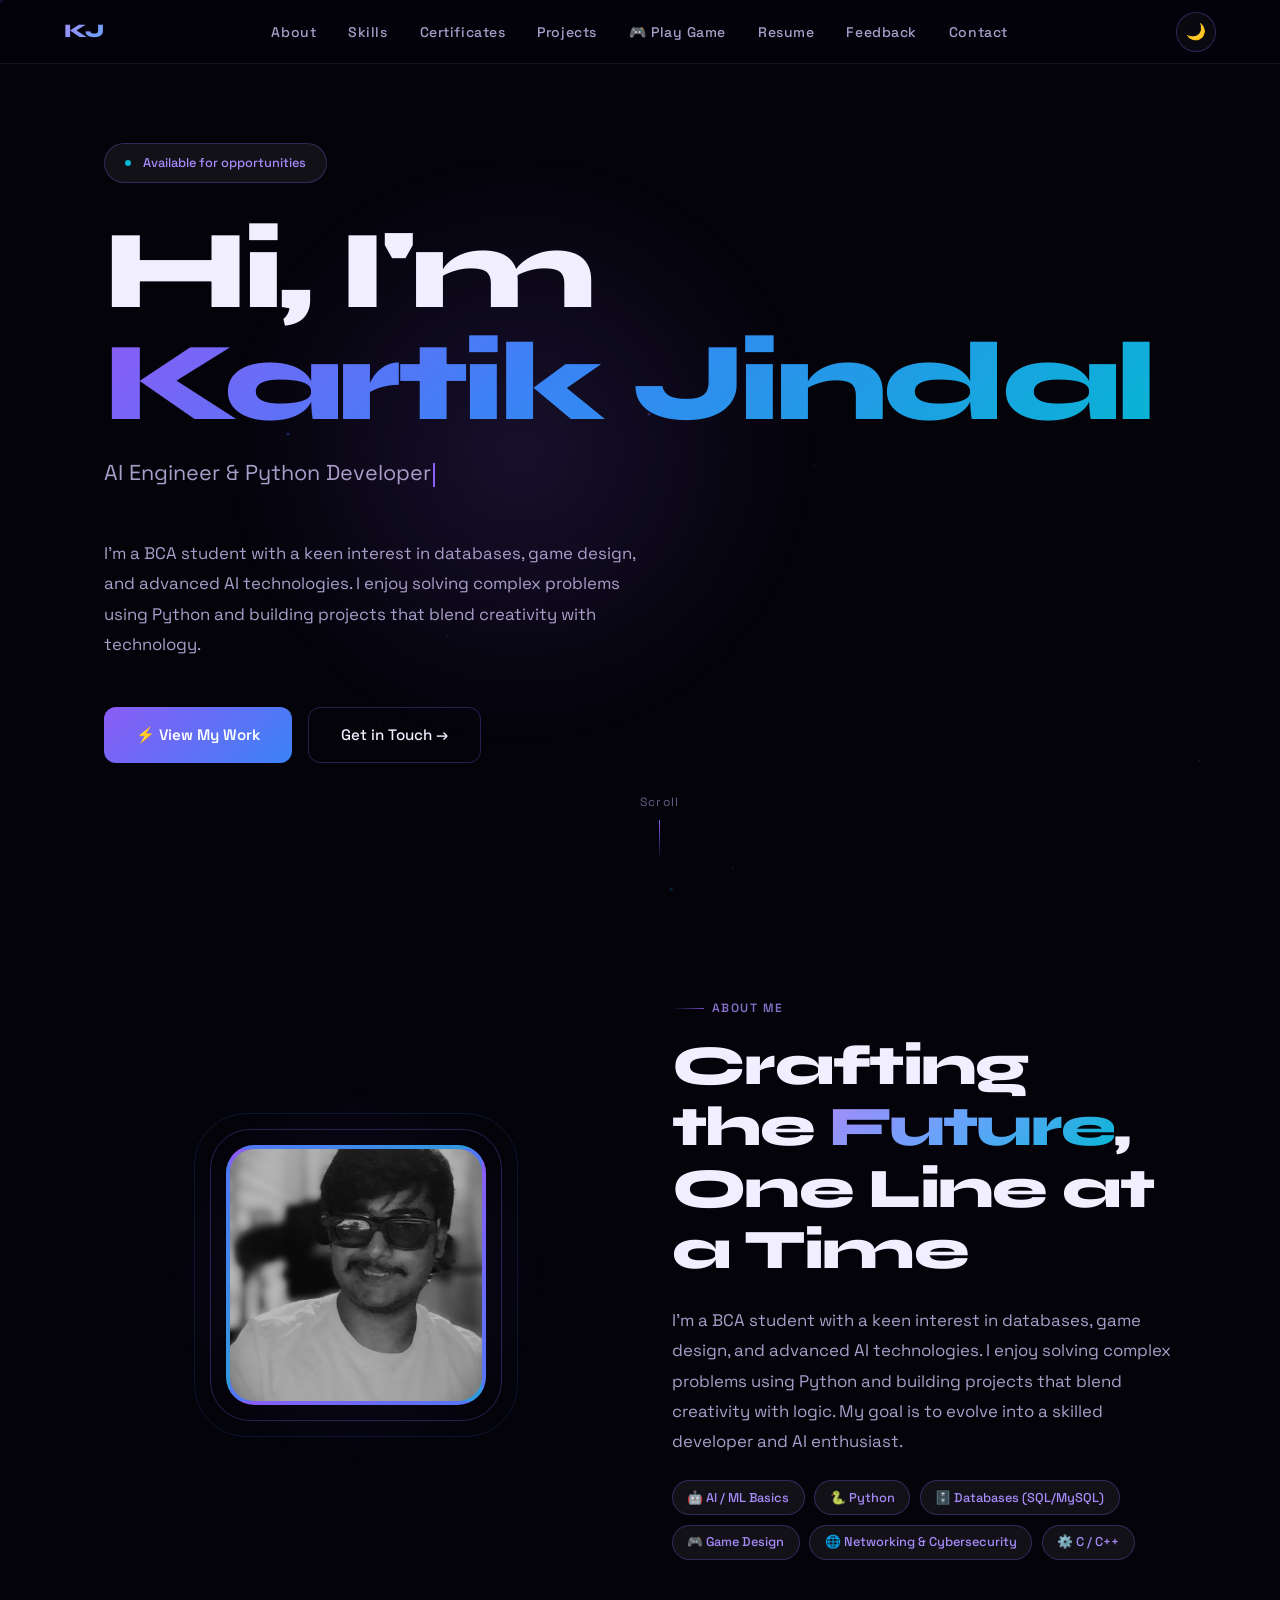
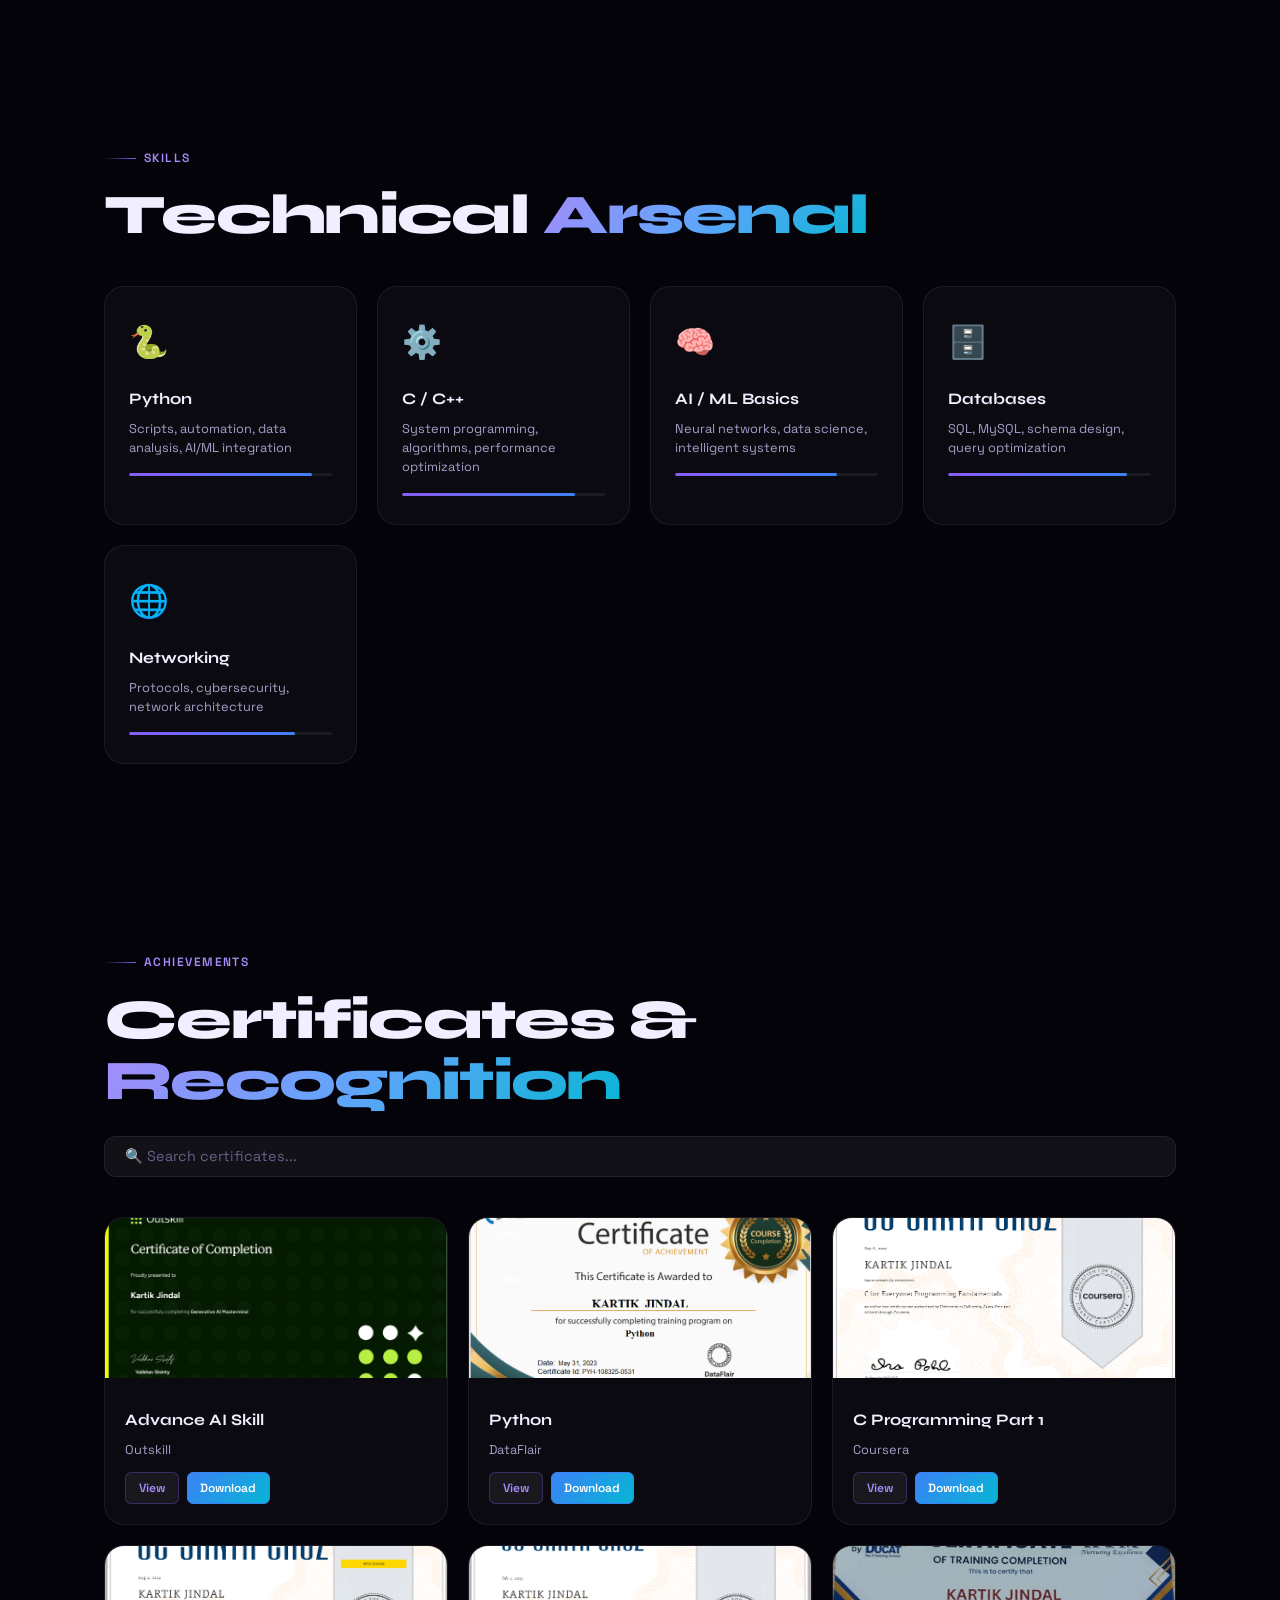
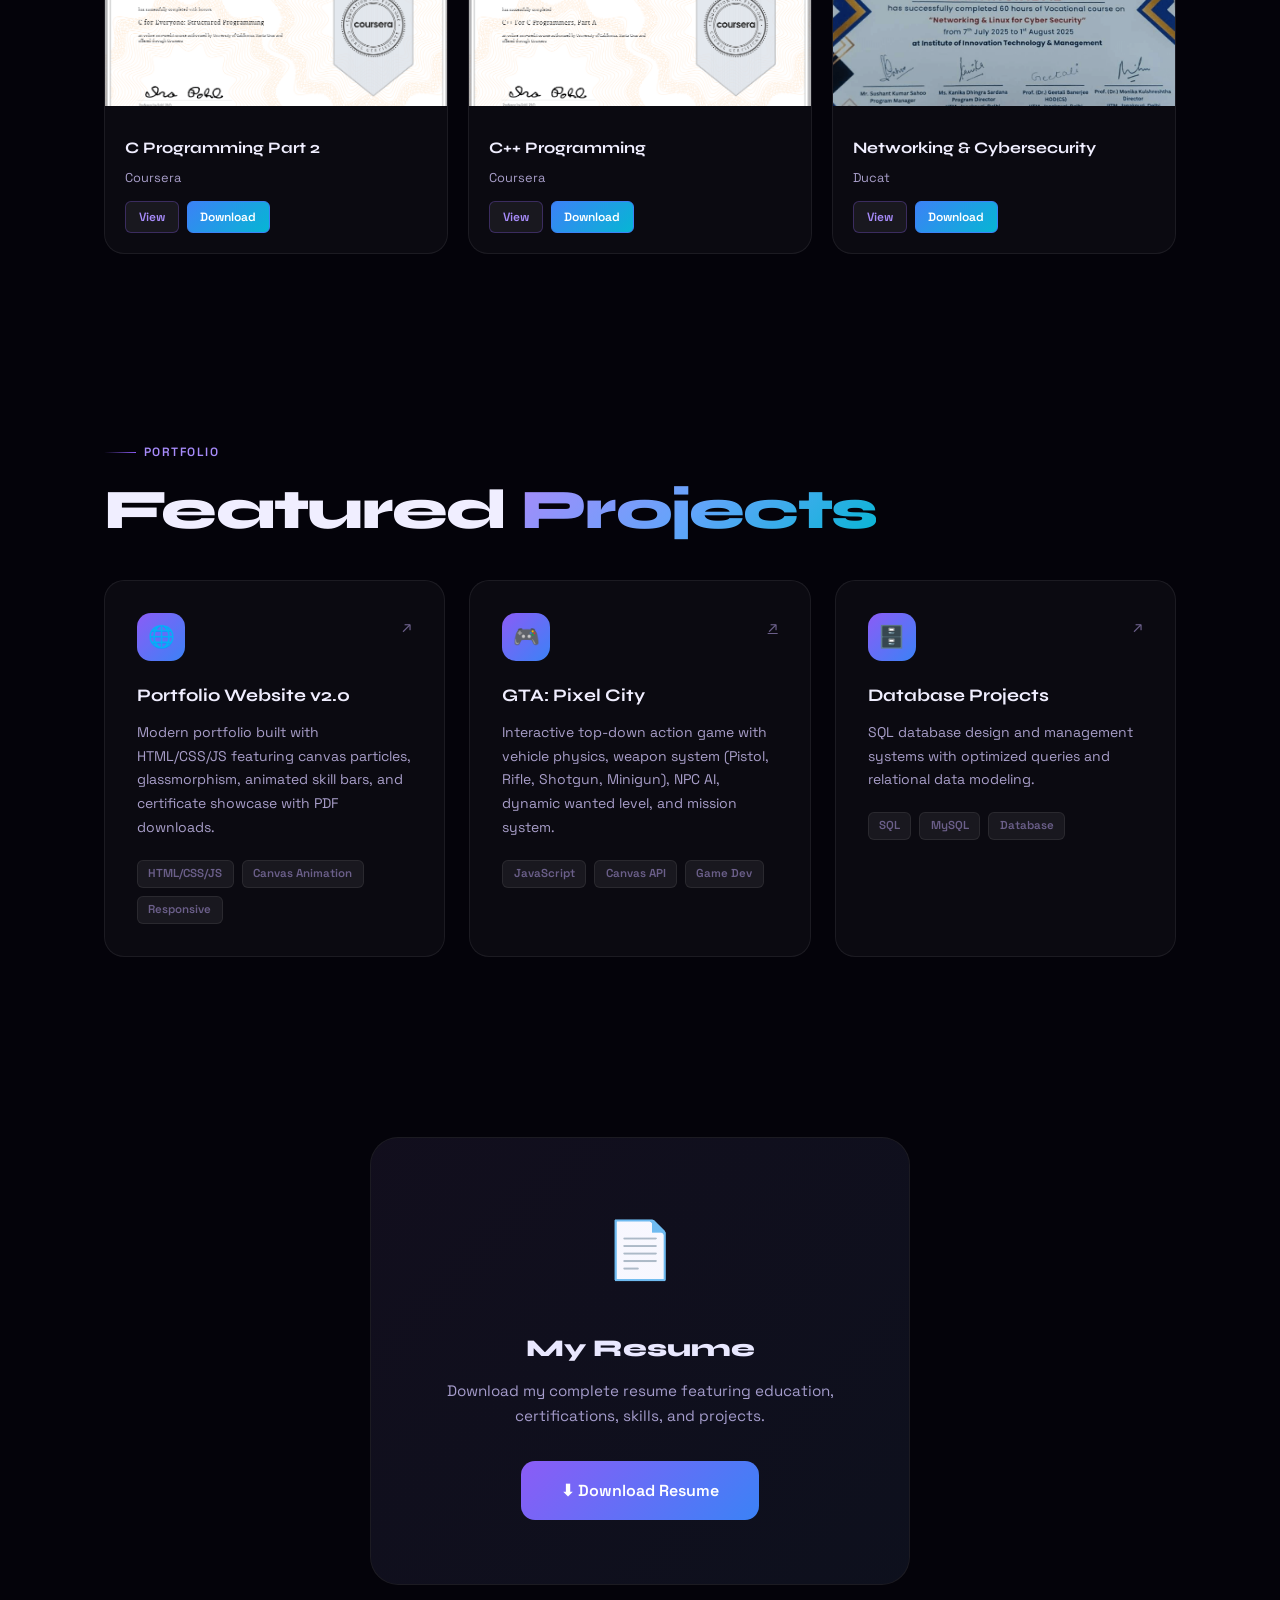
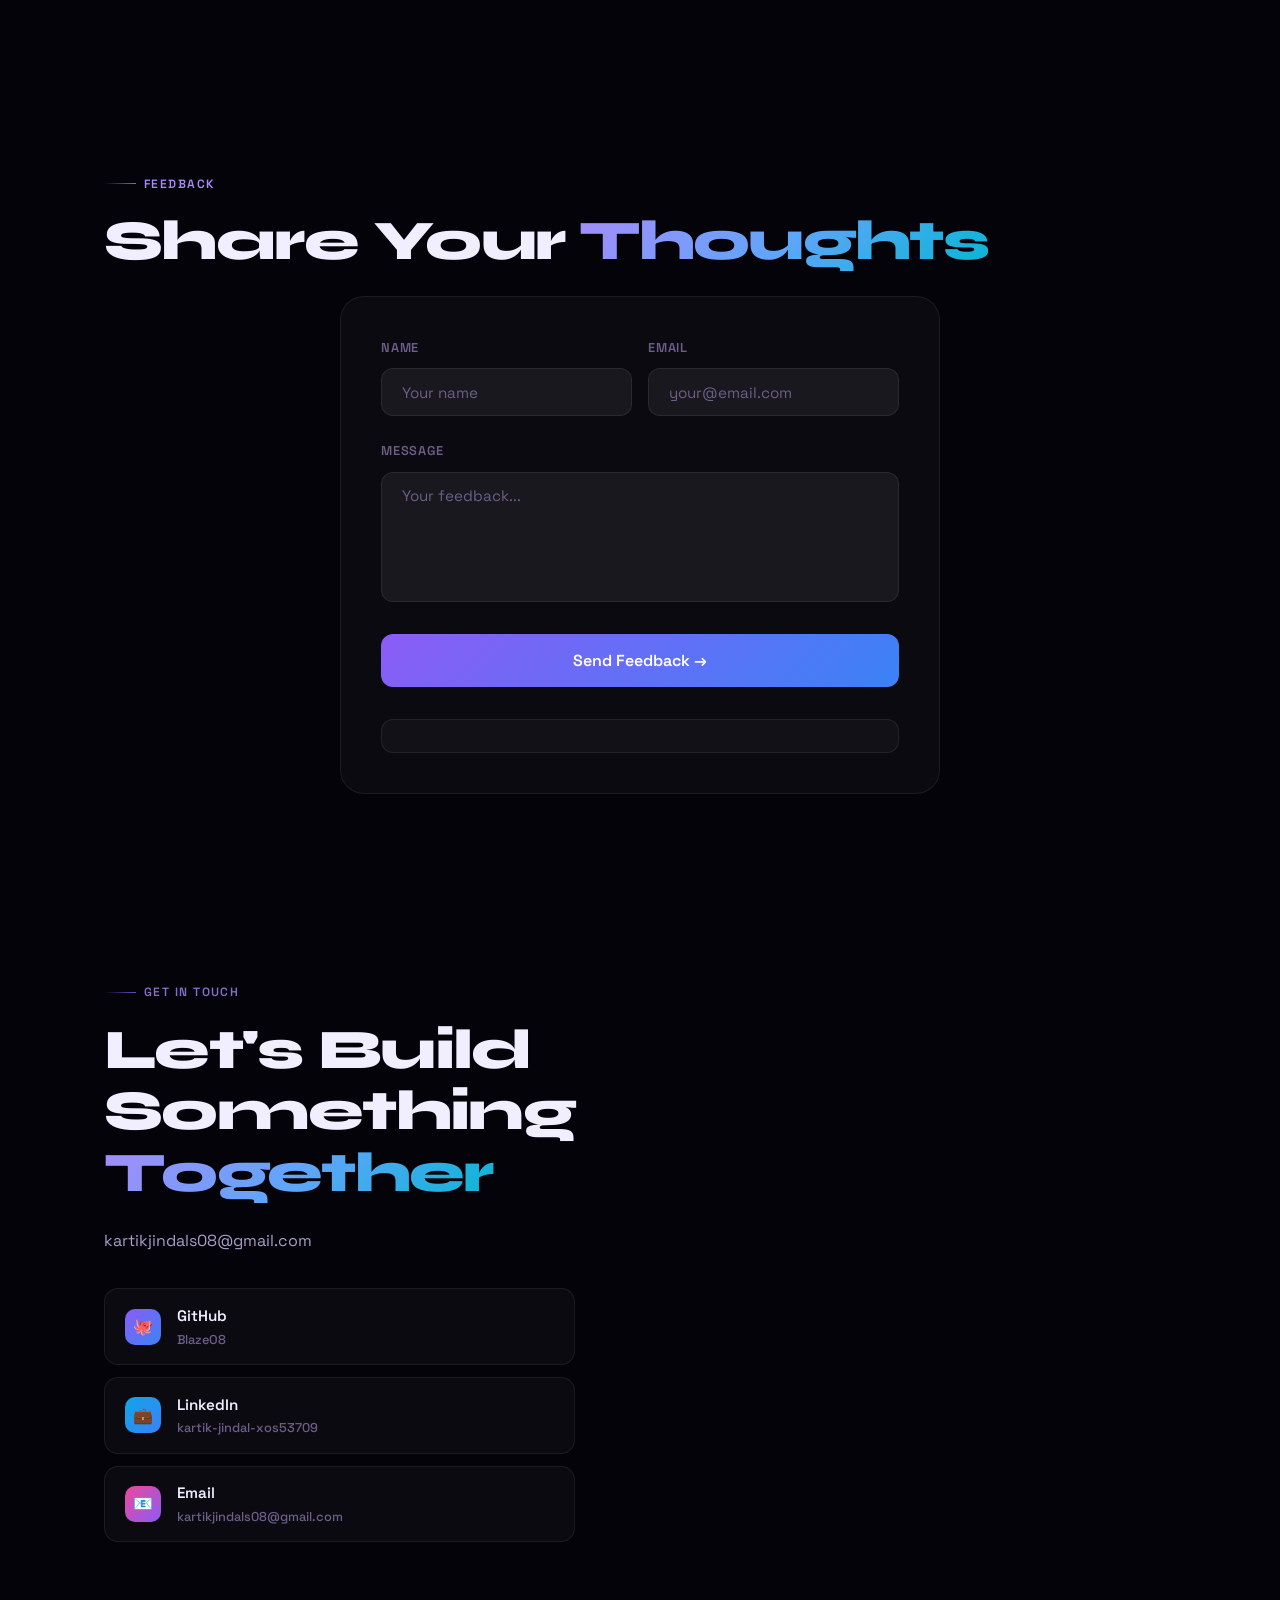
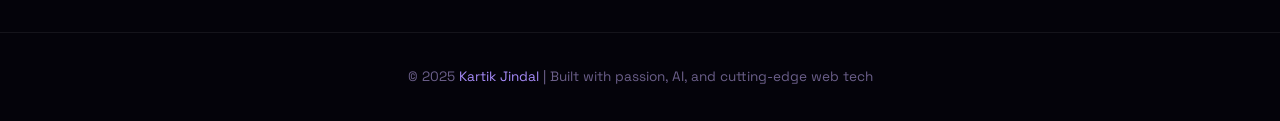
==== index.html @ 63c25f5a "Update index.html" ====
<!DOCTYPE html>
<html lang="en" data-theme="dark">
<head>
<meta charset="UTF-8">
<meta name="viewport" content="width=device-width, initial-scale=1.0">
<title>Kartik Jindal — Developer & AI Enthusiast</title>
<link href="https://fonts.googleapis.com/css2?family=Syne:wght@400;500;600;700;800&family=Space+Grotesk:wght@300;400;500;600&display=swap" rel="stylesheet">
<link rel="stylesheet" href="style.css">
<link rel="icon" href="data:image/svg+xml,<svg xmlns='http://www.w3.org/2000/svg' viewBox='0 0 100 100'><rect fill='%237c3aed' width='100' height='100'/><text x='50' y='60' font-size='60' fill='white' font-weight='bold' text-anchor='middle' dominant-baseline='middle'>K</text></svg>">
</head>
<body>

<canvas id="bg-canvas"></canvas>

<nav>
  <a href="#hero" class="nav-logo">KJ</a>
  <ul class="nav-links" id="nav-links">
    <li><a href="#about">About</a></li>
    <li><a href="#skills">Skills</a></li>
    <li><a href="#certificates">Certificates</a></li>
    <li><a href="#projects">Projects</a></li>
    <li><a href="https://blazeo8.github.io/pixel-city-game/" target="_blank">🎮 Play Game</a></li>
    <li><a href="#resume">Resume</a></li>
    <li><a href="#feedback">Feedback</a></li>
    <li><a href="#contact">Contact</a></li>
  </ul>
  <div class="nav-actions">
    <button id="theme-toggle" title="Toggle theme">🌙</button>
    <div class="hamburger" id="hamburger" aria-label="Menu">
      <span></span><span></span><span></span>
    </div>
  </div>
</nav>

<main>

<!-- HERO -->
<section id="hero">
  <div class="hero-glow"></div>
  <div class="hero-content">
    <div class="hero-eyebrow">
      <span></span>
      Available for opportunities
    </div>
    <h1 class="hero-name">
      <span class="line1">Hi, I'm</span>
      <span class="line2" id="typed-name">Kartik Jindal</span>
    </h1>
    <div class="typing-container">
      <span id="typed-text"></span><span class="cursor"></span>
    </div>
    <p class="hero-desc">I'm a BCA student with a keen interest in databases, game design, and advanced AI technologies. I enjoy solving complex problems using Python and building projects that blend creativity with technology.</p>
    <div class="hero-cta">
      <a href="#projects" class="btn-primary">
        <span>⚡ View My Work</span>
      </a>
      <a href="#contact" class="btn-outline">Get in Touch →</a>
    </div>
  </div>
  <div class="hero-scroll">
    <span>Scroll</span>
    <div class="scroll-line"></div>
  </div>
</section>

<!-- ABOUT -->
<section id="about">
  <div class="about-grid">
    <div class="about-image-wrap reveal">
      <div style="position:relative;display:inline-block">
        <div class="avatar-blob"></div>
        <div class="avatar-ring"></div>
        <div class="avatar-ring2"></div>
        <img src="me.jpeg" alt="Kartik Jindal" class="about-avatar">
      </div>
    </div>
    <div class="about-text reveal reveal-delay-1">
      <div class="section-label">About Me</div>
      <h2 class="section-title">Crafting the <span class="gradient-text">Future</span>, One Line at a Time</h2>
      <p id="aboutText">I'm a BCA student with a keen interest in databases, game design, and advanced AI technologies. I enjoy solving complex problems using Python and building projects that blend creativity with technology. My passion lies in creating elegant solutions to challenging problems.</p>
      <div class="about-tags">
        <span class="tag">🤖 AI / ML Basics</span>
        <span class="tag">🐍 Python</span>
        <span class="tag">🗄️ Databases (SQL/MySQL)</span>
        <span class="tag">🎮 Game Design</span>
        <span class="tag">🌐 Networking & Cybersecurity</span>
        <span class="tag">⚙️ C / C++</span>
      </div>
    </div>
  </div>
</section>

<!-- SKILLS -->
<section id="skills">
  <div class="section-label reveal">Skills</div>
  <h2 class="section-title reveal reveal-delay-1">Technical <span class="gradient-text">Arsenal</span></h2>
  <div class="skills-grid" id="skills-grid">
    <div class="skill-card reveal" data-level="90">
      <span class="skill-icon">🐍</span>
      <div class="skill-name">Python</div>
      <div class="skill-desc">Scripts, automation, data analysis, AI/ML integration</div>
      <div class="skill-bar-wrap"><div class="skill-bar"></div></div>
    </div>
    <div class="skill-card reveal reveal-delay-1" data-level="85">
      <span class="skill-icon">⚙️</span>
      <div class="skill-name">C / C++</div>
      <div class="skill-desc">System programming, algorithms, performance optimization</div>
      <div class="skill-bar-wrap"><div class="skill-bar"></div></div>
    </div>
    <div class="skill-card reveal reveal-delay-2" data-level="80">
      <span class="skill-icon">🧠</span>
      <div class="skill-name">AI / ML Basics</div>
      <div class="skill-desc">Neural networks, data science, intelligent systems</div>
      <div class="skill-bar-wrap"><div class="skill-bar"></div></div>
    </div>
    <div class="skill-card reveal reveal-delay-3" data-level="88">
      <span class="skill-icon">🗄️</span>
      <div class="skill-name">Databases</div>
      <div class="skill-desc">SQL, MySQL, schema design, query optimization</div>
      <div class="skill-bar-wrap"><div class="skill-bar"></div></div>
    </div>
    <div class="skill-card reveal reveal-delay-4" data-level="82">
      <span class="skill-icon">🌐</span>
      <div class="skill-name">Networking</div>
      <div class="skill-desc">Protocols, cybersecurity, network architecture</div>
      <div class="skill-bar-wrap"><div class="skill-bar"></div></div>
    </div>
  </div>
</section>

<!-- CERTIFICATES -->
<section id="certificates">
  <div class="section-label reveal">Achievements</div>
  <h2 class="section-title reveal reveal-delay-1">Certificates & <span class="gradient-text">Recognition</span></h2>
  <div class="certs-header reveal reveal-delay-2">
    <input type="search" class="cert-search" placeholder="🔍 Search certificates..." id="cert-search" aria-label="Search certificates">
  </div>
  <div class="certs-grid" id="certs-grid">
    <div class="cert-card reveal" data-title="Advance AI Skill">
      <img src="certificates/thumbnails/ai.png" alt="Advance AI" class="cert-thumb-img">
      <div class="cert-body">
        <div class="cert-title">Advance AI Skill</div>
        <div class="cert-issuer">Outskill</div>
        <div class="cert-links">
          <a href="certificates/ai.pdf" target="_blank" class="cert-btn">View</a>
          <a href="certificates/ai.pdf" download class="cert-btn download">Download</a>
        </div>
      </div>
    </div>
    <div class="cert-card reveal reveal-delay-1" data-title="Python">
      <img src="certificates/thumbnails/python.png" alt="Python" class="cert-thumb-img">
      <div class="cert-body">
        <div class="cert-title">Python</div>
        <div class="cert-issuer">DataFlair</div>
        <div class="cert-links">
          <a href="certificates/python.pdf" target="_blank" class="cert-btn">View</a>
          <a href="certificates/python.pdf" download class="cert-btn download">Download</a>
        </div>
      </div>
    </div>
    <div class="cert-card reveal reveal-delay-2" data-title="C Part 1">
      <img src="certificates/thumbnails/c1.png" alt="C Part 1" class="cert-thumb-img">
      <div class="cert-body">
        <div class="cert-title">C Programming Part 1</div>
        <div class="cert-issuer">Coursera</div>
        <div class="cert-links">
          <a href="certificates/c1.pdf" target="_blank" class="cert-btn">View</a>
          <a href="certificates/c1.pdf" download class="cert-btn download">Download</a>
        </div>
      </div>
    </div>
    <div class="cert-card reveal reveal-delay-3" data-title="C Part 2">
      <img src="certificates/thumbnails/c2.png" alt="C Part 2" class="cert-thumb-img">
      <div class="cert-body">
        <div class="cert-title">C Programming Part 2</div>
        <div class="cert-issuer">Coursera</div>
        <div class="cert-links">
          <a href="certificates/c2.pdf" target="_blank" class="cert-btn">View</a>
          <a href="certificates/c2.pdf" download class="cert-btn download">Download</a>
        </div>
      </div>
    </div>
    <div class="cert-card reveal reveal-delay-4" data-title="C++">
      <img src="certificates/thumbnails/cpp.png" alt="C++" class="cert-thumb-img">
      <div class="cert-body">
        <div class="cert-title">C++ Programming</div>
        <div class="cert-issuer">Coursera</div>
        <div class="cert-links">
          <a href="certificates/cpp.pdf" target="_blank" class="cert-btn">View</a>
          <a href="certificates/cpp.pdf" download class="cert-btn download">Download</a>
        </div>
      </div>
    </div>
    <div class="cert-card reveal reveal-delay-1" data-title="Networking & Cybersecurity">
      <img src="certificates/thumbnails/networking.png" alt="Networking" class="cert-thumb-img">
      <div class="cert-body">
        <div class="cert-title">Networking & Cybersecurity</div>
        <div class="cert-issuer">Ducat</div>
        <div class="cert-links">
          <a href="certificates/networking.pdf" target="_blank" class="cert-btn">View</a>
          <a href="certificates/networking.pdf" download class="cert-btn download">Download</a>
        </div>
      </div>
    </div>
  </div>
</section>

<!-- PROJECTS -->
<section id="projects">
  <div class="section-label reveal">Portfolio</div>
  <h2 class="section-title reveal reveal-delay-1">Featured <span class="gradient-text">Projects</span></h2>
  <div class="projects-grid">
    <div class="project-card reveal" style="--pc-grad:linear-gradient(135deg,#7c3aed,#3b82f6)">
      <div class="project-header">
        <div class="project-icon">🌐</div>
        <span class="project-link-icon">↗</span>
      </div>
      <div class="project-title">Portfolio Website v2.0</div>
      <div class="project-desc">Modern portfolio built with HTML/CSS/JS featuring canvas particles, glassmorphism, animated skill bars, and certificate showcase with PDF downloads.</div>
      <div class="project-tags">
        <span class="project-tag">HTML/CSS/JS</span>
        <span class="project-tag">Canvas Animation</span>
        <span class="project-tag">Responsive</span>
      </div>
    </div>
    <div class="project-card reveal reveal-delay-1" style="--pc-grad:linear-gradient(135deg,#0ea5e9,#06b6d4)">
      <div class="project-header">
        <div class="project-icon">🎮</div>
        <a href="https://github.com/BlazeO8/pixel-city-game" target="_blank" class="project-link-icon">↗</a>
      </div>
      <div class="project-title">GTA: Pixel City</div>
      <div class="project-desc">Interactive top-down action game with vehicle physics, weapon system (Pistol, Rifle, Shotgun, Minigun), NPC AI, dynamic wanted level, and mission system.</div>
      <div class="project-tags">
        <span class="project-tag">JavaScript</span>
        <span class="project-tag">Canvas API</span>
        <span class="project-tag">Game Dev</span>
      </div>
    </div>
    <div class="project-card reveal reveal-delay-2" style="--pc-grad:linear-gradient(135deg,#10b981,#059669)">
      <div class="project-header">
        <div class="project-icon">🗄️</div>
        <span class="project-link-icon">↗</span>
      </div>
      <div class="project-title">Database Projects</div>
      <div class="project-desc">SQL database design and management systems with optimized queries and relational data modeling.</div>
      <div class="project-tags">
        <span class="project-tag">SQL</span>
        <span class="project-tag">MySQL</span>
        <span class="project-tag">Database</span>
      </div>
    </div>
  </div>
</section>

<!-- RESUME -->
<section id="resume">
  <div class="reveal" style="display:flex;justify-content:center">
    <div class="resume-box">
      <div class="resume-icon">📄</div>
      <div>
        <h3>My Resume</h3>
        <p style="color:var(--text2);margin-top:.5rem">Download my complete resume featuring education, certifications, skills, and projects.</p>
      </div>
      <a href="resume.pdf" class="btn-download" download>⬇ Download Resume</a>
    </div>
  </div>
</section>

<!-- FEEDBACK -->
<section id="feedback">
  <div class="section-label reveal">Feedback</div>
  <h2 class="section-title reveal reveal-delay-1">Share Your <span class="gradient-text">Thoughts</span></h2>
  <div class="contact-form reveal reveal-delay-2" style="max-width:600px;margin:0 auto;">
    <form id="feedbackForm">
      <div class="form-row">
        <div class="form-group">
          <label>Name</label>
          <input type="text" id="name" class="form-control" placeholder="Your name" required>
        </div>
        <div class="form-group">
          <label>Email</label>
          <input type="email" id="email" class="form-control" placeholder="your@email.com" required>
        </div>
      </div>
      <div class="form-group">
        <label>Message</label>
        <textarea id="message" class="form-control" placeholder="Your feedback..." rows="4" required></textarea>
      </div>
      <button type="submit" class="submit-btn">Send Feedback →</button>
    </form>
    <p id="feedbackMsg" style="margin-top:1rem;text-align:center;"></p>
    <div id="feedbackList" style="margin-top:2rem;"></div>
  </div>
</section>

<!-- CONTACT -->
<section id="contact">
  <div class="contact-grid">
    <div class="reveal">
      <div class="section-label">Get In Touch</div>
      <h2 class="section-title">Let's Build Something <span class="gradient-text">Together</span></h2>
      <p style="color:var(--text2);line-height:1.8;margin-bottom:2rem">kartikjindals08@gmail.com</p>
      <div class="social-links">
        <a href="https://github.com/BlazeO8" target="_blank" class="social-link">
          <span class="social-icon">🐙</span>
          <div>
            <div style="font-size:.95rem;font-weight:600;color:var(--text)">GitHub</div>
            <div style="font-size:.8rem;color:var(--text3)">BlazeO8</div>
          </div>
        </a>
        <a href="https://www.linkedin.com/in/kartik-jindal-xos53709/" target="_blank" class="social-link">
          <span class="social-icon" style="background:linear-gradient(135deg,#0ea5e9,#3b82f6)">💼</span>
          <div>
            <div style="font-size:.95rem;font-weight:600;color:var(--text)">LinkedIn</div>
            <div style="font-size:.8rem;color:var(--text3)">kartik-jindal-xos53709</div>
          </div>
        </a>
        <a href="mailto:kartikjindals08@gmail.com" class="social-link">
          <span class="social-icon" style="background:linear-gradient(135deg,#ec4899,#8b5cf6)">📧</span>
          <div>
            <div style="font-size:.95rem;font-weight:600;color:var(--text)">Email</div>
            <div style="font-size:.8rem;color:var(--text3)">kartikjindals08@gmail.com</div>
          </div>
        </a>
      </div>
    </div>
  </div>
</section>

</main>

<footer>
  <p>© 2025 <span>Kartik Jindal</span> | Built with passion, AI, and cutting-edge web tech</p>
</footer>

<script src="script.js"></script>
</body>
</html>
---- style.css ----
/* Certificate Image Thumbs */
.cert-thumb-img {
  width: 100%; height: 160px; object-fit: cover; 
}

.cert-links {
  display: flex; gap: 0.5rem; margin-top: 0.75rem; flex-wrap: wrap;
}

.cert-btn {
  padding: 0.3rem 0.8rem; border-radius: 6px; 
  font-size: 0.75rem; font-weight: 600; 
  background: var(--surface2); border: 1px solid var(--border2);
  color: var(--purple2); text-decoration: none; transition: all 0.3s;
}

.cert-btn:hover {
  background: var(--purple); color: white; 
  box-shadow: 0 0 12px var(--glow-p);
}

.cert-btn.download {
  background: linear-gradient(135deg, var(--blue), var(--cyan));
  color: white; border-color: var(--blue);
}

.about-avatar {
  width: 260px; height: 260px; border-radius: 28px; 
  object-fit: cover; border: 4px solid rgba(139,92,246,0.3);
  position: relative; z-index: 2;
}

/* Feedback List Styling */
#feedbackList {
  max-height: 300px; overflow-y: auto; 
  padding: 1rem; background: var(--surface); 
  border-radius: 12px; border: 1px solid var(--border);
}

#feedbackList li {
  padding: 0.75rem; margin-bottom: 0.75rem; 
  background: var(--surface2); border-radius: 8px; 
  text-align: left; list-style: none;
}

#feedbackList li:last-child { margin-bottom: 0; }

*,*::before,*::after{box-sizing:border-box;margin:0;padding:0}
:root{
--bg:#04030a;
--bg2:#080614;
--surface:rgba(255,255,255,0.03);
--surface2:rgba(255,255,255,0.06);
--border:rgba(255,255,255,0.07);
--border2:rgba(139,92,246,0.3);
--text:#f0eeff;
--text2:#a89ec9;
--text3:#6b5f8a;
--purple:#8b5cf6;
--purple2:#a78bfa;
--blue:#3b82f6;
--blue2:#60a5fa;
--cyan:#06b6d4;
--pink:#ec4899;
--glow-p:rgba(139,92,246,0.4);
--glow-b:rgba(59,130,246,0.3);
--glow-c:rgba(6,182,212,0.3);
--nav-h:64px;
--font-head:'Syne',sans-serif;
--font-body:'Space Grotesk',sans-serif;
}
[data-theme="light"]{
--bg:#f8f6ff;
--bg2:#ffffff;
--surface:rgba(139,92,246,0.04);
--surface2:rgba(139,92,246,0.08);
--border:rgba(139,92,246,0.12);
--border2:rgba(139,92,246,0.35);
--text:#1a0a3a;
--text2:#5b3f8a;
--text3:#9b80cc;
--glow-p:rgba(139,92,246,0.2);
--glow-b:rgba(59,130,246,0.15);
--glow-c:rgba(6,182,212,0.15);
}
html{scroll-behavior:smooth;scroll-padding-top:var(--nav-h)}
body{background:var(--bg);color:var(--text);font-family:var(--font-body);font-size:16px;line-height:1.7;overflow-x:hidden;transition:background .4s,color .4s}
::selection{background:rgba(139,92,246,0.35);color:#fff}

/* SCROLLBAR */
::-webkit-scrollbar{width:4px}
::-webkit-scrollbar-track{background:var(--bg)}
::-webkit-scrollbar-thumb{background:var(--purple);border-radius:2px}

/* CANVAS BG */
#bg-canvas{position:fixed;inset:0;z-index:0;pointer-events:none;opacity:.6}

/* NAV */
nav{position:fixed;top:0;left:0;right:0;z-index:100;height:var(--nav-h);display:flex;align-items:center;justify-content:space-between;padding:0 clamp(1.5rem,5vw,4rem);background:rgba(4,3,10,0.6);backdrop-filter:blur(20px);border-bottom:1px solid var(--border);transition:background .4s}
[data-theme="light"] nav{background:rgba(248,246,255,0.7)}
.nav-logo{font-family:var(--font-head);font-weight:800;font-size:1.2rem;background:linear-gradient(135deg,var(--purple2),var(--blue2));-webkit-background-clip:text;-webkit-text-fill-color:transparent;letter-spacing:-.02em}
.nav-links{display:flex;gap:2rem;list-style:none}
.nav-links a{color:var(--text2);text-decoration:none;font-size:.875rem;font-weight:500;letter-spacing:.04em;transition:color .2s;position:relative}
.nav-links a::after{content:'';position:absolute;bottom:-4px;left:0;width:0;height:1px;background:var(--purple);transition:width .3s}
.nav-links a:hover{color:var(--text)}.nav-links a:hover::after{width:100%}
.nav-actions{display:flex;gap:.75rem;align-items:center}
#theme-toggle{width:40px;height:40px;border-radius:50%;border:1px solid var(--border2);background:var(--surface);cursor:pointer;display:flex;align-items:center;justify-content:center;font-size:1rem;transition:all .3s;color:var(--text2)}
#theme-toggle:hover{background:var(--surface2);box-shadow:0 0 16px var(--glow-p);color:var(--text)}
.hamburger{display:none;flex-direction:column;gap:5px;cursor:pointer;padding:8px;border:none;background:none}
.hamburger span{display:block;width:22px;height:2px;background:var(--text2);border-radius:1px;transition:all .3s}

/* MAIN */
main{position:relative;z-index:1}
section{padding:clamp(4rem,10vh,7rem) clamp(1.5rem,5vw,4rem);max-width:1200px;margin:0 auto}

/* SECTION LABEL */
.section-label{display:inline-flex;align-items:center;gap:.5rem;font-size:.75rem;font-weight:600;letter-spacing:.12em;text-transform:uppercase;color:var(--purple2);margin-bottom:1rem;opacity:.8}
.section-label::before{content:'';display:block;width:2rem;height:1px;background:linear-gradient(90deg,transparent,var(--purple))}
.section-title{font-family:var(--font-head);font-size:clamp(2rem,5vw,3.5rem);font-weight:800;line-height:1.1;letter-spacing:-.03em;margin-bottom:1.5rem}
.gradient-text{background:linear-gradient(135deg,var(--purple2) 0%,var(--blue2) 50%,var(--cyan) 100%);-webkit-background-clip:text;-webkit-text-fill-color:transparent}

/* REVEAL ANIMATION */
.reveal{opacity:0;transform:translateY(32px);transition:opacity .7s cubic-bezier(.16,1,.3,1),transform .7s cubic-bezier(.16,1,.3,1)}
.reveal.visible{opacity:1;transform:translateY(0)}
.reveal-delay-1{transition-delay:.1s}
.reveal-delay-2{transition-delay:.2s}
.reveal-delay-3{transition-delay:.3s}
.reveal-delay-4{transition-delay:.4s}

/* ===== HERO ===== */
#hero{min-height:100vh;display:flex;flex-direction:column;justify-content:center;padding-top:calc(var(--nav-h) + 2rem);position:relative;overflow:hidden}
.hero-content{position:relative;z-index:2}
.hero-eyebrow{display:inline-flex;align-items:center;gap:.75rem;padding:.5rem 1.25rem;background:var(--surface2);border:1px solid var(--border2);border-radius:100px;font-size:.8rem;font-weight:500;color:var(--purple2);margin-bottom:2rem;animation:fadeDown .8s ease both}
.hero-eyebrow span{width:6px;height:6px;background:var(--cyan);border-radius:50%;animation:pulse-dot 2s infinite}
@keyframes fadeDown{from{opacity:0;transform:translateY(-16px)}to{opacity:1;transform:translateY(0)}}
@keyframes pulse-dot{0%,100%{box-shadow:0 0 0 0 rgba(6,182,212,.6)}50%{box-shadow:0 0 0 6px rgba(6,182,212,0)}}
.hero-name{font-family:var(--font-head);font-size:clamp(3rem,9vw,7rem);font-weight:800;line-height:1;letter-spacing:-.04em;margin-bottom:1rem;animation:fadeUp .8s .15s ease both}
@keyframes fadeUp{from{opacity:0;transform:translateY(24px)}to{opacity:1;transform:translateY(0)}}
.hero-name .line1{display:block;color:var(--text)}
.hero-name .line2{display:block;background:linear-gradient(135deg,var(--purple) 0%,var(--blue) 40%,var(--cyan) 100%);-webkit-background-clip:text;-webkit-text-fill-color:transparent}
.typing-container{font-size:clamp(1rem,2.5vw,1.35rem);color:var(--text2);min-height:2em;margin-bottom:2.5rem;animation:fadeUp .8s .3s ease both}
.cursor{display:inline-block;width:2px;height:1.1em;background:var(--purple);margin-left:2px;vertical-align:middle;animation:blink 1s infinite}
@keyframes blink{0%,100%{opacity:1}50%{opacity:0}}
.hero-desc{max-width:540px;color:var(--text2);font-size:1.05rem;line-height:1.8;margin-bottom:3rem;animation:fadeUp .8s .45s ease both}
.hero-cta{display:flex;flex-wrap:wrap;gap:1rem;animation:fadeUp .8s .6s ease both}
.btn-primary{display:inline-flex;align-items:center;gap:.6rem;padding:.875rem 2rem;background:linear-gradient(135deg,var(--purple),var(--blue));border:none;border-radius:12px;color:#fff;font-family:var(--font-body);font-size:.95rem;font-weight:600;cursor:pointer;text-decoration:none;transition:all .3s;position:relative;overflow:hidden}
.btn-primary::before{content:'';position:absolute;inset:0;background:linear-gradient(135deg,var(--blue),var(--cyan));opacity:0;transition:opacity .3s}
.btn-primary:hover{transform:translateY(-2px);box-shadow:0 16px 40px rgba(139,92,246,.4)}
.btn-primary:hover::before{opacity:1}
.btn-primary span{position:relative;z-index:1}
.btn-outline{display:inline-flex;align-items:center;gap:.6rem;padding:.875rem 2rem;background:transparent;border:1px solid var(--border2);border-radius:12px;color:var(--text);font-family:var(--font-body);font-size:.95rem;font-weight:500;cursor:pointer;text-decoration:none;transition:all .3s}
.btn-outline:hover{background:var(--surface2);border-color:var(--purple);box-shadow:0 0 24px var(--glow-p);transform:translateY(-2px)}
.hero-scroll{position:absolute;bottom:2.5rem;left:50%;transform:translateX(-50%);display:flex;flex-direction:column;align-items:center;gap:.5rem;color:var(--text3);font-size:.75rem;letter-spacing:.1em;animation:fadeUp 1s 1.2s ease both}
.scroll-line{width:1px;height:40px;background:linear-gradient(to bottom,var(--purple),transparent);animation:scrollPulse 2s infinite}
@keyframes scrollPulse{0%{transform:scaleY(1);opacity:1}100%{transform:scaleY(0);opacity:0;transform-origin:top}}
.hero-glow{position:absolute;top:50%;left:40%;transform:translate(-50%,-50%);width:600px;height:600px;background:radial-gradient(ellipse,rgba(139,92,246,.15) 0%,transparent 70%);pointer-events:none;z-index:1;animation:glowPulse 4s ease-in-out infinite}
@keyframes glowPulse{0%,100%{transform:translate(-50%,-50%) scale(1)}50%{transform:translate(-50%,-50%) scale(1.1)}}

/* ===== ABOUT ===== */
#about .about-grid{display:grid;grid-template-columns:1fr 1fr;gap:4rem;align-items:center}
.about-image-wrap{position:relative;display:flex;justify-content:center}
.about-avatar{width:260px;height:260px;border-radius:28px;background:linear-gradient(135deg,var(--purple),var(--blue),var(--cyan));display:flex;align-items:center;justify-content:center;font-family:var(--font-head);font-size:6rem;font-weight:800;color:rgba(255,255,255,.9);position:relative;animation:float 4s ease-in-out infinite}
@keyframes float{0%,100%{transform:translateY(0) rotate(-1deg)}50%{transform:translateY(-14px) rotate(1deg)}}
.avatar-ring{position:absolute;inset:-16px;border-radius:40px;border:1px solid rgba(139,92,246,.3);animation:rotate-ring 8s linear infinite}
.avatar-ring2{position:absolute;inset:-32px;border-radius:52px;border:1px solid rgba(59,130,246,.15);animation:rotate-ring 14s linear infinite reverse}
@keyframes rotate-ring{to{transform:rotate(360deg)}}
.avatar-blob{position:absolute;inset:-60px;background:radial-gradient(ellipse,rgba(139,92,246,.15),transparent 70%);z-index:-1}
.about-text p{color:var(--text2);font-size:1.05rem;margin-bottom:1.25rem;line-height:1.8}
.about-tags{display:flex;flex-wrap:wrap;gap:.6rem;margin-top:1.5rem}
.tag{padding:.35rem .9rem;border-radius:100px;background:var(--surface2);border:1px solid var(--border2);font-size:.8rem;font-weight:500;color:var(--purple2);transition:all .2s}
.tag:hover{background:rgba(139,92,246,.15);box-shadow:0 0 12px var(--glow-p)}

/* ===== SKILLS ===== */
#skills{background:transparent}
.skills-grid{display:grid;grid-template-columns:repeat(auto-fill,minmax(200px,1fr));gap:1.25rem;margin-top:2.5rem}
.skill-card{padding:1.75rem 1.5rem;background:var(--surface);border:1px solid var(--border);border-radius:20px;cursor:default;transition:all .4s cubic-bezier(.16,1,.3,1);position:relative;overflow:hidden}
.skill-card::before{content:'';position:absolute;inset:0;background:linear-gradient(135deg,var(--purple),var(--blue));opacity:0;transition:opacity .4s}
.skill-card:hover{transform:translateY(-6px) scale(1.02);border-color:var(--border2);box-shadow:0 20px 50px var(--glow-p)}
.skill-card:hover::before{opacity:.07}
.skill-icon{font-size:2rem;margin-bottom:1rem;display:block;transition:transform .4s}
.skill-card:hover .skill-icon{transform:scale(1.2) rotate(-5deg)}
.skill-name{font-family:var(--font-head);font-size:1rem;font-weight:700;color:var(--text);margin-bottom:.4rem}
.skill-desc{font-size:.8rem;color:var(--text2);line-height:1.5}
.skill-bar-wrap{margin-top:1rem;height:3px;background:var(--border);border-radius:2px;overflow:hidden}
.skill-bar{height:100%;background:linear-gradient(90deg,var(--purple),var(--blue));border-radius:2px;width:0;transition:width 1.2s cubic-bezier(.16,1,.3,1)}

/* ===== CERTS ===== */
#certificates .certs-header{display:flex;align-items:center;flex-wrap:wrap;gap:1rem;margin-bottom:2.5rem}
.cert-search{flex:1;min-width:220px;padding:.65rem 1.25rem;background:var(--surface2);border:1px solid var(--border);border-radius:12px;color:var(--text);font-family:var(--font-body);font-size:.9rem;outline:none;transition:all .3s}
.cert-search::placeholder{color:var(--text3)}
.cert-search:focus{border-color:var(--border2);box-shadow:0 0 0 3px rgba(139,92,246,.1)}
.certs-grid{display:grid;grid-template-columns:repeat(auto-fill,minmax(280px,1fr));gap:1.25rem}
.cert-card{background:var(--surface);border:1px solid var(--border);border-radius:20px;overflow:hidden;cursor:pointer;transition:all .4s cubic-bezier(.16,1,.3,1);position:relative}
.cert-card:hover{transform:translateY(-6px);border-color:var(--border2);box-shadow:0 20px 50px var(--glow-b)}
.cert-thumb{height:160px;background:linear-gradient(135deg,var(--purple) 0%,var(--blue) 100%);display:flex;align-items:center;justify-content:center;font-size:3rem;position:relative;overflow:hidden}
.cert-thumb::after{content:'';position:absolute;inset:0;background:linear-gradient(to bottom,transparent 40%,rgba(0,0,0,.5))}
.cert-body{padding:1.25rem}
.cert-title{font-family:var(--font-head);font-weight:700;font-size:1rem;color:var(--text);margin-bottom:.35rem}
.cert-issuer{font-size:.8rem;color:var(--text2)}
.cert-badge{display:inline-flex;align-items:center;gap:.3rem;padding:.25rem .7rem;border-radius:100px;background:rgba(139,92,246,.12);border:1px solid rgba(139,92,246,.2);font-size:.72rem;font-weight:600;color:var(--purple2);margin-top:.75rem}
.cert-card[hidden]{display:none!important}

/* ===== PROJECTS ===== */
.projects-grid{display:grid;grid-template-columns:repeat(auto-fill,minmax(320px,1fr));gap:1.5rem;margin-top:2.5rem}
.project-card{background:var(--surface);border:1px solid var(--border);border-radius:20px;padding:2rem;transition:all .4s cubic-bezier(.16,1,.3,1);position:relative;overflow:hidden;cursor:pointer}
.project-card::before{content:'';position:absolute;inset:0;background:var(--pc-grad,linear-gradient(135deg,var(--purple),var(--blue)));opacity:0;transition:opacity .4s}
.project-card:hover{transform:translateY(-8px);box-shadow:0 24px 60px var(--glow-p);border-color:var(--border2)}
.project-card:hover::before{opacity:.06}
.project-header{display:flex;justify-content:space-between;align-items:flex-start;margin-bottom:1.25rem}
.project-icon{width:48px;height:48px;border-radius:14px;background:linear-gradient(135deg,var(--purple),var(--blue));display:flex;align-items:center;justify-content:center;font-size:1.35rem;flex-shrink:0}
.project-link-icon{color:var(--text3);transition:color .2s,transform .2s}
.project-card:hover .project-link-icon{color:var(--purple2);transform:translate(3px,-3px)}
.project-title{font-family:var(--font-head);font-weight:700;font-size:1.1rem;color:var(--text);margin-bottom:.6rem}
.project-desc{font-size:.875rem;color:var(--text2);line-height:1.7;margin-bottom:1.25rem}
.project-tags{display:flex;flex-wrap:wrap;gap:.5rem}
.project-tag{padding:.2rem .65rem;border-radius:6px;background:var(--surface2);border:1px solid var(--border);font-size:.72rem;font-weight:600;color:var(--text3);transition:all .2s}
.project-card:hover .project-tag{border-color:var(--border2);color:var(--purple2)}

/* ===== RESUME ===== */
#resume{text-align:center}
.resume-box{display:inline-flex;flex-direction:column;align-items:center;gap:2rem;padding:4rem;background:var(--surface);border:1px solid var(--border);border-radius:28px;max-width:540px;width:100%;position:relative;overflow:hidden}
.resume-box::before{content:'';position:absolute;inset:0;background:linear-gradient(135deg,rgba(139,92,246,.05),rgba(59,130,246,.05));pointer-events:none}
.resume-icon{font-size:3.5rem;animation:float 4s ease-in-out infinite}
.resume-box h3{font-family:var(--font-head);font-size:1.5rem;font-weight:800;color:var(--text)}
.resume-box p{color:var(--text2);font-size:.95rem}
.btn-download{display:inline-flex;align-items:center;gap:.75rem;padding:1rem 2.5rem;background:linear-gradient(135deg,var(--purple),var(--blue));border:none;border-radius:14px;color:#fff;font-family:var(--font-body);font-size:1rem;font-weight:600;cursor:pointer;text-decoration:none;transition:all .3s;position:relative;overflow:hidden}
.btn-download::after{content:'';position:absolute;top:50%;left:50%;width:0;height:0;background:rgba(255,255,255,.15);border-radius:50%;transform:translate(-50%,-50%);transition:width .5s,height .5s}
.btn-download:hover::after{width:300px;height:300px}
.btn-download:hover{transform:translateY(-3px);box-shadow:0 20px 50px rgba(139,92,246,.5)}

/* ===== CONTACT ===== */
#contact .contact-grid{display:grid;grid-template-columns:1fr 1.4fr;gap:4rem;align-items:start}
.contact-info h2{font-family:var(--font-head);font-size:clamp(1.5rem,4vw,2.5rem);font-weight:800;line-height:1.2;margin-bottom:1rem}
.contact-info p{color:var(--text2);line-height:1.8;margin-bottom:2rem}
.social-links{display:flex;flex-direction:column;gap:.75rem}
.social-link{display:flex;align-items:center;gap:1rem;padding:.85rem 1.25rem;background:var(--surface);border:1px solid var(--border);border-radius:14px;color:var(--text2);text-decoration:none;transition:all .3s;font-weight:500}
.social-link:hover{background:var(--surface2);border-color:var(--border2);color:var(--text);box-shadow:0 8px 24px var(--glow-p);transform:translateX(4px)}
.social-icon{width:36px;height:36px;border-radius:10px;background:linear-gradient(135deg,var(--purple),var(--blue));display:flex;align-items:center;justify-content:center;font-size:1rem;flex-shrink:0}
.contact-form{background:var(--surface);border:1px solid var(--border);border-radius:24px;padding:2.5rem}
.form-group{margin-bottom:1.5rem;position:relative}
.form-group label{display:block;font-size:.8rem;font-weight:600;letter-spacing:.06em;text-transform:uppercase;color:var(--text3);margin-bottom:.6rem;transition:color .2s}
.form-group:focus-within label{color:var(--purple2)}
.form-control{width:100%;padding:.85rem 1.25rem;background:var(--surface2);border:1px solid var(--border);border-radius:12px;color:var(--text);font-family:var(--font-body);font-size:.95rem;outline:none;transition:all .3s;resize:none}
.form-control::placeholder{color:var(--text3)}
.form-control:focus{border-color:var(--border2);box-shadow:0 0 0 3px rgba(139,92,246,.1),0 0 20px rgba(139,92,246,.05)}
textarea.form-control{height:130px}
.form-row{display:grid;grid-template-columns:1fr 1fr;gap:1rem}
.submit-btn{width:100%;padding:1rem;background:linear-gradient(135deg,var(--purple),var(--blue));border:none;border-radius:12px;color:#fff;font-family:var(--font-body);font-size:1rem;font-weight:600;cursor:pointer;transition:all .3s;position:relative;overflow:hidden}
.submit-btn:hover{transform:translateY(-2px);box-shadow:0 16px 40px rgba(139,92,246,.4)}

/* ===== FOOTER ===== */
footer{border-top:1px solid var(--border);padding:2rem clamp(1.5rem,5vw,4rem);text-align:center;color:var(--text3);font-size:.85rem;position:relative;z-index:1}
footer span{color:var(--purple2)}

/* MOBILE */
@media(max-width:768px){
nav .nav-links{display:none;position:fixed;inset:var(--nav-h) 0 0 0;background:rgba(4,3,10,.97);flex-direction:column;align-items:center;justify-content:center;gap:2rem;z-index:99}
[data-theme="light"] nav .nav-links{background:rgba(248,246,255,.97)}
nav .nav-links.open{display:flex}
.hamburger{display:flex}
#about .about-grid{grid-template-columns:1fr;gap:2.5rem}
.about-image-wrap{order:-1}
#contact .contact-grid{grid-template-columns:1fr;gap:2.5rem}
.form-row{grid-template-columns:1fr}
.hero-name{font-size:clamp(2.5rem,12vw,4rem)}
.resume-box{padding:2.5rem 1.5rem}
}
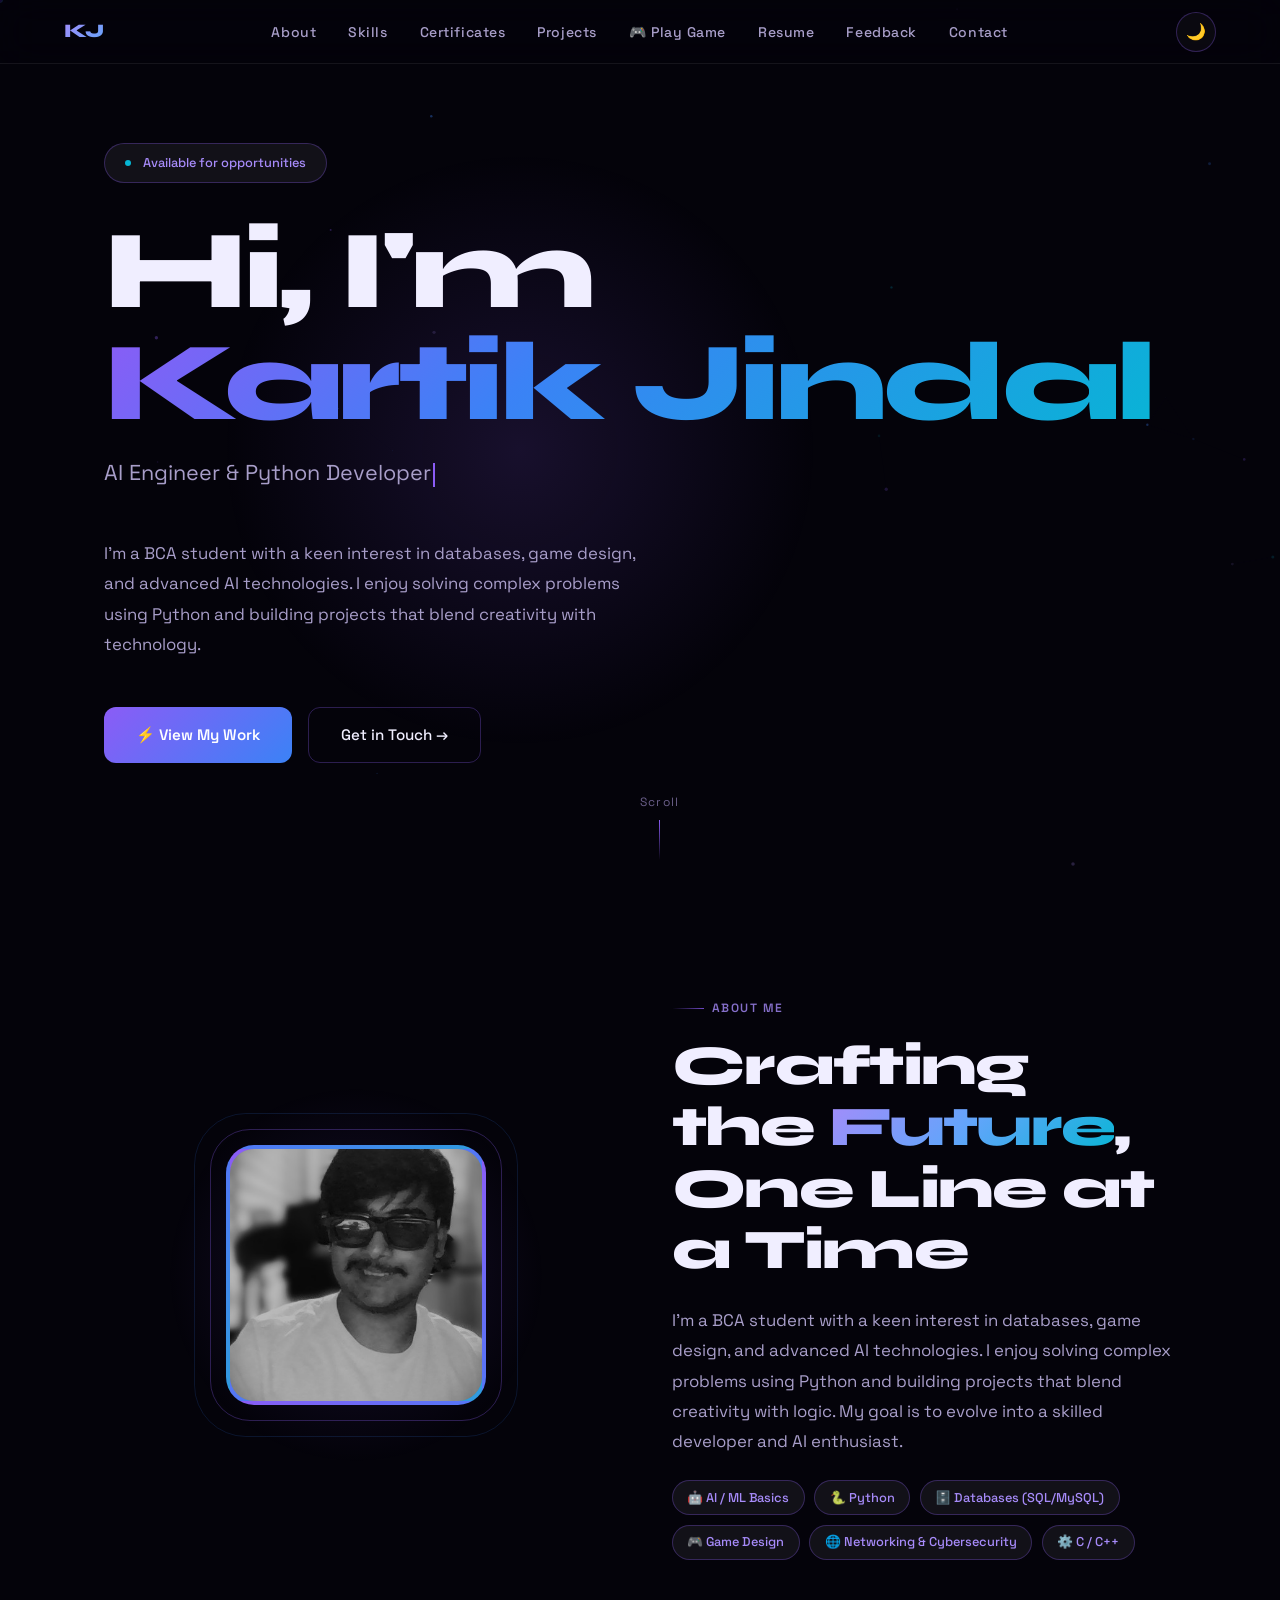
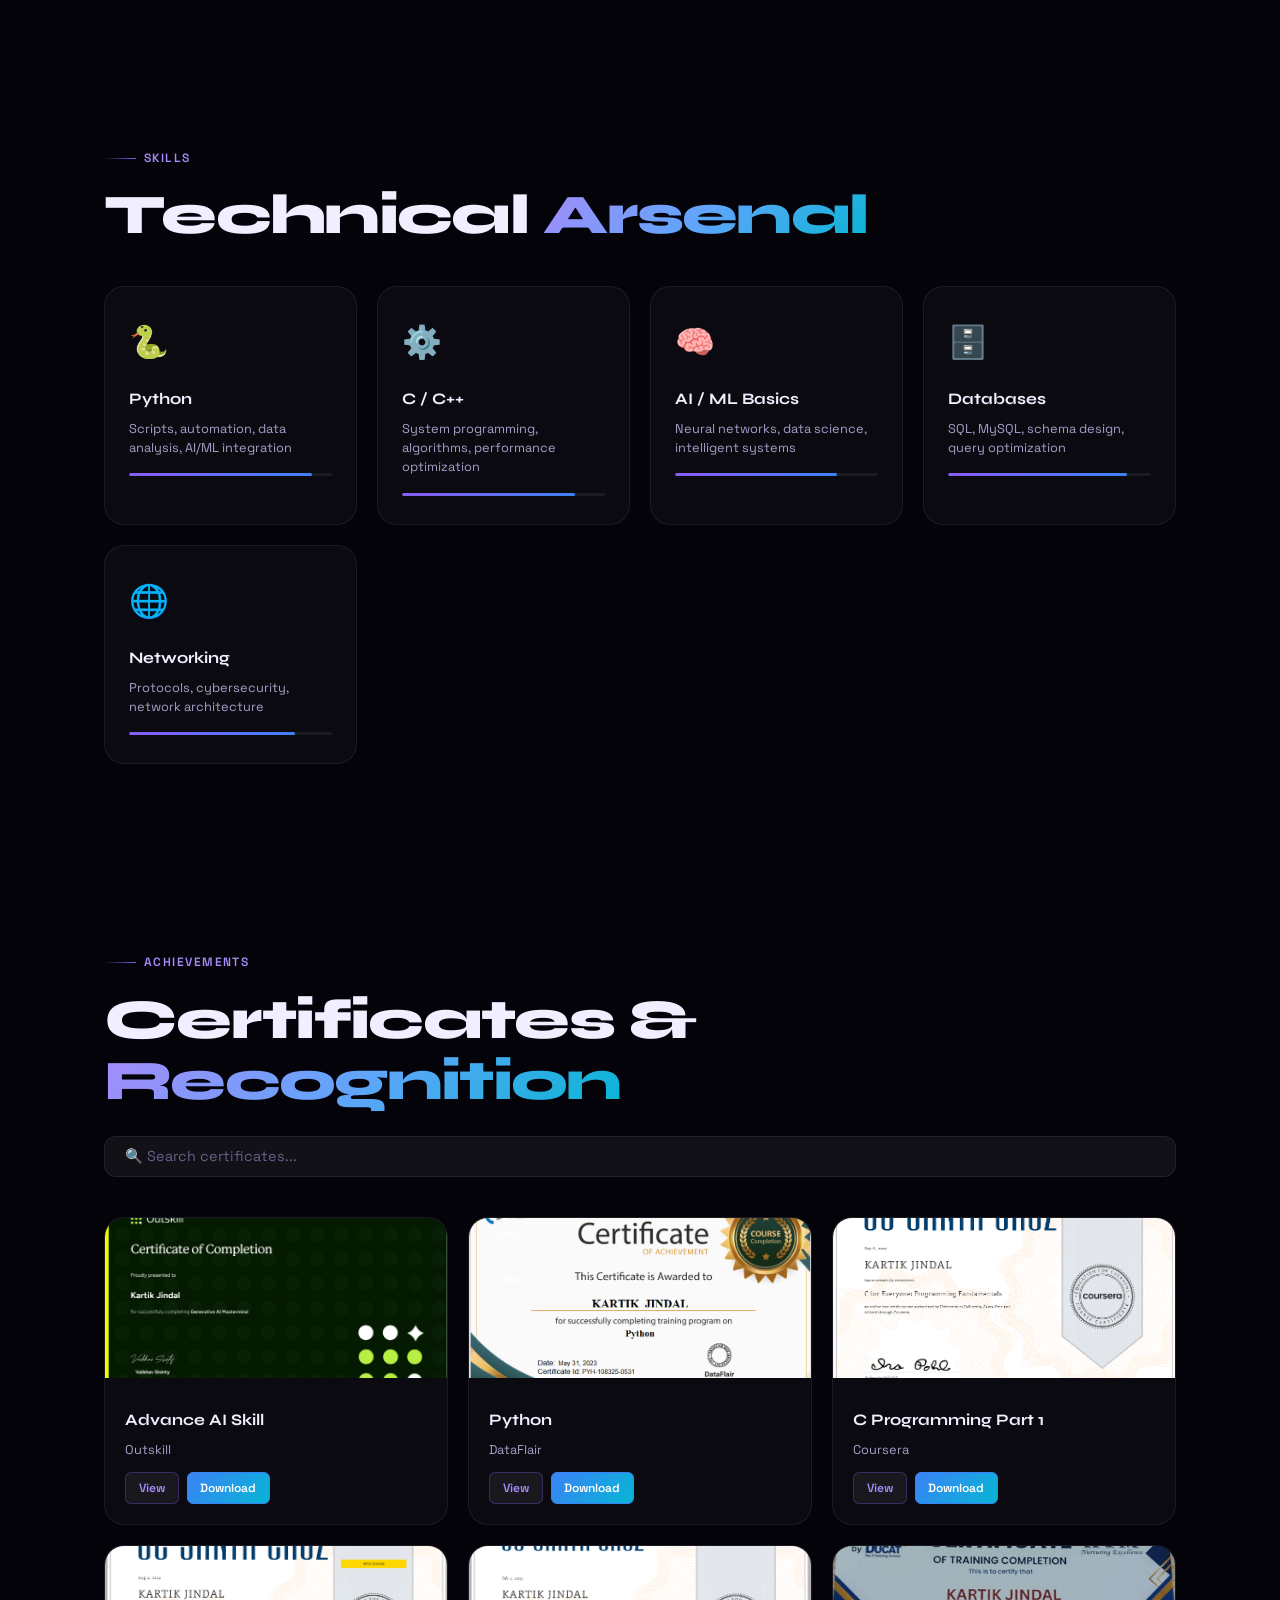
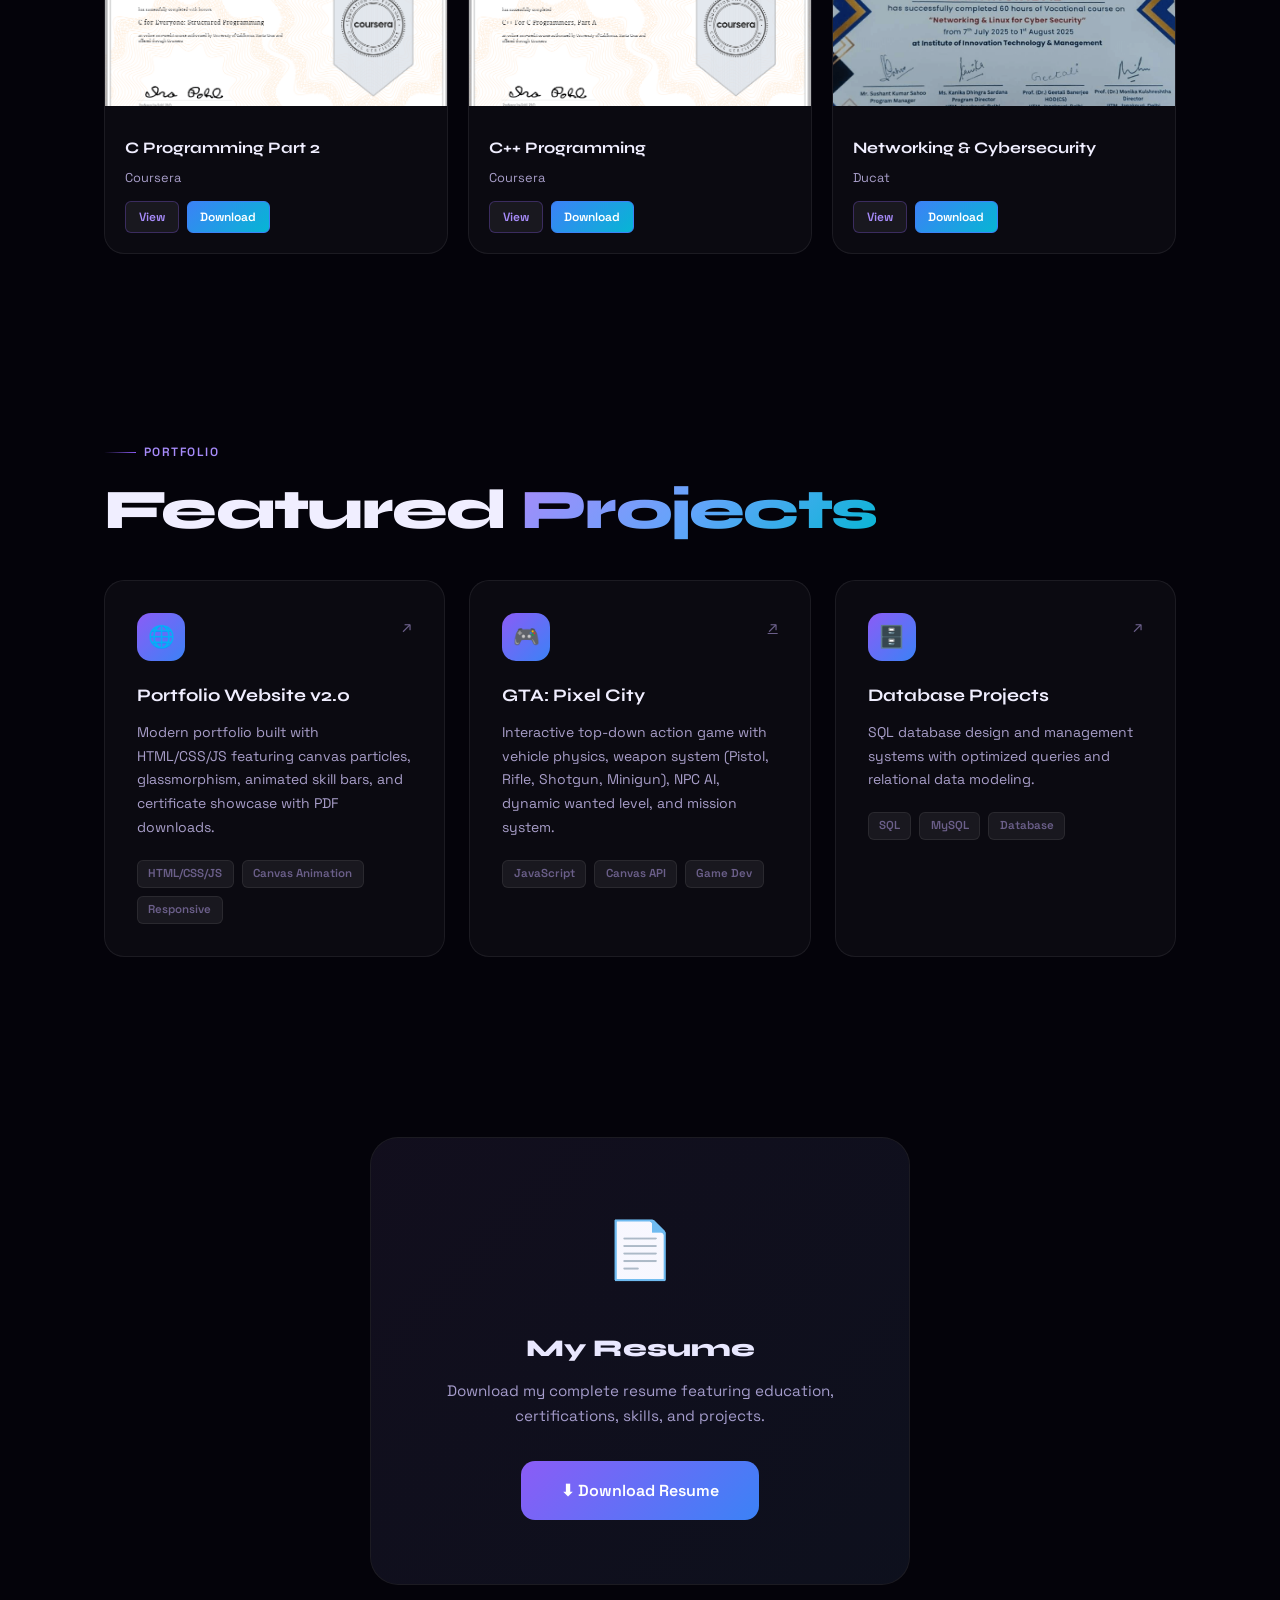
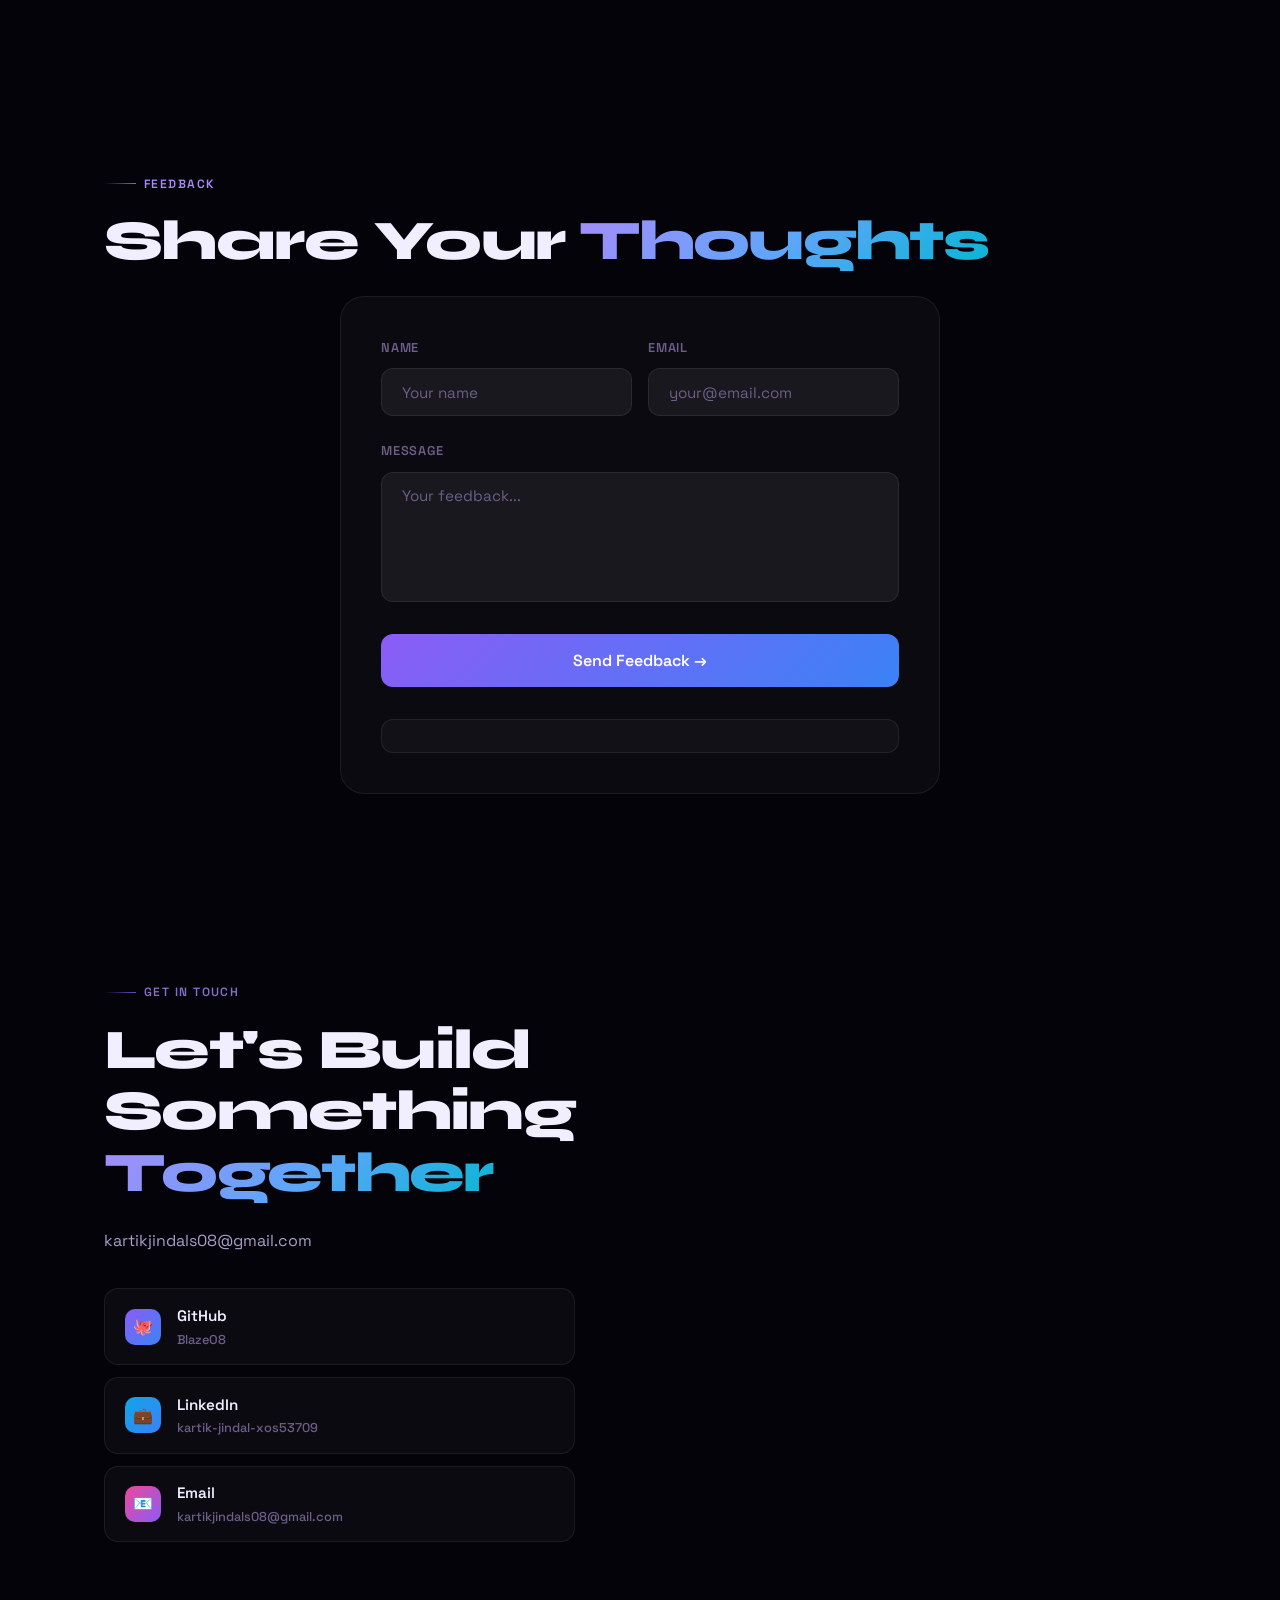
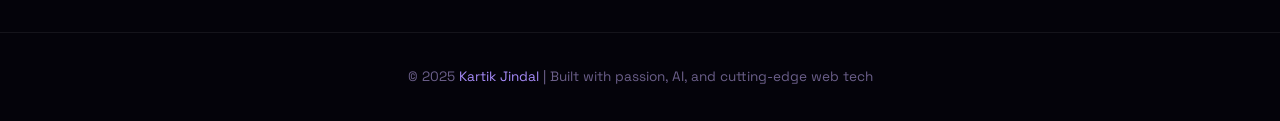
==== commit 2f0db2c9: "some minor changes" ====
--- a/index.html
+++ b/index.html
@@ -19,7 +19,7 @@
     <li><a href="#skills">Skills</a></li>
     <li><a href="#certificates">Certificates</a></li>
     <li><a href="#projects">Projects</a></li>
-    <li><a href="https://blazeo8.github.io/pixel-city-game/" target="_blank">🎮 Play Game</a></li>
+    <li><a href="https://blazeo8.github.io/pixel-city-game/index.html" target="_blank">🎮 Play Game</a></li>
     <li><a href="#resume">Resume</a></li>
     <li><a href="#feedback">Feedback</a></li>
     <li><a href="#contact">Contact</a></li>
@@ -226,7 +226,7 @@
     <div class="project-card reveal reveal-delay-1" style="--pc-grad:linear-gradient(135deg,#0ea5e9,#06b6d4)">
       <div class="project-header">
         <div class="project-icon">🎮</div>
-        <a href="https://github.com/BlazeO8/pixel-city-game" target="_blank" class="project-link-icon">↗</a>
+        <a href="https://blazeo8.github.io/pixel-city-game/" target="_blank" class="project-link-icon">↗</a>
       </div>
       <div class="project-title">GTA: Pixel City</div>
       <div class="project-desc">Interactive top-down action game with vehicle physics, weapon system (Pistol, Rifle, Shotgun, Minigun), NPC AI, dynamic wanted level, and mission system.</div>
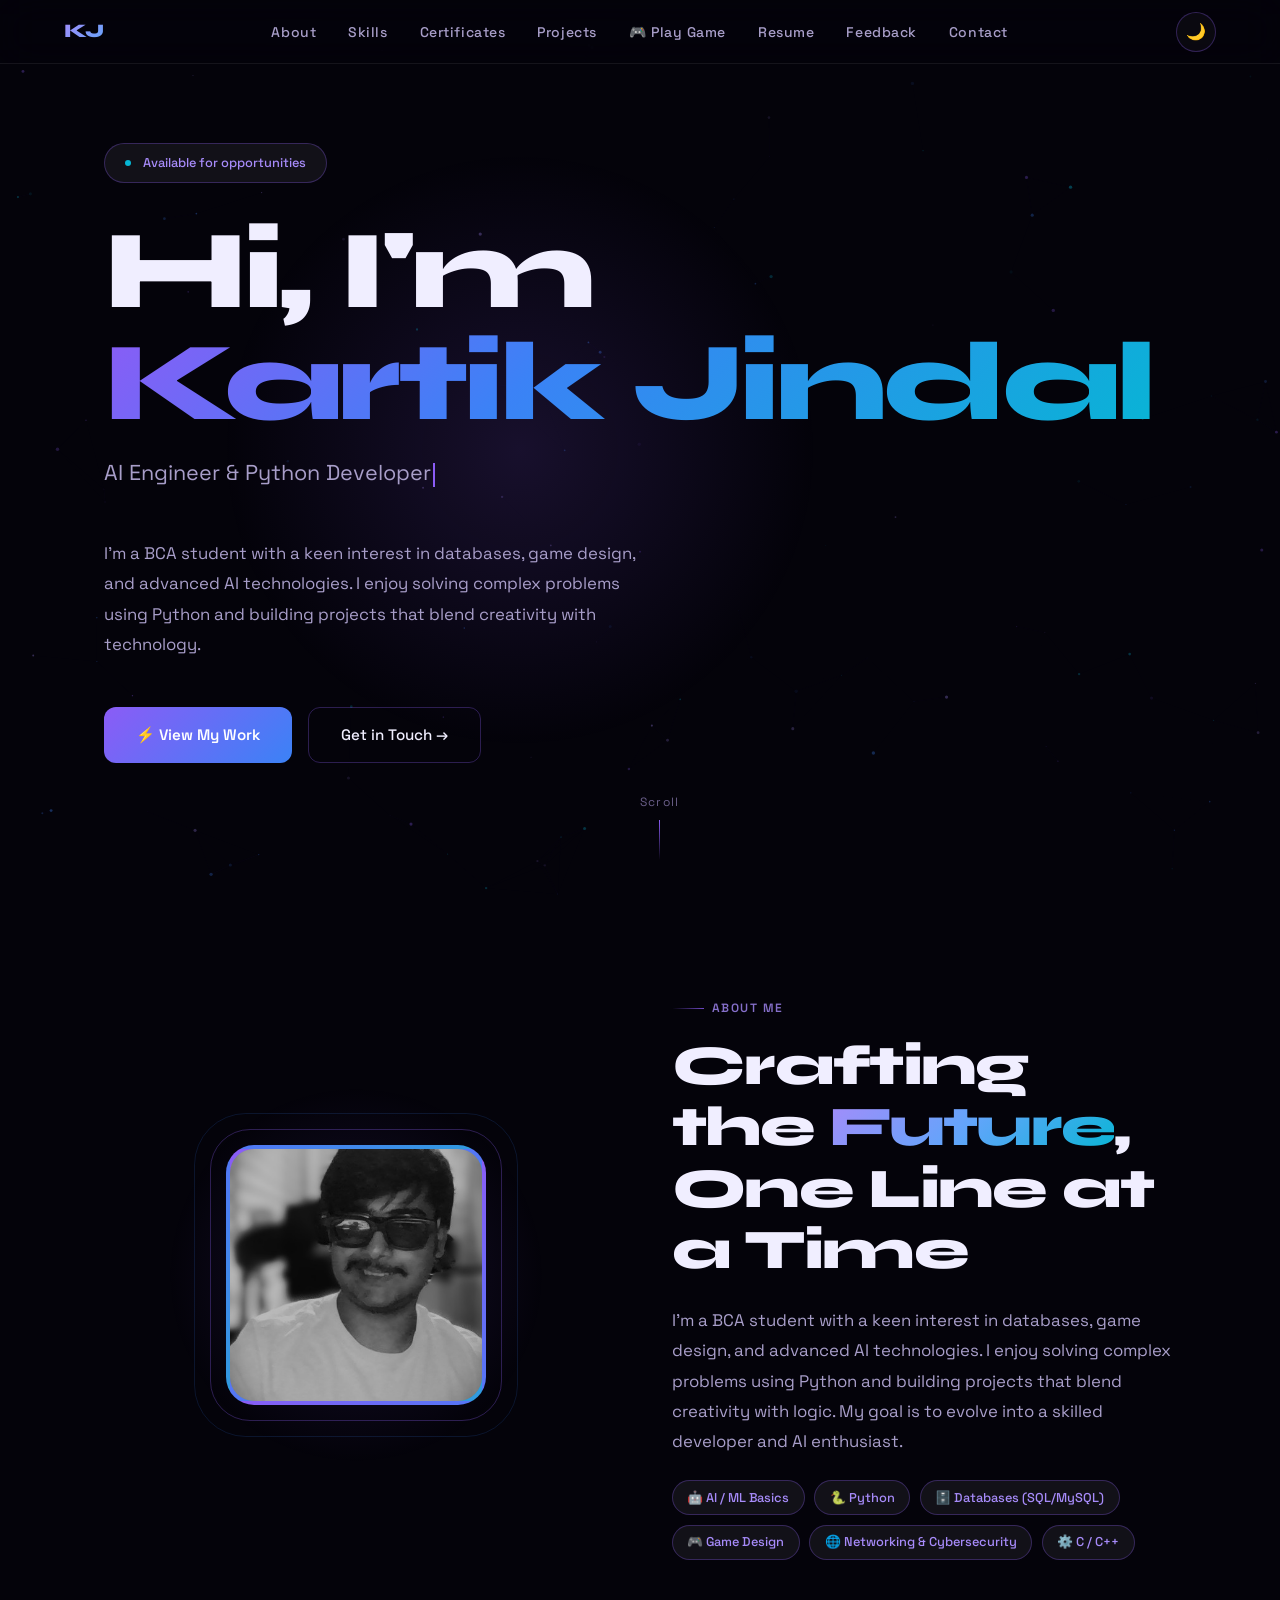
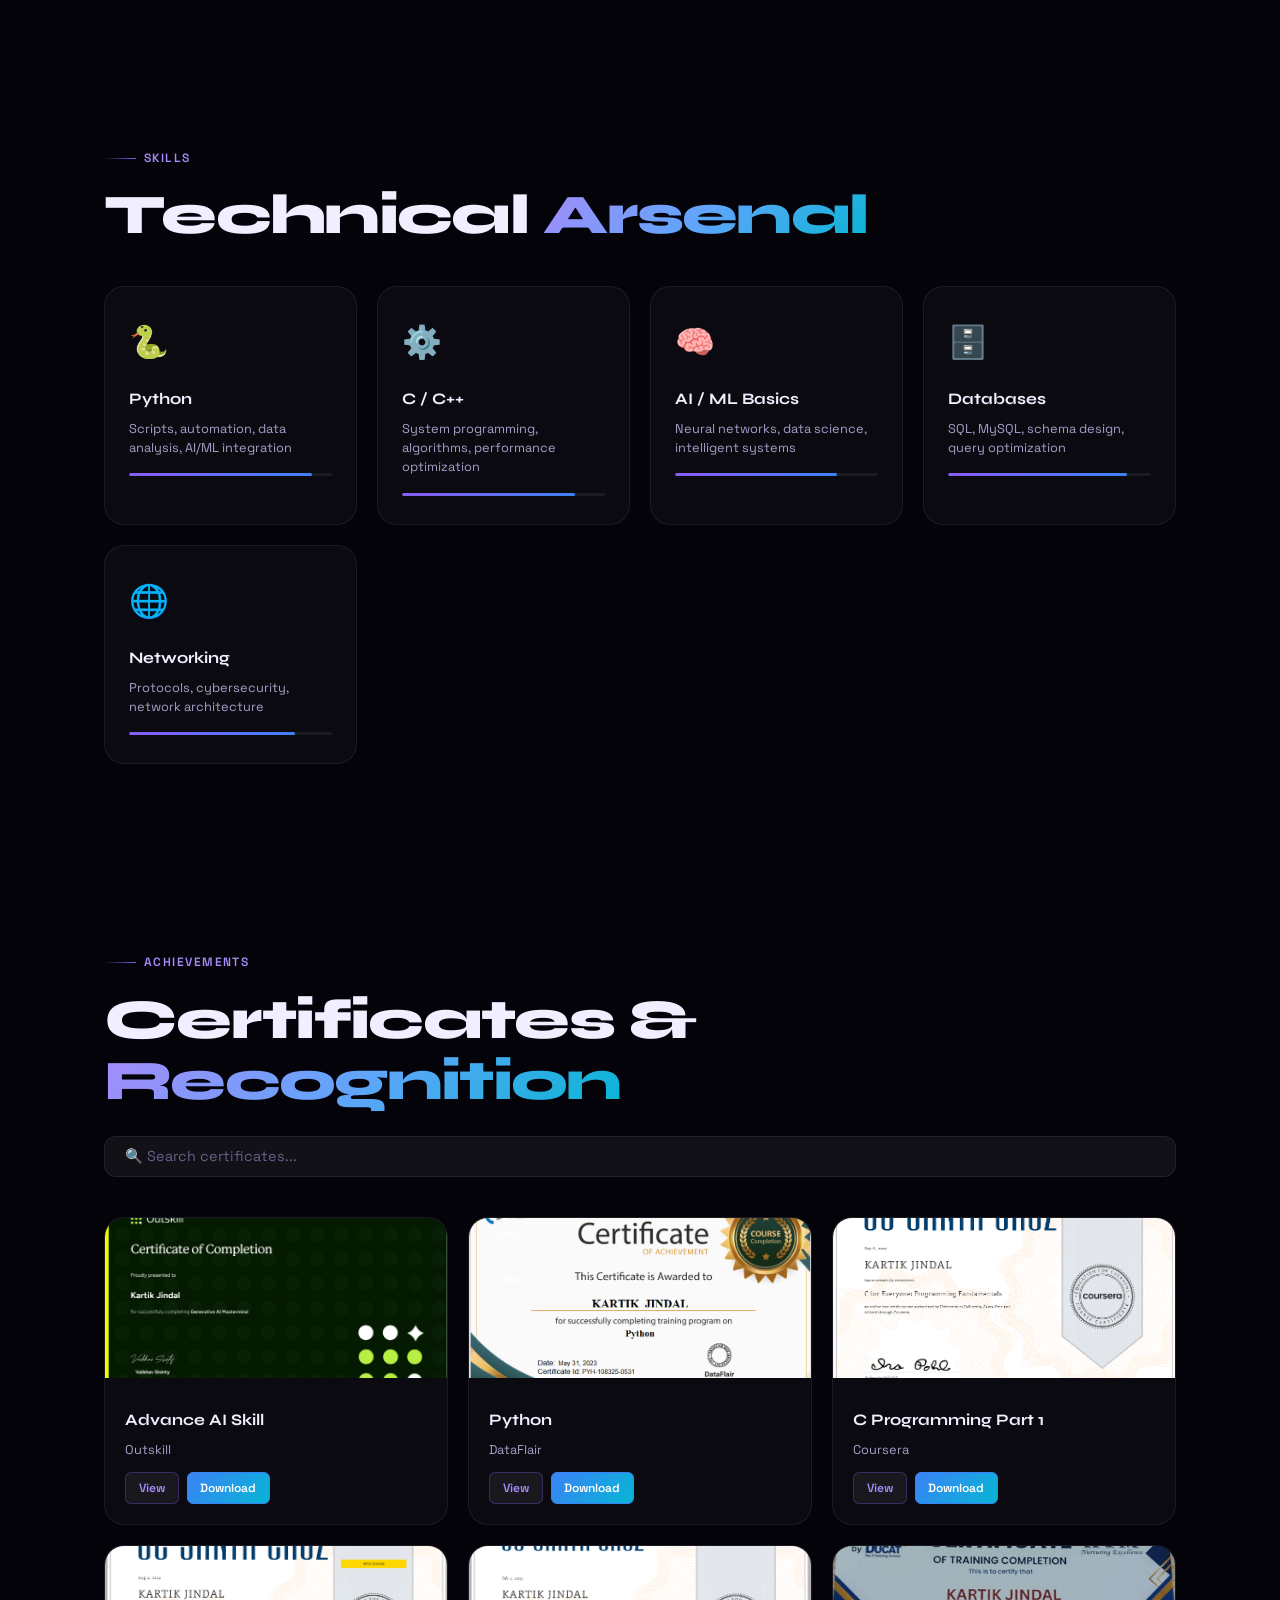
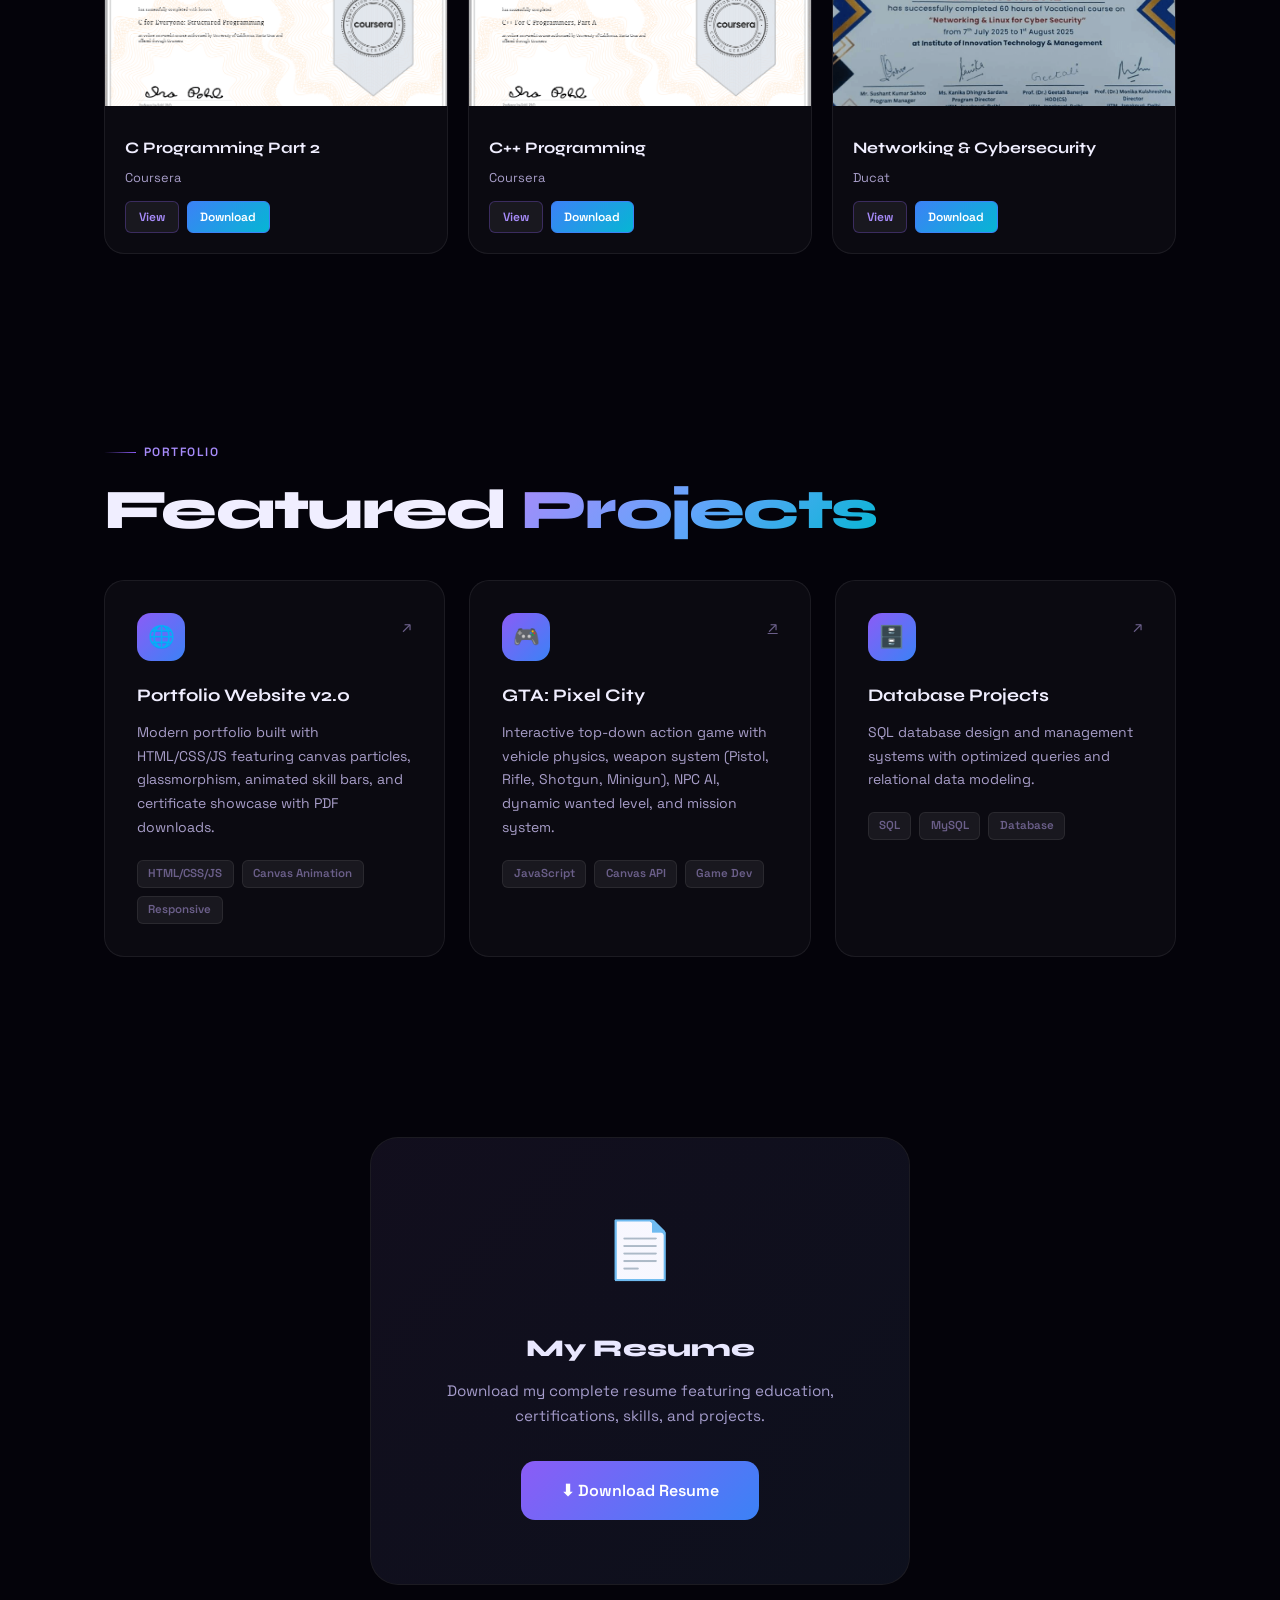
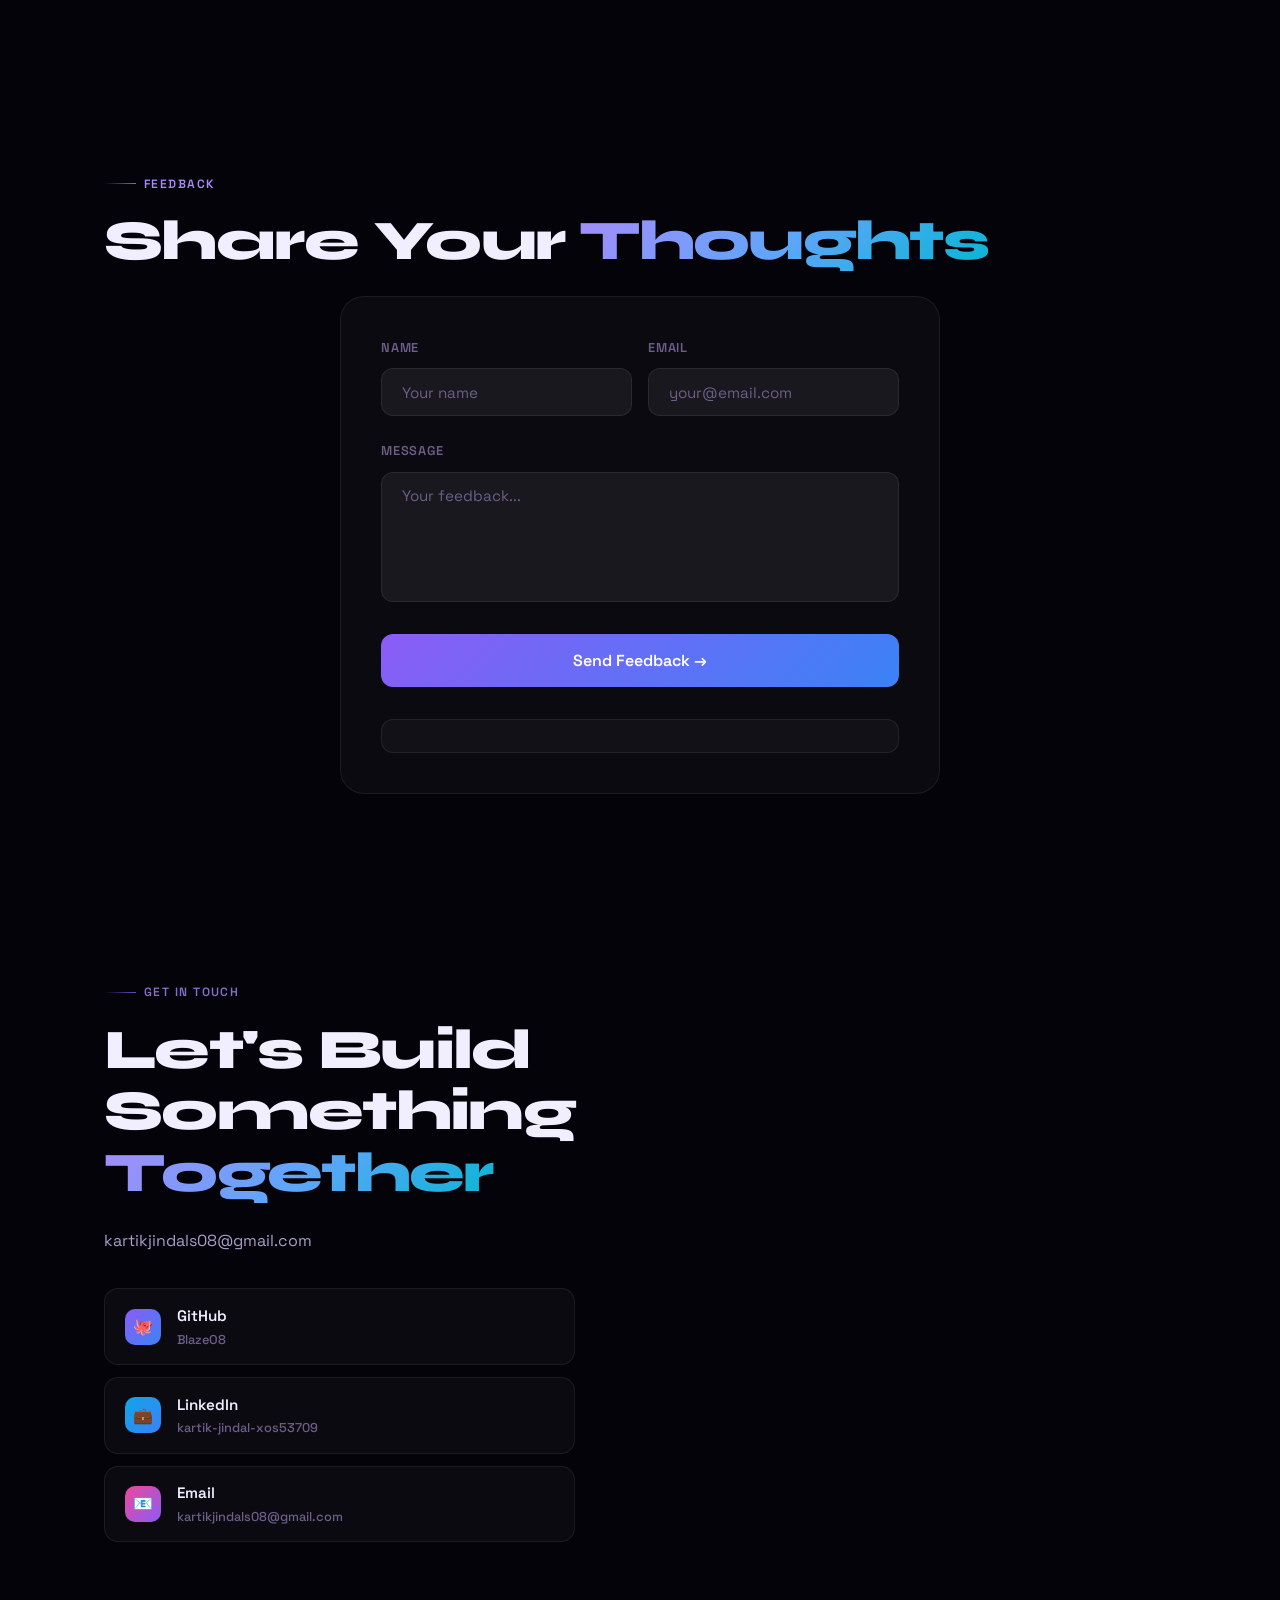
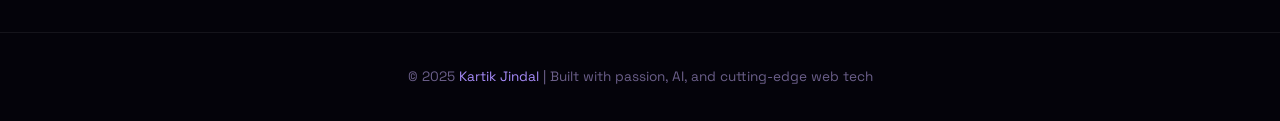
==== commit 9de54902: "steps toward website" ====
--- a/index.html
+++ b/index.html
@@ -19,7 +19,7 @@
     <li><a href="#skills">Skills</a></li>
     <li><a href="#certificates">Certificates</a></li>
     <li><a href="#projects">Projects</a></li>
-    <li><a href="https://blazeo8.github.io/pixel-city-game/index.html" target="_blank">🎮 Play Game</a></li>
+    <li><a href="#" onclick="document.getElementById('gameModal').style.display='flex'; return false;">🎮 Play Game</a></li>
     <li><a href="#resume">Resume</a></li>
     <li><a href="#feedback">Feedback</a></li>
     <li><a href="#contact">Contact</a></li>
@@ -226,7 +226,7 @@
     <div class="project-card reveal reveal-delay-1" style="--pc-grad:linear-gradient(135deg,#0ea5e9,#06b6d4)">
       <div class="project-header">
         <div class="project-icon">🎮</div>
-        <a href="https://blazeo8.github.io/pixel-city-game/" target="_blank" class="project-link-icon">↗</a>
+        <a href="#" onclick="document.getElementById('gameModal').style.display='flex'; return false;" class="project-link-icon">↗</a>
       </div>
       <div class="project-title">GTA: Pixel City</div>
       <div class="project-desc">Interactive top-down action game with vehicle physics, weapon system (Pistol, Rifle, Shotgun, Minigun), NPC AI, dynamic wanted level, and mission system.</div>
@@ -333,6 +333,18 @@
   <p>© 2025 <span>Kartik Jindal</span> | Built with passion, AI, and cutting-edge web tech</p>
 </footer>
 
+<!-- Game Modal -->
+<div id="gameModal" style="display:none; position:fixed; inset:0; background:rgba(0,0,0,0.85); z-index:9999; align-items:center; justify-content:center;">
+  <div style="position:relative; width:90%; max-width:960px;">
+    <button onclick="document.getElementById('gameModal').style.display='none'"
+            style="position:absolute; top:-40px; right:0; color:white; background:none; border:none; font-size:28px; cursor:pointer; line-height:1;">✕</button>
+    <iframe src="https://blazeo8.github.io/pixel-city-game/index.html"
+            width="100%" height="620px"
+            style="border:none; border-radius:12px; display:block;"
+            allowfullscreen></iframe>
+  </div>
+</div>
+
 <script src="script.js"></script>
 </body>
 </html>
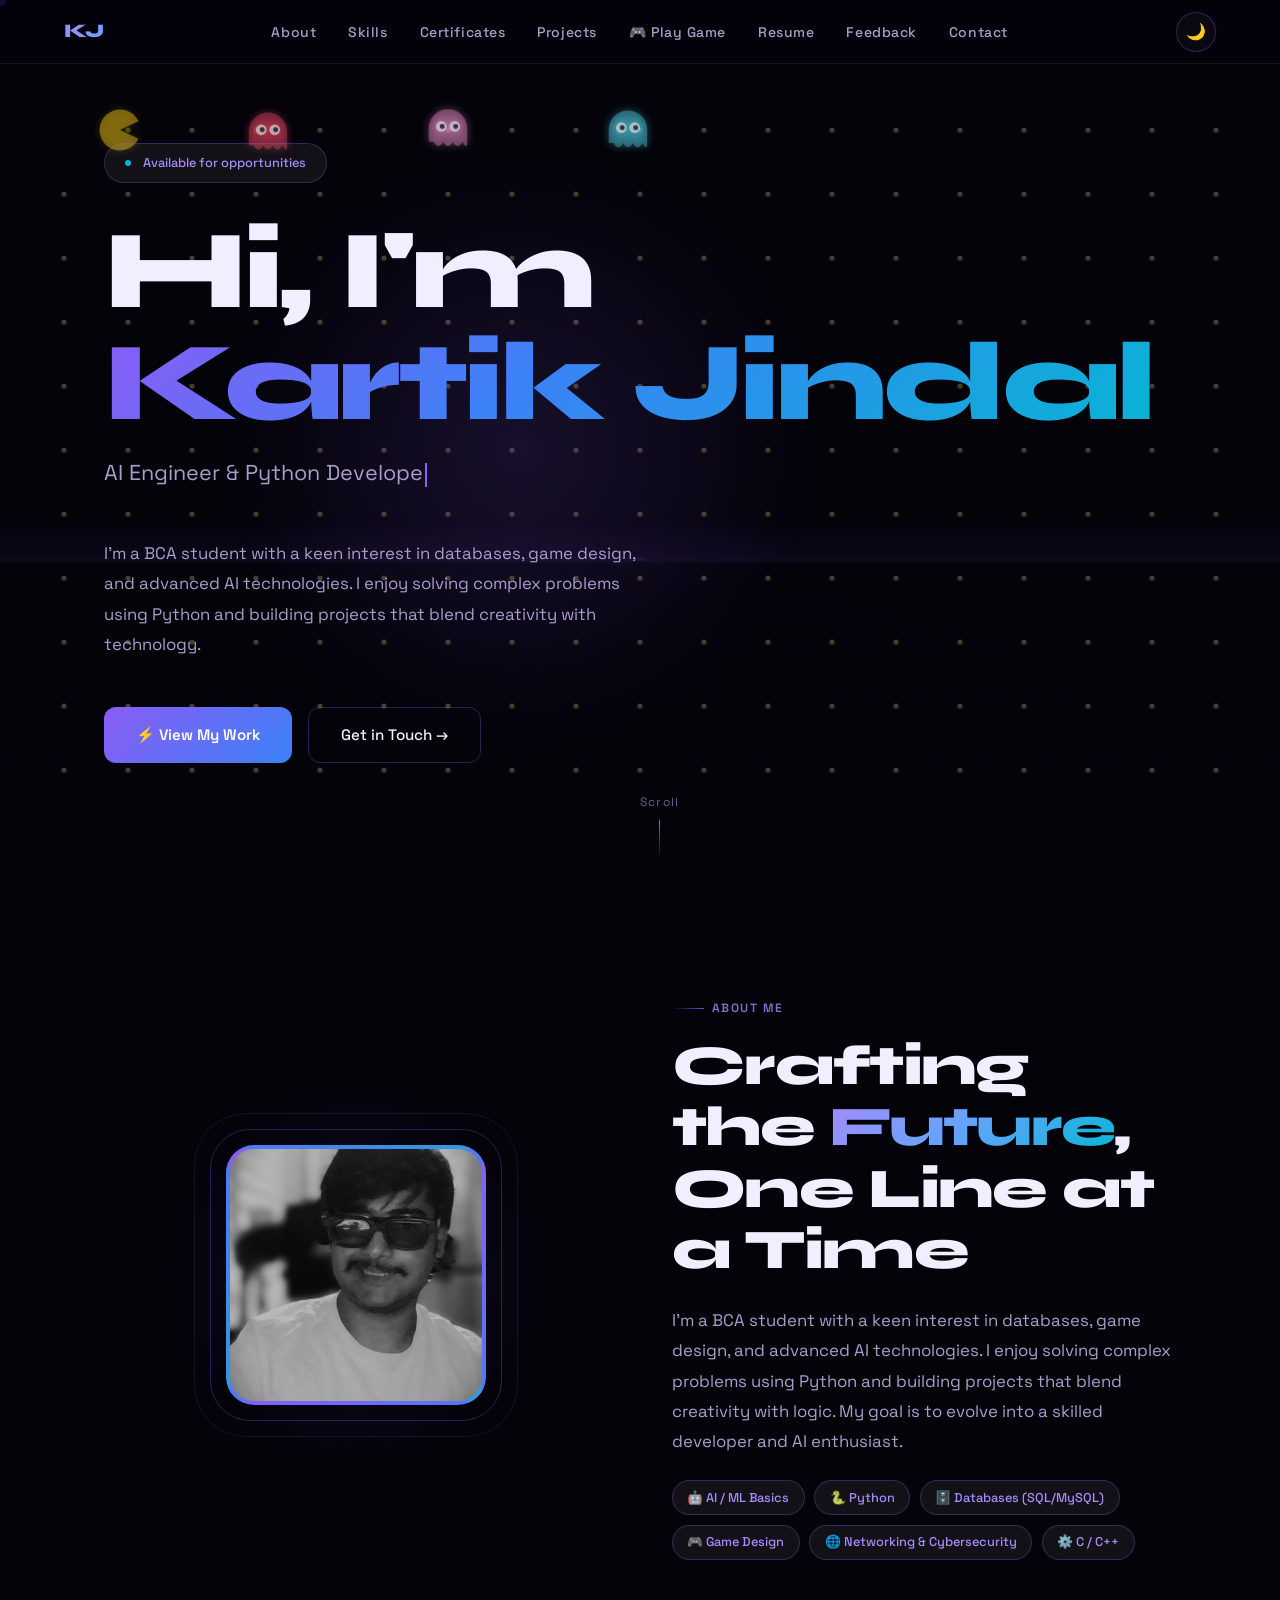
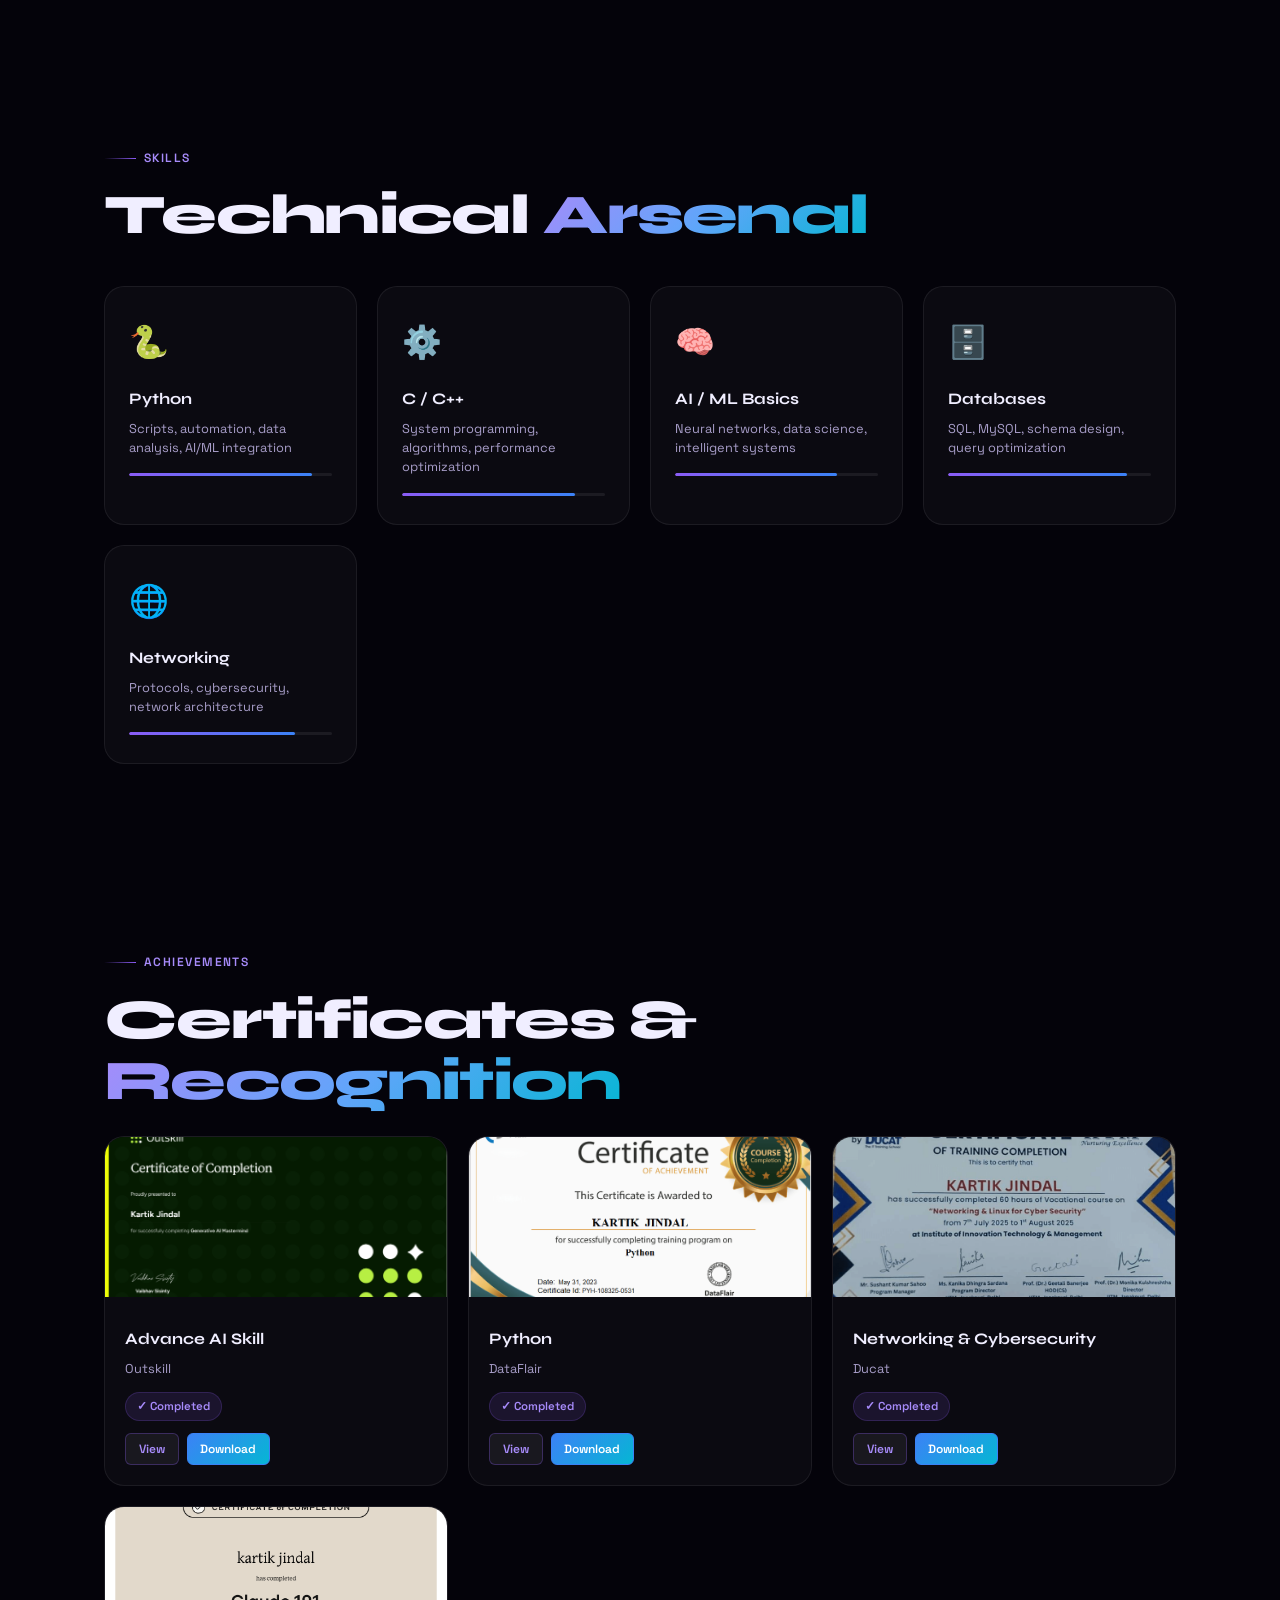
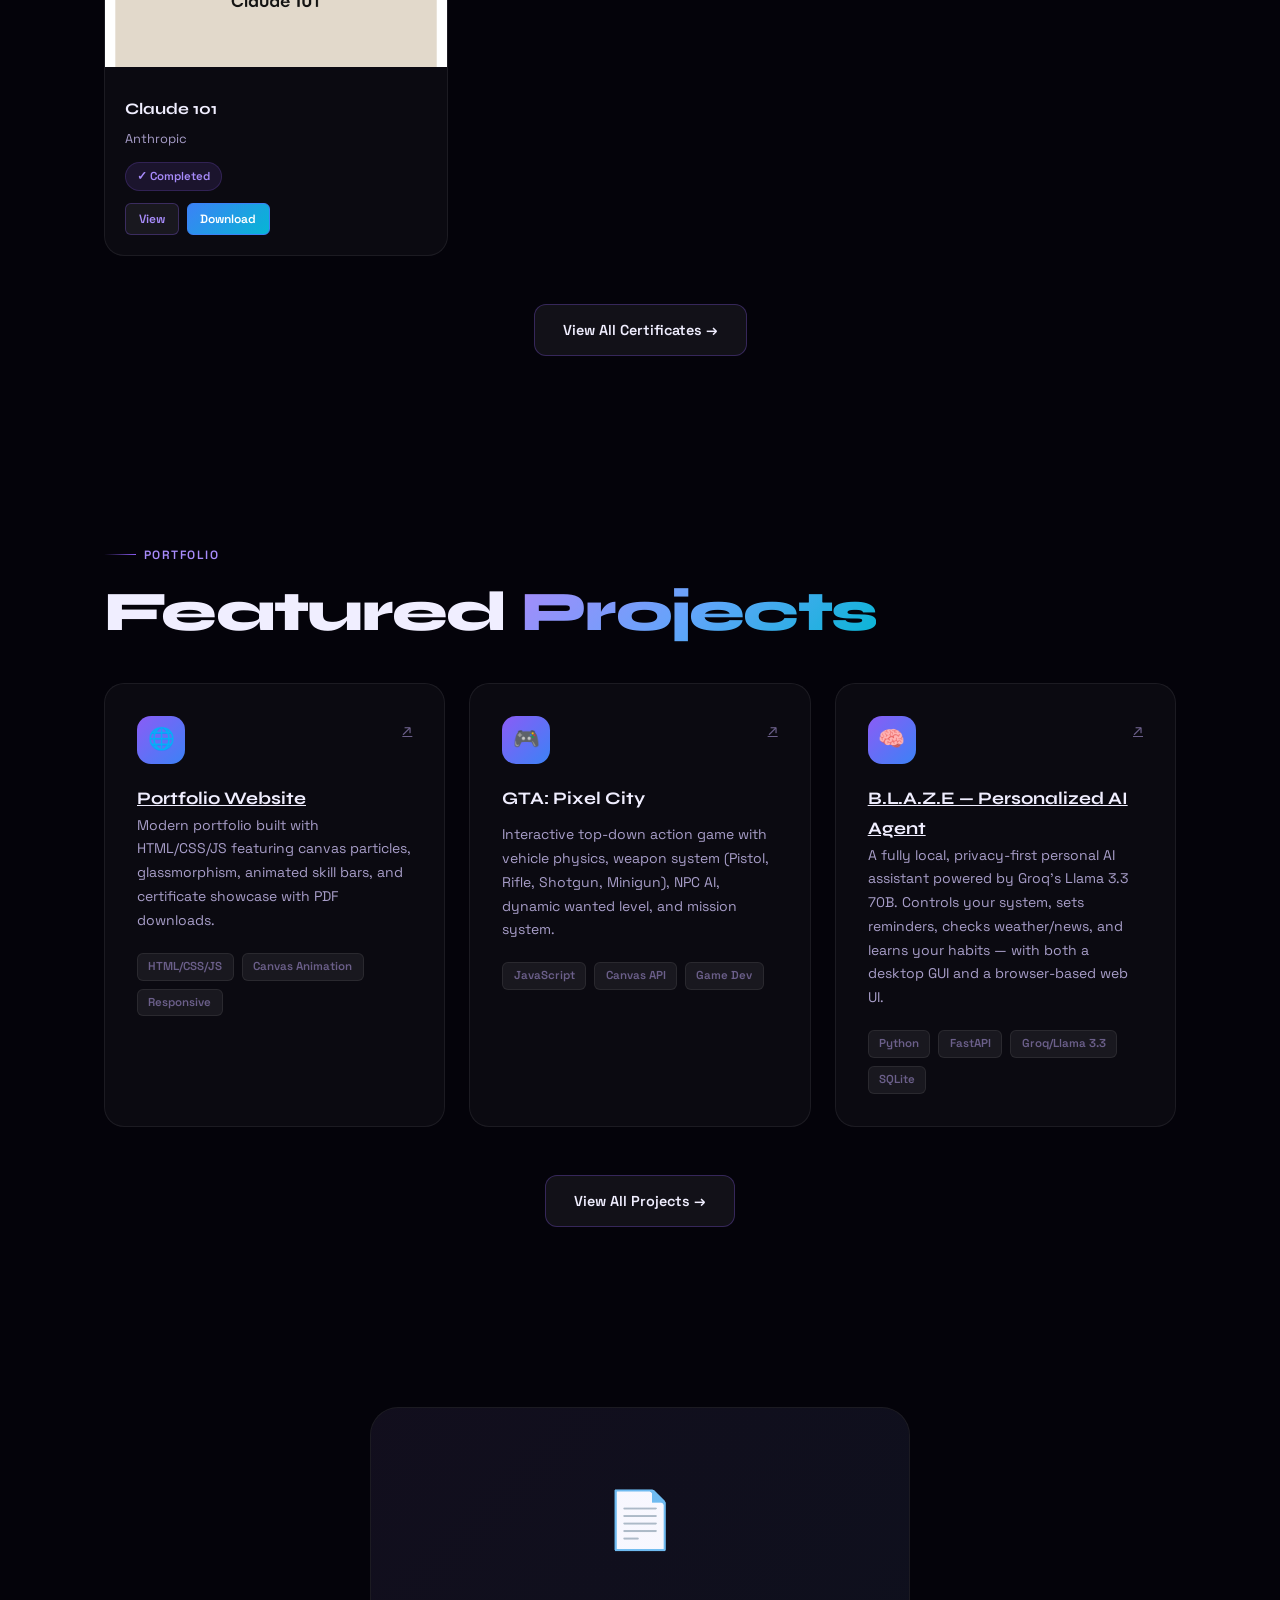
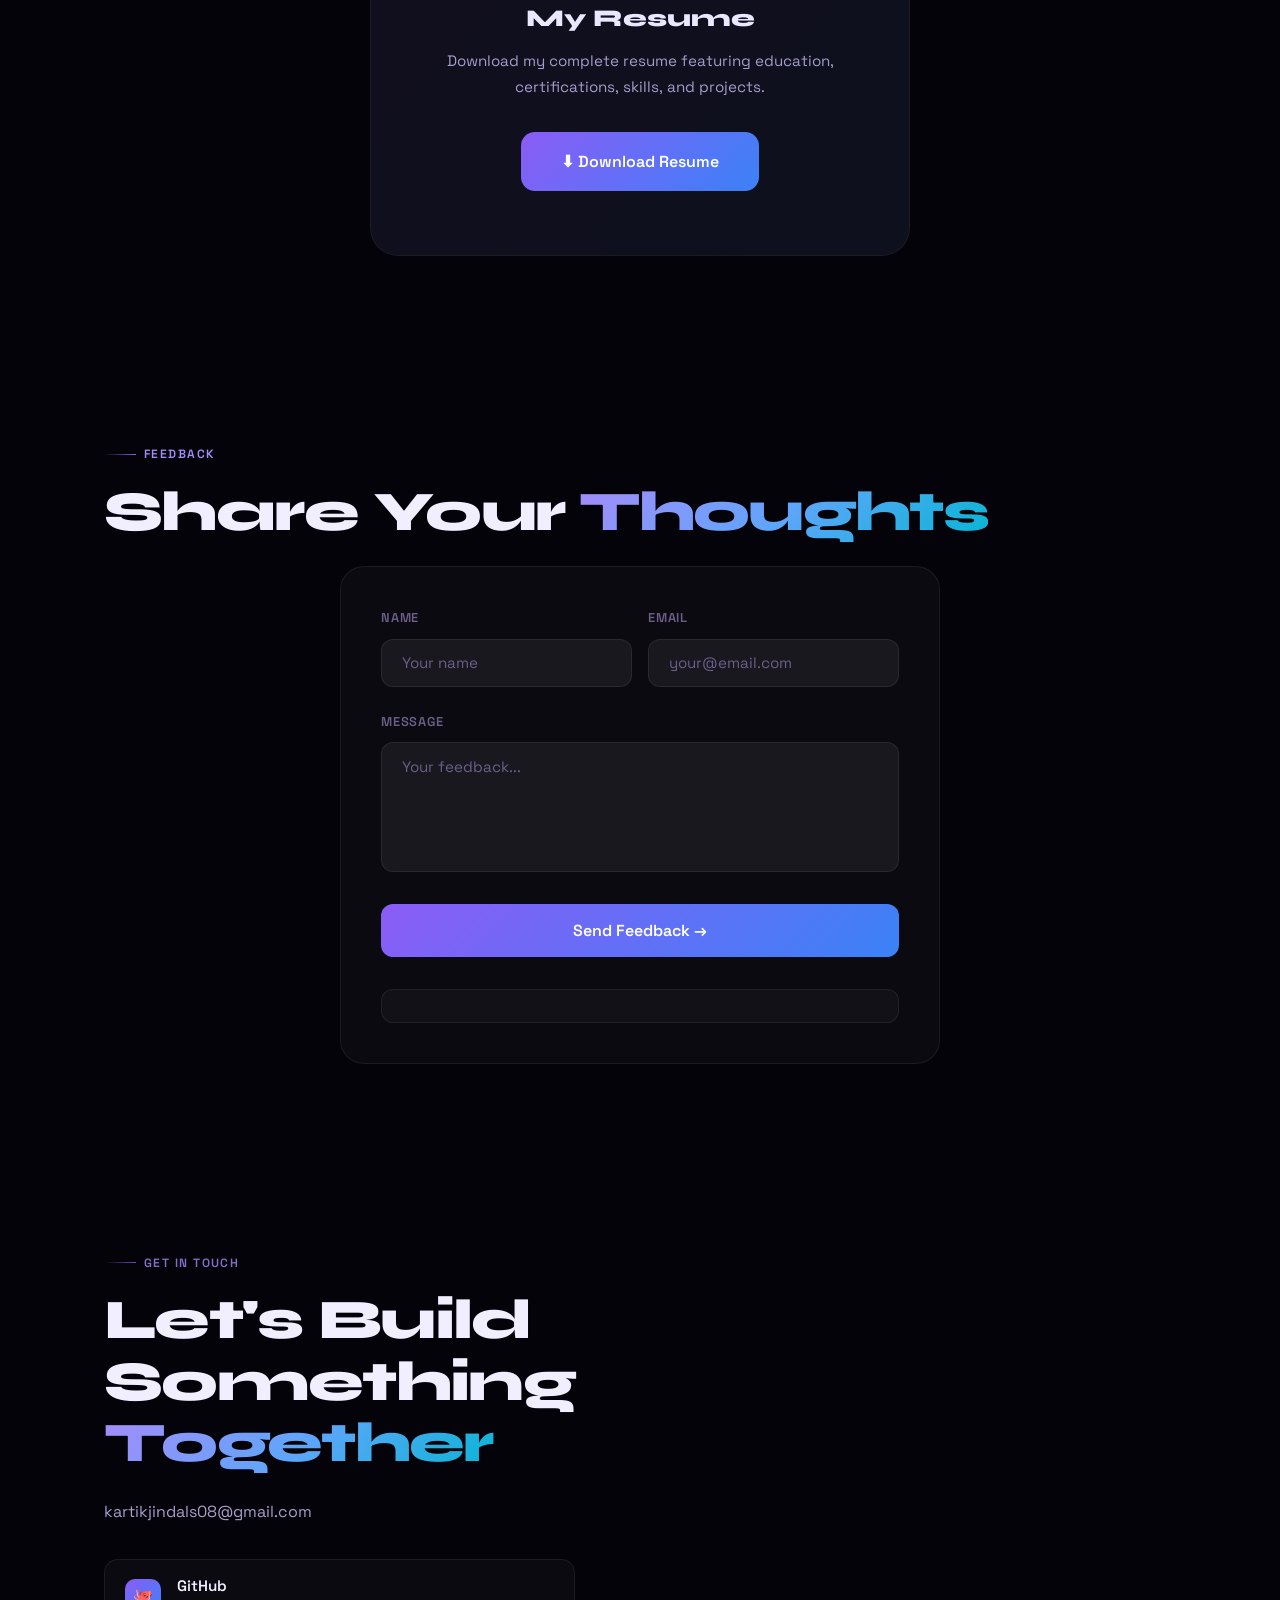
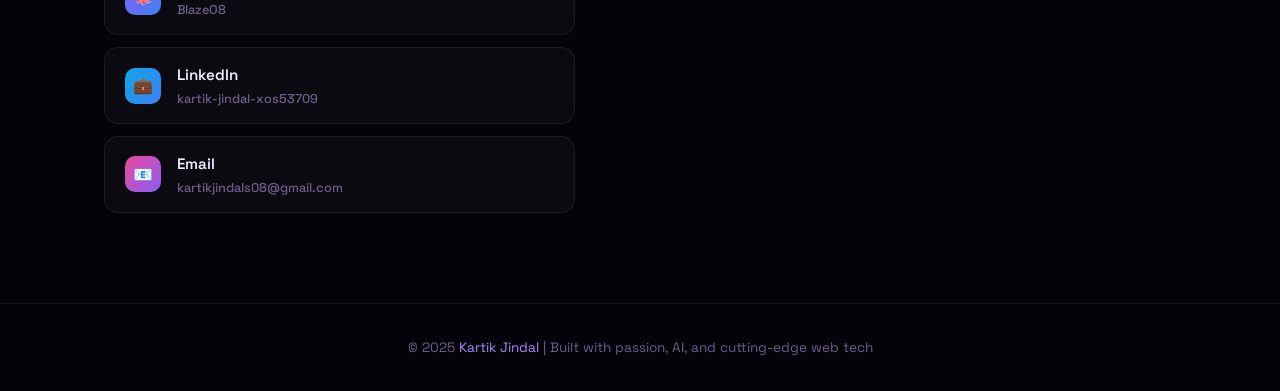
==== commit 4355e052: "Add files via upload" ====
--- a/index.html
+++ b/index.html
@@ -1,350 +1,253 @@
-<!DOCTYPE html>
-<html lang="en" data-theme="dark">
-<head>
-<meta charset="UTF-8">
-<meta name="viewport" content="width=device-width, initial-scale=1.0">
-<title>Kartik Jindal — Developer & AI Enthusiast</title>
-<link href="https://fonts.googleapis.com/css2?family=Syne:wght@400;500;600;700;800&family=Space+Grotesk:wght@300;400;500;600&display=swap" rel="stylesheet">
-<link rel="stylesheet" href="style.css">
-<link rel="icon" href="data:image/svg+xml,<svg xmlns='http://www.w3.org/2000/svg' viewBox='0 0 100 100'><rect fill='%237c3aed' width='100' height='100'/><text x='50' y='60' font-size='60' fill='white' font-weight='bold' text-anchor='middle' dominant-baseline='middle'>K</text></svg>">
-</head>
-<body>
-
-<canvas id="bg-canvas"></canvas>
-
-<nav>
-  <a href="#hero" class="nav-logo">KJ</a>
-  <ul class="nav-links" id="nav-links">
-    <li><a href="#about">About</a></li>
-    <li><a href="#skills">Skills</a></li>
-    <li><a href="#certificates">Certificates</a></li>
-    <li><a href="#projects">Projects</a></li>
-    <li><a href="#" onclick="document.getElementById('gameModal').style.display='flex'; return false;">🎮 Play Game</a></li>
-    <li><a href="#resume">Resume</a></li>
-    <li><a href="#feedback">Feedback</a></li>
-    <li><a href="#contact">Contact</a></li>
-  </ul>
-  <div class="nav-actions">
-    <button id="theme-toggle" title="Toggle theme">🌙</button>
-    <div class="hamburger" id="hamburger" aria-label="Menu">
-      <span></span><span></span><span></span>
-    </div>
-  </div>
-</nav>
-
-<main>
-
-<!-- HERO -->
-<section id="hero">
-  <div class="hero-glow"></div>
-  <div class="hero-content">
-    <div class="hero-eyebrow">
-      <span></span>
-      Available for opportunities
-    </div>
-    <h1 class="hero-name">
-      <span class="line1">Hi, I'm</span>
-      <span class="line2" id="typed-name">Kartik Jindal</span>
-    </h1>
-    <div class="typing-container">
-      <span id="typed-text"></span><span class="cursor"></span>
-    </div>
-    <p class="hero-desc">I'm a BCA student with a keen interest in databases, game design, and advanced AI technologies. I enjoy solving complex problems using Python and building projects that blend creativity with technology.</p>
-    <div class="hero-cta">
-      <a href="#projects" class="btn-primary">
-        <span>⚡ View My Work</span>
-      </a>
-      <a href="#contact" class="btn-outline">Get in Touch →</a>
-    </div>
-  </div>
-  <div class="hero-scroll">
-    <span>Scroll</span>
-    <div class="scroll-line"></div>
-  </div>
-</section>
-
-<!-- ABOUT -->
-<section id="about">
-  <div class="about-grid">
-    <div class="about-image-wrap reveal">
-      <div style="position:relative;display:inline-block">
-        <div class="avatar-blob"></div>
-        <div class="avatar-ring"></div>
-        <div class="avatar-ring2"></div>
-        <img src="me.jpeg" alt="Kartik Jindal" class="about-avatar">
-      </div>
-    </div>
-    <div class="about-text reveal reveal-delay-1">
-      <div class="section-label">About Me</div>
-      <h2 class="section-title">Crafting the <span class="gradient-text">Future</span>, One Line at a Time</h2>
-      <p id="aboutText">I'm a BCA student with a keen interest in databases, game design, and advanced AI technologies. I enjoy solving complex problems using Python and building projects that blend creativity with technology. My passion lies in creating elegant solutions to challenging problems.</p>
-      <div class="about-tags">
-        <span class="tag">🤖 AI / ML Basics</span>
-        <span class="tag">🐍 Python</span>
-        <span class="tag">🗄️ Databases (SQL/MySQL)</span>
-        <span class="tag">🎮 Game Design</span>
-        <span class="tag">🌐 Networking & Cybersecurity</span>
-        <span class="tag">⚙️ C / C++</span>
-      </div>
-    </div>
-  </div>
-</section>
-
-<!-- SKILLS -->
-<section id="skills">
-  <div class="section-label reveal">Skills</div>
-  <h2 class="section-title reveal reveal-delay-1">Technical <span class="gradient-text">Arsenal</span></h2>
-  <div class="skills-grid" id="skills-grid">
-    <div class="skill-card reveal" data-level="90">
-      <span class="skill-icon">🐍</span>
-      <div class="skill-name">Python</div>
-      <div class="skill-desc">Scripts, automation, data analysis, AI/ML integration</div>
-      <div class="skill-bar-wrap"><div class="skill-bar"></div></div>
-    </div>
-    <div class="skill-card reveal reveal-delay-1" data-level="85">
-      <span class="skill-icon">⚙️</span>
-      <div class="skill-name">C / C++</div>
-      <div class="skill-desc">System programming, algorithms, performance optimization</div>
-      <div class="skill-bar-wrap"><div class="skill-bar"></div></div>
-    </div>
-    <div class="skill-card reveal reveal-delay-2" data-level="80">
-      <span class="skill-icon">🧠</span>
-      <div class="skill-name">AI / ML Basics</div>
-      <div class="skill-desc">Neural networks, data science, intelligent systems</div>
-      <div class="skill-bar-wrap"><div class="skill-bar"></div></div>
-    </div>
-    <div class="skill-card reveal reveal-delay-3" data-level="88">
-      <span class="skill-icon">🗄️</span>
-      <div class="skill-name">Databases</div>
-      <div class="skill-desc">SQL, MySQL, schema design, query optimization</div>
-      <div class="skill-bar-wrap"><div class="skill-bar"></div></div>
-    </div>
-    <div class="skill-card reveal reveal-delay-4" data-level="82">
-      <span class="skill-icon">🌐</span>
-      <div class="skill-name">Networking</div>
-      <div class="skill-desc">Protocols, cybersecurity, network architecture</div>
-      <div class="skill-bar-wrap"><div class="skill-bar"></div></div>
-    </div>
-  </div>
-</section>
-
-<!-- CERTIFICATES -->
-<section id="certificates">
-  <div class="section-label reveal">Achievements</div>
-  <h2 class="section-title reveal reveal-delay-1">Certificates & <span class="gradient-text">Recognition</span></h2>
-  <div class="certs-header reveal reveal-delay-2">
-    <input type="search" class="cert-search" placeholder="🔍 Search certificates..." id="cert-search" aria-label="Search certificates">
-  </div>
-  <div class="certs-grid" id="certs-grid">
-    <div class="cert-card reveal" data-title="Advance AI Skill">
-      <img src="certificates/thumbnails/ai.png" alt="Advance AI" class="cert-thumb-img">
-      <div class="cert-body">
-        <div class="cert-title">Advance AI Skill</div>
-        <div class="cert-issuer">Outskill</div>
-        <div class="cert-links">
-          <a href="certificates/ai.pdf" target="_blank" class="cert-btn">View</a>
-          <a href="certificates/ai.pdf" download class="cert-btn download">Download</a>
-        </div>
-      </div>
-    </div>
-    <div class="cert-card reveal reveal-delay-1" data-title="Python">
-      <img src="certificates/thumbnails/python.png" alt="Python" class="cert-thumb-img">
-      <div class="cert-body">
-        <div class="cert-title">Python</div>
-        <div class="cert-issuer">DataFlair</div>
-        <div class="cert-links">
-          <a href="certificates/python.pdf" target="_blank" class="cert-btn">View</a>
-          <a href="certificates/python.pdf" download class="cert-btn download">Download</a>
-        </div>
-      </div>
-    </div>
-    <div class="cert-card reveal reveal-delay-2" data-title="C Part 1">
-      <img src="certificates/thumbnails/c1.png" alt="C Part 1" class="cert-thumb-img">
-      <div class="cert-body">
-        <div class="cert-title">C Programming Part 1</div>
-        <div class="cert-issuer">Coursera</div>
-        <div class="cert-links">
-          <a href="certificates/c1.pdf" target="_blank" class="cert-btn">View</a>
-          <a href="certificates/c1.pdf" download class="cert-btn download">Download</a>
-        </div>
-      </div>
-    </div>
-    <div class="cert-card reveal reveal-delay-3" data-title="C Part 2">
-      <img src="certificates/thumbnails/c2.png" alt="C Part 2" class="cert-thumb-img">
-      <div class="cert-body">
-        <div class="cert-title">C Programming Part 2</div>
-        <div class="cert-issuer">Coursera</div>
-        <div class="cert-links">
-          <a href="certificates/c2.pdf" target="_blank" class="cert-btn">View</a>
-          <a href="certificates/c2.pdf" download class="cert-btn download">Download</a>
-        </div>
-      </div>
-    </div>
-    <div class="cert-card reveal reveal-delay-4" data-title="C++">
-      <img src="certificates/thumbnails/cpp.png" alt="C++" class="cert-thumb-img">
-      <div class="cert-body">
-        <div class="cert-title">C++ Programming</div>
-        <div class="cert-issuer">Coursera</div>
-        <div class="cert-links">
-          <a href="certificates/cpp.pdf" target="_blank" class="cert-btn">View</a>
-          <a href="certificates/cpp.pdf" download class="cert-btn download">Download</a>
-        </div>
-      </div>
-    </div>
-    <div class="cert-card reveal reveal-delay-1" data-title="Networking & Cybersecurity">
-      <img src="certificates/thumbnails/networking.png" alt="Networking" class="cert-thumb-img">
-      <div class="cert-body">
-        <div class="cert-title">Networking & Cybersecurity</div>
-        <div class="cert-issuer">Ducat</div>
-        <div class="cert-links">
-          <a href="certificates/networking.pdf" target="_blank" class="cert-btn">View</a>
-          <a href="certificates/networking.pdf" download class="cert-btn download">Download</a>
-        </div>
-      </div>
-    </div>
-  </div>
-</section>
-
-<!-- PROJECTS -->
-<section id="projects">
-  <div class="section-label reveal">Portfolio</div>
-  <h2 class="section-title reveal reveal-delay-1">Featured <span class="gradient-text">Projects</span></h2>
-  <div class="projects-grid">
-    <div class="project-card reveal" style="--pc-grad:linear-gradient(135deg,#7c3aed,#3b82f6)">
-      <div class="project-header">
-        <div class="project-icon">🌐</div>
-        <span class="project-link-icon">↗</span>
-      </div>
-      <div class="project-title">Portfolio Website v2.0</div>
-      <div class="project-desc">Modern portfolio built with HTML/CSS/JS featuring canvas particles, glassmorphism, animated skill bars, and certificate showcase with PDF downloads.</div>
-      <div class="project-tags">
-        <span class="project-tag">HTML/CSS/JS</span>
-        <span class="project-tag">Canvas Animation</span>
-        <span class="project-tag">Responsive</span>
-      </div>
-    </div>
-    <div class="project-card reveal reveal-delay-1" style="--pc-grad:linear-gradient(135deg,#0ea5e9,#06b6d4)">
-      <div class="project-header">
-        <div class="project-icon">🎮</div>
-        <a href="#" onclick="document.getElementById('gameModal').style.display='flex'; return false;" class="project-link-icon">↗</a>
-      </div>
-      <div class="project-title">GTA: Pixel City</div>
-      <div class="project-desc">Interactive top-down action game with vehicle physics, weapon system (Pistol, Rifle, Shotgun, Minigun), NPC AI, dynamic wanted level, and mission system.</div>
-      <div class="project-tags">
-        <span class="project-tag">JavaScript</span>
-        <span class="project-tag">Canvas API</span>
-        <span class="project-tag">Game Dev</span>
-      </div>
-    </div>
-    <div class="project-card reveal reveal-delay-2" style="--pc-grad:linear-gradient(135deg,#10b981,#059669)">
-      <div class="project-header">
-        <div class="project-icon">🗄️</div>
-        <span class="project-link-icon">↗</span>
-      </div>
-      <div class="project-title">Database Projects</div>
-      <div class="project-desc">SQL database design and management systems with optimized queries and relational data modeling.</div>
-      <div class="project-tags">
-        <span class="project-tag">SQL</span>
-        <span class="project-tag">MySQL</span>
-        <span class="project-tag">Database</span>
-      </div>
-    </div>
-  </div>
-</section>
-
-<!-- RESUME -->
-<section id="resume">
-  <div class="reveal" style="display:flex;justify-content:center">
-    <div class="resume-box">
-      <div class="resume-icon">📄</div>
-      <div>
-        <h3>My Resume</h3>
-        <p style="color:var(--text2);margin-top:.5rem">Download my complete resume featuring education, certifications, skills, and projects.</p>
-      </div>
-      <a href="resume.pdf" class="btn-download" download>⬇ Download Resume</a>
-    </div>
-  </div>
-</section>
-
-<!-- FEEDBACK -->
-<section id="feedback">
-  <div class="section-label reveal">Feedback</div>
-  <h2 class="section-title reveal reveal-delay-1">Share Your <span class="gradient-text">Thoughts</span></h2>
-  <div class="contact-form reveal reveal-delay-2" style="max-width:600px;margin:0 auto;">
-    <form id="feedbackForm">
-      <div class="form-row">
-        <div class="form-group">
-          <label>Name</label>
-          <input type="text" id="name" class="form-control" placeholder="Your name" required>
-        </div>
-        <div class="form-group">
-          <label>Email</label>
-          <input type="email" id="email" class="form-control" placeholder="your@email.com" required>
-        </div>
-      </div>
-      <div class="form-group">
-        <label>Message</label>
-        <textarea id="message" class="form-control" placeholder="Your feedback..." rows="4" required></textarea>
-      </div>
-      <button type="submit" class="submit-btn">Send Feedback →</button>
-    </form>
-    <p id="feedbackMsg" style="margin-top:1rem;text-align:center;"></p>
-    <div id="feedbackList" style="margin-top:2rem;"></div>
-  </div>
-</section>
-
-<!-- CONTACT -->
-<section id="contact">
-  <div class="contact-grid">
-    <div class="reveal">
-      <div class="section-label">Get In Touch</div>
-      <h2 class="section-title">Let's Build Something <span class="gradient-text">Together</span></h2>
-      <p style="color:var(--text2);line-height:1.8;margin-bottom:2rem">kartikjindals08@gmail.com</p>
-      <div class="social-links">
-        <a href="https://github.com/BlazeO8" target="_blank" class="social-link">
-          <span class="social-icon">🐙</span>
-          <div>
-            <div style="font-size:.95rem;font-weight:600;color:var(--text)">GitHub</div>
-            <div style="font-size:.8rem;color:var(--text3)">BlazeO8</div>
-          </div>
-        </a>
-        <a href="https://www.linkedin.com/in/kartik-jindal-xos53709/" target="_blank" class="social-link">
-          <span class="social-icon" style="background:linear-gradient(135deg,#0ea5e9,#3b82f6)">💼</span>
-          <div>
-            <div style="font-size:.95rem;font-weight:600;color:var(--text)">LinkedIn</div>
-            <div style="font-size:.8rem;color:var(--text3)">kartik-jindal-xos53709</div>
-          </div>
-        </a>
-        <a href="mailto:kartikjindals08@gmail.com" class="social-link">
-          <span class="social-icon" style="background:linear-gradient(135deg,#ec4899,#8b5cf6)">📧</span>
-          <div>
-            <div style="font-size:.95rem;font-weight:600;color:var(--text)">Email</div>
-            <div style="font-size:.8rem;color:var(--text3)">kartikjindals08@gmail.com</div>
-          </div>
-        </a>
-      </div>
-    </div>
-  </div>
-</section>
-
-</main>
-
-<footer>
-  <p>© 2025 <span>Kartik Jindal</span> | Built with passion, AI, and cutting-edge web tech</p>
-</footer>
-
-<!-- Game Modal -->
-<div id="gameModal" style="display:none; position:fixed; inset:0; background:rgba(0,0,0,0.85); z-index:9999; align-items:center; justify-content:center;">
-  <div style="position:relative; width:90%; max-width:960px;">
-    <button onclick="document.getElementById('gameModal').style.display='none'"
-            style="position:absolute; top:-40px; right:0; color:white; background:none; border:none; font-size:28px; cursor:pointer; line-height:1;">✕</button>
-    <iframe src="https://blazeo8.github.io/pixel-city-game/index.html"
-            width="100%" height="620px"
-            style="border:none; border-radius:12px; display:block;"
-            allowfullscreen></iframe>
-  </div>
-</div>
-
-<script src="script.js"></script>
-</body>
-</html>
+<!DOCTYPE html>
+<html lang="en" data-theme="dark">
+<head>
+<meta charset="UTF-8">
+<meta name="viewport" content="width=device-width, initial-scale=1.0">
+<title>Kartik Jindal — Developer & AI Enthusiast</title>
+<link href="https://fonts.googleapis.com/css2?family=Syne:wght@400;500;600;700;800&family=Space+Grotesk:wght@300;400;500;600&display=swap" rel="stylesheet">
+<link rel="stylesheet" href="css/style.css">
+<link rel="icon" href="data:image/svg+xml,<svg xmlns='http://www.w3.org/2000/svg' viewBox='0 0 100 100'><rect fill='%237c3aed' width='100' height='100'/><text x='50' y='60' font-size='60' fill='white' font-weight='bold' text-anchor='middle' dominant-baseline='middle'>K</text></svg>">
+</head>
+<body>
+
+<canvas id="bg-canvas"></canvas>
+<canvas id="pacman-canvas"></canvas>
+
+<nav>
+  <a href="#hero" class="nav-logo">KJ</a>
+  <ul class="nav-links" id="nav-links">
+    <li><a href="#about">About</a></li>
+    <li><a href="#skills">Skills</a></li>
+    <li><a href="pages/certificates.html">Certificates</a></li>
+    <li><a href="pages/projects.html">Projects</a></li>
+    <li><a href="#" onclick="document.getElementById('gameModal').style.display='flex'; return false;">🎮 Play Game</a></li>
+    <li><a href="#resume">Resume</a></li>
+    <li><a href="#feedback">Feedback</a></li>
+    <li><a href="#contact">Contact</a></li>
+  </ul>
+  <div class="nav-actions">
+    <button id="theme-toggle" title="Toggle theme">🌙</button>
+    <div class="hamburger" id="hamburger" aria-label="Menu">
+      <span></span><span></span><span></span>
+    </div>
+  </div>
+</nav>
+
+<main>
+
+<!-- HERO -->
+<section id="hero">
+  <div class="hero-glow"></div>
+  <div class="hero-content">
+    <div class="hero-eyebrow">
+      <span></span>
+      Available for opportunities
+    </div>
+    <h1 class="hero-name">
+      <span class="line1">Hi, I'm</span>
+      <span class="line2" id="typed-name">Kartik Jindal</span>
+    </h1>
+    <div class="typing-container">
+      <span id="typed-text"></span><span class="cursor"></span>
+    </div>
+    <p class="hero-desc">I'm a BCA student with a keen interest in databases, game design, and advanced AI technologies. I enjoy solving complex problems using Python and building projects that blend creativity with technology.</p>
+    <div class="hero-cta">
+      <a href="#projects" class="btn-primary">
+        <span>⚡ View My Work</span>
+      </a>
+      <a href="#contact" class="btn-outline">Get in Touch →</a>
+    </div>
+  </div>
+  <div class="hero-scroll">
+    <span>Scroll</span>
+    <div class="scroll-line"></div>
+  </div>
+</section>
+
+<!-- ABOUT -->
+<section id="about">
+  <div class="about-grid">
+    <div class="about-image-wrap reveal">
+      <div class="avatar-wrap">
+        <div class="avatar-blob"></div>
+        <div class="avatar-ring"></div>
+        <div class="avatar-ring2"></div>
+        <img src="me.jpeg" alt="Kartik Jindal" class="about-avatar">
+      </div>
+    </div>
+    <div class="about-text reveal reveal-delay-1">
+      <div class="section-label">About Me</div>
+      <h2 class="section-title">Crafting the <span class="gradient-text">Future</span>, One Line at a Time</h2>
+      <p id="aboutText">I'm a BCA student with a keen interest in databases, game design, and advanced AI technologies. I enjoy solving complex problems using Python and building projects that blend creativity with technology. My passion lies in creating elegant solutions to challenging problems.</p>
+      <div class="about-tags">
+        <span class="tag">🤖 AI / ML Basics</span>
+        <span class="tag">🐍 Python</span>
+        <span class="tag">🗄️ Databases (SQL/MySQL)</span>
+        <span class="tag">🎮 Game Design</span>
+        <span class="tag">🌐 Networking & Cybersecurity</span>
+        <span class="tag">⚙️ C / C++</span>
+      </div>
+    </div>
+  </div>
+</section>
+
+<!-- SKILLS -->
+<section id="skills">
+  <div class="section-label reveal">Skills</div>
+  <h2 class="section-title reveal reveal-delay-1">Technical <span class="gradient-text">Arsenal</span></h2>
+  <div class="skills-grid" id="skills-grid">
+    <div class="skill-card reveal" data-level="90">
+      <span class="skill-icon">🐍</span>
+      <div class="skill-name">Python</div>
+      <div class="skill-desc">Scripts, automation, data analysis, AI/ML integration</div>
+      <div class="skill-bar-wrap"><div class="skill-bar"></div></div>
+    </div>
+    <div class="skill-card reveal reveal-delay-1" data-level="85">
+      <span class="skill-icon">⚙️</span>
+      <div class="skill-name">C / C++</div>
+      <div class="skill-desc">System programming, algorithms, performance optimization</div>
+      <div class="skill-bar-wrap"><div class="skill-bar"></div></div>
+    </div>
+    <div class="skill-card reveal reveal-delay-2" data-level="80">
+      <span class="skill-icon">🧠</span>
+      <div class="skill-name">AI / ML Basics</div>
+      <div class="skill-desc">Neural networks, data science, intelligent systems</div>
+      <div class="skill-bar-wrap"><div class="skill-bar"></div></div>
+    </div>
+    <div class="skill-card reveal reveal-delay-3" data-level="88">
+      <span class="skill-icon">🗄️</span>
+      <div class="skill-name">Databases</div>
+      <div class="skill-desc">SQL, MySQL, schema design, query optimization</div>
+      <div class="skill-bar-wrap"><div class="skill-bar"></div></div>
+    </div>
+    <div class="skill-card reveal reveal-delay-4" data-level="82">
+      <span class="skill-icon">🌐</span>
+      <div class="skill-name">Networking</div>
+      <div class="skill-desc">Protocols, cybersecurity, network architecture</div>
+      <div class="skill-bar-wrap"><div class="skill-bar"></div></div>
+    </div>
+  </div>
+</section>
+
+<!-- CERTIFICATES (Featured) -->
+<section id="certificates">
+  <div class="section-label reveal">Achievements</div>
+  <h2 class="section-title reveal reveal-delay-1">Certificates & <span class="gradient-text">Recognition</span></h2>
+  <div class="certs-grid" id="featured-certs-grid"></div>
+  <div class="section-footer-cta">
+    <a href="pages/certificates.html" class="view-all-link">View All Certificates →</a>
+  </div>
+</section>
+
+<!-- PROJECTS (Featured) -->
+<section id="projects">
+  <div class="section-label reveal">Portfolio</div>
+  <h2 class="section-title reveal reveal-delay-1">Featured <span class="gradient-text">Projects</span></h2>
+  <div class="projects-grid" id="featured-projects-grid"></div>
+  <div class="section-footer-cta">
+    <a href="pages/projects.html" class="view-all-link">View All Projects →</a>
+  </div>
+</section>
+
+<!-- RESUME -->
+<section id="resume">
+  <div class="reveal flex-center">
+    <div class="resume-box">
+      <div class="resume-icon">📄</div>
+      <div>
+        <h3>My Resume</h3>
+        <p class="text-muted-top">Download my complete resume featuring education, certifications, skills, and projects.</p>
+      </div>
+      <a href="resume.pdf" class="btn-download" download>⬇ Download Resume</a>
+    </div>
+  </div>
+</section>
+
+<!-- FEEDBACK -->
+<section id="feedback">
+  <div class="section-label reveal">Feedback</div>
+  <h2 class="section-title reveal reveal-delay-1">Share Your <span class="gradient-text">Thoughts</span></h2>
+  <div class="contact-form reveal reveal-delay-2 form-narrow">
+    <form id="feedbackForm">
+      <div class="form-row">
+        <div class="form-group">
+          <label>Name</label>
+          <input type="text" id="name" class="form-control" placeholder="Your name" required>
+        </div>
+        <div class="form-group">
+          <label>Email</label>
+          <input type="email" id="email" class="form-control" placeholder="your@email.com" required>
+        </div>
+      </div>
+      <div class="form-group">
+        <label>Message</label>
+        <textarea id="message" class="form-control" placeholder="Your feedback..." rows="4" required></textarea>
+      </div>
+      <button type="submit" class="submit-btn">Send Feedback →</button>
+    </form>
+    <p id="feedbackMsg" class="feedback-msg"></p>
+    <div id="feedbackList" class="feedback-list-wrap"></div>
+  </div>
+</section>
+
+<!-- CONTACT -->
+<section id="contact">
+  <div class="contact-grid">
+    <div class="reveal">
+      <div class="section-label">Get In Touch</div>
+      <h2 class="section-title">Let's Build Something <span class="gradient-text">Together</span></h2>
+      <p class="contact-email-line">kartikjindals08@gmail.com</p>
+      <div class="social-links">
+        <a href="https://github.com/BlazeO8" target="_blank" rel="noopener noreferrer" class="social-link">
+          <span class="social-icon">🐙</span>
+          <div>
+            <div class="social-link-title">GitHub</div>
+            <div class="social-link-sub">BlazeO8</div>
+          </div>
+        </a>
+        <a href="https://www.linkedin.com/in/kartik-jindal-xos53709/" target="_blank" rel="noopener noreferrer" class="social-link">
+          <span class="social-icon social-icon-linkedin">💼</span>
+          <div>
+            <div class="social-link-title">LinkedIn</div>
+            <div class="social-link-sub">kartik-jindal-xos53709</div>
+          </div>
+        </a>
+        <a href="mailto:kartikjindals08@gmail.com" class="social-link">
+          <span class="social-icon social-icon-email">📧</span>
+          <div>
+            <div class="social-link-title">Email</div>
+            <div class="social-link-sub">kartikjindals08@gmail.com</div>
+          </div>
+        </a>
+      </div>
+    </div>
+  </div>
+</section>
+
+</main>
+
+<footer>
+  <p>© 2025 <span>Kartik Jindal</span> | Built with passion, AI, and cutting-edge web tech</p>
+</footer>
+
+<!-- Game Modal -->
+<div id="gameModal" class="game-modal">
+  <div class="game-modal-inner">
+    <button onclick="document.getElementById('gameModal').style.display='none'"
+            class="game-modal-close">✕</button>
+    <iframe src="https://blazeo8.github.io/pixel-city-game/index.html"
+            width="100%" height="620px"
+            class="game-modal-iframe"
+            allowfullscreen></iframe>
+  </div>
+</div>
+
+<script>window.ASSET_BASE = '';</script>
+<script src="js/data.js"></script>
+<script src="js/cards.js"></script>
+<script src="js/background.js"></script>
+<script src="js/pacman-bg.js"></script>
+<script src="js/common.js"></script>
+<script src="js/script.js"></script>
+</body>
+</html>
--- a/css/style.css
+++ b/css/style.css
@@ -0,0 +1,328 @@
+
+
+/* Certificate Image Thumbs */
+.cert-thumb-img {
+  width: 100%; height: 160px; object-fit: cover; 
+}
+
+.cert-links {
+  display: flex; gap: 0.5rem; margin-top: 0.75rem; flex-wrap: wrap;
+}
+
+.cert-btn {
+  padding: 0.3rem 0.8rem; border-radius: 6px; 
+  font-size: 0.75rem; font-weight: 600; 
+  background: var(--surface2); border: 1px solid var(--border2);
+  color: var(--purple2); text-decoration: none; transition: all 0.3s;
+}
+
+.cert-btn:hover {
+  background: var(--purple); color: white; 
+  box-shadow: 0 0 12px var(--glow-p);
+}
+
+.cert-btn.download {
+  background: linear-gradient(135deg, var(--blue), var(--cyan));
+  color: white; border-color: var(--blue);
+}
+
+.about-avatar {
+  width: 260px; height: 260px; border-radius: 28px; 
+  object-fit: cover; border: 4px solid rgba(139,92,246,0.3);
+  position: relative; z-index: 2;
+}
+
+/* Feedback List Styling */
+#feedbackList {
+  max-height: 300px; overflow-y: auto; 
+  padding: 1rem; background: var(--surface); 
+  border-radius: 12px; border: 1px solid var(--border);
+}
+
+#feedbackList li {
+  padding: 0.75rem; margin-bottom: 0.75rem; 
+  background: var(--surface2); border-radius: 8px; 
+  text-align: left; list-style: none;
+}
+
+#feedbackList li:last-child { margin-bottom: 0; }
+
+*,*::before,*::after{box-sizing:border-box;margin:0;padding:0}
+:root{
+--bg:#04030a;
+--bg2:#080614;
+--surface:rgba(255,255,255,0.03);
+--surface2:rgba(255,255,255,0.06);
+--border:rgba(255,255,255,0.07);
+--border2:rgba(139,92,246,0.3);
+--text:#f0eeff;
+--text2:#a89ec9;
+--text3:#6b5f8a;
+--purple:#8b5cf6;
+--purple2:#a78bfa;
+--blue:#3b82f6;
+--blue2:#60a5fa;
+--cyan:#06b6d4;
+--pink:#ec4899;
+--glow-p:rgba(139,92,246,0.4);
+--glow-b:rgba(59,130,246,0.3);
+--glow-c:rgba(6,182,212,0.3);
+--nav-h:64px;
+--font-head:'Syne',sans-serif;
+--font-body:'Space Grotesk',sans-serif;
+}
+[data-theme="light"]{
+--bg:#f8f6ff;
+--bg2:#ffffff;
+--surface:rgba(139,92,246,0.04);
+--surface2:rgba(139,92,246,0.08);
+--border:rgba(139,92,246,0.12);
+--border2:rgba(139,92,246,0.35);
+--text:#1a0a3a;
+--text2:#5b3f8a;
+--text3:#9b80cc;
+--glow-p:rgba(139,92,246,0.2);
+--glow-b:rgba(59,130,246,0.15);
+--glow-c:rgba(6,182,212,0.15);
+}
+html{scroll-behavior:smooth;scroll-padding-top:var(--nav-h)}
+body{background:var(--bg);color:var(--text);font-family:var(--font-body);font-size:16px;line-height:1.7;overflow-x:hidden;transition:background .4s,color .4s}
+::selection{background:rgba(139,92,246,0.35);color:#fff}
+
+/* SCROLLBAR */
+::-webkit-scrollbar{width:4px}
+::-webkit-scrollbar-track{background:var(--bg)}
+::-webkit-scrollbar-thumb{background:var(--purple);border-radius:2px}
+
+/* CANVAS BG */
+#bg-canvas{position:fixed;inset:0;z-index:0;pointer-events:none;opacity:.6}
+#pacman-canvas{position:fixed;inset:0;z-index:0;pointer-events:none;opacity:.8}
+
+/* NAV */
+nav{position:fixed;top:0;left:0;right:0;z-index:100;height:var(--nav-h);display:flex;align-items:center;justify-content:space-between;padding:0 clamp(1.5rem,5vw,4rem);background:rgba(4,3,10,0.6);backdrop-filter:blur(20px);border-bottom:1px solid var(--border);transition:background .4s}
+[data-theme="light"] nav{background:rgba(248,246,255,0.7)}
+.nav-logo{font-family:var(--font-head);font-weight:800;font-size:1.2rem;background:linear-gradient(135deg,var(--purple2),var(--blue2));-webkit-background-clip:text;-webkit-text-fill-color:transparent;letter-spacing:-.02em}
+.nav-links{display:flex;gap:2rem;list-style:none}
+.nav-links a{color:var(--text2);text-decoration:none;font-size:.875rem;font-weight:500;letter-spacing:.04em;transition:color .2s;position:relative}
+.nav-links a::after{content:'';position:absolute;bottom:-4px;left:0;width:0;height:1px;background:var(--purple);transition:width .3s}
+.nav-links a:hover{color:var(--text)}.nav-links a:hover::after{width:100%}
+.nav-actions{display:flex;gap:.75rem;align-items:center}
+#theme-toggle{width:40px;height:40px;border-radius:50%;border:1px solid var(--border2);background:var(--surface);cursor:pointer;display:flex;align-items:center;justify-content:center;font-size:1rem;transition:all .3s;color:var(--text2)}
+#theme-toggle:hover{background:var(--surface2);box-shadow:0 0 16px var(--glow-p);color:var(--text)}
+.hamburger{display:none;flex-direction:column;gap:5px;cursor:pointer;padding:8px;border:none;background:none}
+.hamburger span{display:block;width:22px;height:2px;background:var(--text2);border-radius:1px;transition:all .3s}
+
+/* MAIN */
+main{position:relative;z-index:1}
+section{padding:clamp(4rem,10vh,7rem) clamp(1.5rem,5vw,4rem);max-width:1200px;margin:0 auto}
+
+/* SECTION LABEL */
+.section-label{display:inline-flex;align-items:center;gap:.5rem;font-size:.75rem;font-weight:600;letter-spacing:.12em;text-transform:uppercase;color:var(--purple2);margin-bottom:1rem;opacity:.8}
+.section-label::before{content:'';display:block;width:2rem;height:1px;background:linear-gradient(90deg,transparent,var(--purple))}
+.section-title{font-family:var(--font-head);font-size:clamp(2rem,5vw,3.5rem);font-weight:800;line-height:1.1;letter-spacing:-.03em;margin-bottom:1.5rem}
+.gradient-text{background:linear-gradient(135deg,var(--purple2) 0%,var(--blue2) 50%,var(--cyan) 100%);-webkit-background-clip:text;-webkit-text-fill-color:transparent}
+
+/* REVEAL ANIMATION */
+.reveal{opacity:0;transform:translateY(32px);transition:opacity .7s cubic-bezier(.16,1,.3,1),transform .7s cubic-bezier(.16,1,.3,1)}
+.reveal.visible{opacity:1;transform:translateY(0)}
+.reveal-delay-1{transition-delay:.1s}
+.reveal-delay-2{transition-delay:.2s}
+.reveal-delay-3{transition-delay:.3s}
+.reveal-delay-4{transition-delay:.4s}
+
+/* ===== HERO ===== */
+#hero{min-height:100vh;display:flex;flex-direction:column;justify-content:center;padding-top:calc(var(--nav-h) + 2rem);position:relative;overflow:hidden}
+.hero-content{position:relative;z-index:2}
+.hero-eyebrow{display:inline-flex;align-items:center;gap:.75rem;padding:.5rem 1.25rem;background:var(--surface2);border:1px solid var(--border2);border-radius:100px;font-size:.8rem;font-weight:500;color:var(--purple2);margin-bottom:2rem;animation:fadeDown .8s ease both}
+.hero-eyebrow span{width:6px;height:6px;background:var(--cyan);border-radius:50%;animation:pulse-dot 2s infinite}
+@keyframes fadeDown{from{opacity:0;transform:translateY(-16px)}to{opacity:1;transform:translateY(0)}}
+@keyframes pulse-dot{0%,100%{box-shadow:0 0 0 0 rgba(6,182,212,.6)}50%{box-shadow:0 0 0 6px rgba(6,182,212,0)}}
+.hero-name{font-family:var(--font-head);font-size:clamp(3rem,9vw,7rem);font-weight:800;line-height:1;letter-spacing:-.04em;margin-bottom:1rem;animation:fadeUp .8s .15s ease both}
+@keyframes fadeUp{from{opacity:0;transform:translateY(24px)}to{opacity:1;transform:translateY(0)}}
+.hero-name .line1{display:block;color:var(--text)}
+.hero-name .line2{display:block;background:linear-gradient(135deg,var(--purple) 0%,var(--blue) 40%,var(--cyan) 100%);-webkit-background-clip:text;-webkit-text-fill-color:transparent}
+.typing-container{font-size:clamp(1rem,2.5vw,1.35rem);color:var(--text2);min-height:2em;margin-bottom:2.5rem;animation:fadeUp .8s .3s ease both}
+.cursor{display:inline-block;width:2px;height:1.1em;background:var(--purple);margin-left:2px;vertical-align:middle;animation:blink 1s infinite}
+@keyframes blink{0%,100%{opacity:1}50%{opacity:0}}
+.hero-desc{max-width:540px;color:var(--text2);font-size:1.05rem;line-height:1.8;margin-bottom:3rem;animation:fadeUp .8s .45s ease both}
+.hero-cta{display:flex;flex-wrap:wrap;gap:1rem;animation:fadeUp .8s .6s ease both}
+.btn-primary{display:inline-flex;align-items:center;gap:.6rem;padding:.875rem 2rem;background:linear-gradient(135deg,var(--purple),var(--blue));border:none;border-radius:12px;color:#fff;font-family:var(--font-body);font-size:.95rem;font-weight:600;cursor:pointer;text-decoration:none;transition:all .3s;position:relative;overflow:hidden}
+.btn-primary::before{content:'';position:absolute;inset:0;background:linear-gradient(135deg,var(--blue),var(--cyan));opacity:0;transition:opacity .3s}
+.btn-primary:hover{transform:translateY(-2px);box-shadow:0 16px 40px rgba(139,92,246,.4)}
+.btn-primary:hover::before{opacity:1}
+.btn-primary span{position:relative;z-index:1}
+.btn-outline{display:inline-flex;align-items:center;gap:.6rem;padding:.875rem 2rem;background:transparent;border:1px solid var(--border2);border-radius:12px;color:var(--text);font-family:var(--font-body);font-size:.95rem;font-weight:500;cursor:pointer;text-decoration:none;transition:all .3s}
+.btn-outline:hover{background:var(--surface2);border-color:var(--purple);box-shadow:0 0 24px var(--glow-p);transform:translateY(-2px)}
+.hero-scroll{position:absolute;bottom:2.5rem;left:50%;transform:translateX(-50%);display:flex;flex-direction:column;align-items:center;gap:.5rem;color:var(--text3);font-size:.75rem;letter-spacing:.1em;animation:fadeUp 1s 1.2s ease both}
+.scroll-line{width:1px;height:40px;background:linear-gradient(to bottom,var(--purple),transparent);animation:scrollPulse 2s infinite}
+@keyframes scrollPulse{0%{transform:scaleY(1);opacity:1}100%{transform:scaleY(0);opacity:0;transform-origin:top}}
+.hero-glow{position:absolute;top:50%;left:40%;transform:translate(-50%,-50%);width:600px;height:600px;background:radial-gradient(ellipse,rgba(139,92,246,.15) 0%,transparent 70%);pointer-events:none;z-index:1;animation:glowPulse 4s ease-in-out infinite}
+@keyframes glowPulse{0%,100%{transform:translate(-50%,-50%) scale(1)}50%{transform:translate(-50%,-50%) scale(1.1)}}
+
+/* ===== ABOUT ===== */
+#about .about-grid{display:grid;grid-template-columns:1fr 1fr;gap:4rem;align-items:center}
+.about-image-wrap{position:relative;display:flex;justify-content:center}
+.about-avatar{width:260px;height:260px;border-radius:28px;background:linear-gradient(135deg,var(--purple),var(--blue),var(--cyan));display:flex;align-items:center;justify-content:center;font-family:var(--font-head);font-size:6rem;font-weight:800;color:rgba(255,255,255,.9);position:relative;animation:float 4s ease-in-out infinite}
+@keyframes float{0%,100%{transform:translateY(0) rotate(-1deg)}50%{transform:translateY(-14px) rotate(1deg)}}
+.avatar-ring{position:absolute;inset:-16px;border-radius:40px;border:1px solid rgba(139,92,246,.3);animation:rotate-ring 8s linear infinite}
+.avatar-ring2{position:absolute;inset:-32px;border-radius:52px;border:1px solid rgba(59,130,246,.15);animation:rotate-ring 14s linear infinite reverse}
+@keyframes rotate-ring{to{transform:rotate(360deg)}}
+.avatar-blob{position:absolute;inset:-60px;background:radial-gradient(ellipse,rgba(139,92,246,.15),transparent 70%);z-index:-1}
+.about-text p{color:var(--text2);font-size:1.05rem;margin-bottom:1.25rem;line-height:1.8}
+.about-tags{display:flex;flex-wrap:wrap;gap:.6rem;margin-top:1.5rem}
+.tag{padding:.35rem .9rem;border-radius:100px;background:var(--surface2);border:1px solid var(--border2);font-size:.8rem;font-weight:500;color:var(--purple2);transition:all .2s}
+.tag:hover{background:rgba(139,92,246,.15);box-shadow:0 0 12px var(--glow-p)}
+
+/* ===== SKILLS ===== */
+#skills{background:transparent}
+.skills-grid{display:grid;grid-template-columns:repeat(auto-fill,minmax(200px,1fr));gap:1.25rem;margin-top:2.5rem}
+.skill-card{padding:1.75rem 1.5rem;background:var(--surface);border:1px solid var(--border);border-radius:20px;cursor:default;transition:all .4s cubic-bezier(.16,1,.3,1);position:relative;overflow:hidden}
+.skill-card::before{content:'';position:absolute;inset:0;background:linear-gradient(135deg,var(--purple),var(--blue));opacity:0;transition:opacity .4s}
+.skill-card:hover{transform:translateY(-6px) scale(1.02);border-color:var(--border2);box-shadow:0 20px 50px var(--glow-p)}
+.skill-card:hover::before{opacity:.07}
+.skill-icon{font-size:2rem;margin-bottom:1rem;display:block;transition:transform .4s}
+.skill-card:hover .skill-icon{transform:scale(1.2) rotate(-5deg)}
+.skill-name{font-family:var(--font-head);font-size:1rem;font-weight:700;color:var(--text);margin-bottom:.4rem}
+.skill-desc{font-size:.8rem;color:var(--text2);line-height:1.5}
+.skill-bar-wrap{margin-top:1rem;height:3px;background:var(--border);border-radius:2px;overflow:hidden}
+.skill-bar{height:100%;background:linear-gradient(90deg,var(--purple),var(--blue));border-radius:2px;width:0;transition:width 1.2s cubic-bezier(.16,1,.3,1)}
+
+/* ===== CERTS ===== */
+#certificates .certs-header{display:flex;align-items:center;flex-wrap:wrap;gap:1rem;margin-bottom:2.5rem}
+.cert-search{flex:1;min-width:220px;padding:.65rem 1.25rem;background:var(--surface2);border:1px solid var(--border);border-radius:12px;color:var(--text);font-family:var(--font-body);font-size:.9rem;outline:none;transition:all .3s}
+.cert-search::placeholder{color:var(--text3)}
+.cert-search:focus{border-color:var(--border2);box-shadow:0 0 0 3px rgba(139,92,246,.1)}
+.certs-grid{display:grid;grid-template-columns:repeat(auto-fill,minmax(280px,1fr));gap:1.25rem}
+.cert-card{background:var(--surface);border:1px solid var(--border);border-radius:20px;overflow:hidden;cursor:pointer;transition:all .4s cubic-bezier(.16,1,.3,1);position:relative}
+.cert-card:hover{transform:translateY(-6px);border-color:var(--border2);box-shadow:0 20px 50px var(--glow-b)}
+.cert-thumb{height:160px;background:linear-gradient(135deg,var(--purple) 0%,var(--blue) 100%);display:flex;align-items:center;justify-content:center;font-size:3rem;position:relative;overflow:hidden}
+.cert-thumb::after{content:'';position:absolute;inset:0;background:linear-gradient(to bottom,transparent 40%,rgba(0,0,0,.5))}
+.cert-body{padding:1.25rem}
+.cert-title{font-family:var(--font-head);font-weight:700;font-size:1rem;color:var(--text);margin-bottom:.35rem}
+.cert-issuer{font-size:.8rem;color:var(--text2)}
+.cert-badge{display:inline-flex;align-items:center;gap:.3rem;padding:.25rem .7rem;border-radius:100px;background:rgba(139,92,246,.12);border:1px solid rgba(139,92,246,.2);font-size:.72rem;font-weight:600;color:var(--purple2);margin-top:.75rem}
+.cert-card[hidden]{display:none!important}
+
+/* ===== PROJECTS ===== */
+.projects-grid{display:grid;grid-template-columns:repeat(auto-fill,minmax(320px,1fr));gap:1.5rem;margin-top:2.5rem}
+.project-card{background:var(--surface);border:1px solid var(--border);border-radius:20px;padding:2rem;transition:all .4s cubic-bezier(.16,1,.3,1);position:relative;overflow:hidden;cursor:pointer}
+.project-card::before{content:'';position:absolute;inset:0;background:var(--pc-grad,linear-gradient(135deg,var(--purple),var(--blue)));opacity:0;transition:opacity .4s}
+.project-card:hover{transform:translateY(-8px);box-shadow:0 24px 60px var(--glow-p);border-color:var(--border2)}
+.project-card:hover::before{opacity:.06}
+.project-header{display:flex;justify-content:space-between;align-items:flex-start;margin-bottom:1.25rem}
+.project-icon{width:48px;height:48px;border-radius:14px;background:linear-gradient(135deg,var(--purple),var(--blue));display:flex;align-items:center;justify-content:center;font-size:1.35rem;flex-shrink:0}
+.project-link-icon{color:var(--text3);transition:color .2s,transform .2s}
+.project-card:hover .project-link-icon{color:var(--purple2);transform:translate(3px,-3px)}
+.project-title{font-family:var(--font-head);font-weight:700;font-size:1.1rem;color:var(--text);margin-bottom:.6rem}
+.project-desc{font-size:.875rem;color:var(--text2);line-height:1.7;margin-bottom:1.25rem}
+.project-tags{display:flex;flex-wrap:wrap;gap:.5rem}
+.project-tag{padding:.2rem .65rem;border-radius:6px;background:var(--surface2);border:1px solid var(--border);font-size:.72rem;font-weight:600;color:var(--text3);transition:all .2s}
+.project-card:hover .project-tag{border-color:var(--border2);color:var(--purple2)}
+
+/* ===== RESUME ===== */
+#resume{text-align:center}
+.resume-box{display:inline-flex;flex-direction:column;align-items:center;gap:2rem;padding:4rem;background:var(--surface);border:1px solid var(--border);border-radius:28px;max-width:540px;width:100%;position:relative;overflow:hidden}
+.resume-box::before{content:'';position:absolute;inset:0;background:linear-gradient(135deg,rgba(139,92,246,.05),rgba(59,130,246,.05));pointer-events:none}
+.resume-icon{font-size:3.5rem;animation:float 4s ease-in-out infinite}
+.resume-box h3{font-family:var(--font-head);font-size:1.5rem;font-weight:800;color:var(--text)}
+.resume-box p{color:var(--text2);font-size:.95rem}
+.btn-download{display:inline-flex;align-items:center;gap:.75rem;padding:1rem 2.5rem;background:linear-gradient(135deg,var(--purple),var(--blue));border:none;border-radius:14px;color:#fff;font-family:var(--font-body);font-size:1rem;font-weight:600;cursor:pointer;text-decoration:none;transition:all .3s;position:relative;overflow:hidden}
+.btn-download::after{content:'';position:absolute;top:50%;left:50%;width:0;height:0;background:rgba(255,255,255,.15);border-radius:50%;transform:translate(-50%,-50%);transition:width .5s,height .5s}
+.btn-download:hover::after{width:300px;height:300px}
+.btn-download:hover{transform:translateY(-3px);box-shadow:0 20px 50px rgba(139,92,246,.5)}
+
+/* ===== CONTACT ===== */
+#contact .contact-grid{display:grid;grid-template-columns:1fr 1.4fr;gap:4rem;align-items:start}
+.contact-info h2{font-family:var(--font-head);font-size:clamp(1.5rem,4vw,2.5rem);font-weight:800;line-height:1.2;margin-bottom:1rem}
+.contact-info p{color:var(--text2);line-height:1.8;margin-bottom:2rem}
+.social-links{display:flex;flex-direction:column;gap:.75rem}
+.social-link{display:flex;align-items:center;gap:1rem;padding:.85rem 1.25rem;background:var(--surface);border:1px solid var(--border);border-radius:14px;color:var(--text2);text-decoration:none;transition:all .3s;font-weight:500}
+.social-link:hover{background:var(--surface2);border-color:var(--border2);color:var(--text);box-shadow:0 8px 24px var(--glow-p);transform:translateX(4px)}
+.social-icon{width:36px;height:36px;border-radius:10px;background:linear-gradient(135deg,var(--purple),var(--blue));display:flex;align-items:center;justify-content:center;font-size:1rem;flex-shrink:0}
+.contact-form{background:var(--surface);border:1px solid var(--border);border-radius:24px;padding:2.5rem}
+.form-group{margin-bottom:1.5rem;position:relative}
+.form-group label{display:block;font-size:.8rem;font-weight:600;letter-spacing:.06em;text-transform:uppercase;color:var(--text3);margin-bottom:.6rem;transition:color .2s}
+.form-group:focus-within label{color:var(--purple2)}
+.form-control{width:100%;padding:.85rem 1.25rem;background:var(--surface2);border:1px solid var(--border);border-radius:12px;color:var(--text);font-family:var(--font-body);font-size:.95rem;outline:none;transition:all .3s;resize:none}
+.form-control::placeholder{color:var(--text3)}
+.form-control:focus{border-color:var(--border2);box-shadow:0 0 0 3px rgba(139,92,246,.1),0 0 20px rgba(139,92,246,.05)}
+textarea.form-control{height:130px}
+.form-row{display:grid;grid-template-columns:1fr 1fr;gap:1rem}
+.submit-btn{width:100%;padding:1rem;background:linear-gradient(135deg,var(--purple),var(--blue));border:none;border-radius:12px;color:#fff;font-family:var(--font-body);font-size:1rem;font-weight:600;cursor:pointer;transition:all .3s;position:relative;overflow:hidden}
+.submit-btn:hover{transform:translateY(-2px);box-shadow:0 16px 40px rgba(139,92,246,.4)}
+
+/* ===== FOOTER ===== */
+footer{border-top:1px solid var(--border);padding:2rem clamp(1.5rem,5vw,4rem);text-align:center;color:var(--text3);font-size:.85rem;position:relative;z-index:1}
+footer span{color:var(--purple2)}
+
+/* ===== CATALOG PAGE HEADER ===== */
+.page-hero{padding:calc(var(--nav-h) + 4rem) clamp(1.5rem,5vw,4rem) 2rem;max-width:1200px;margin:0 auto;position:relative;z-index:1}
+.page-hero .back-link{display:inline-flex;align-items:center;gap:.4rem;color:var(--text2);text-decoration:none;font-size:.85rem;margin-bottom:1.5rem;transition:color .2s}
+.page-hero .back-link:hover{color:var(--purple2)}
+.page-hero .section-title{margin-bottom:.75rem}
+.page-hero .page-sub{color:var(--text2);max-width:640px;font-size:1.02rem;line-height:1.7}
+.page-stats{display:flex;gap:2rem;margin-top:2rem;flex-wrap:wrap}
+.page-stat{display:flex;flex-direction:column;gap:.2rem}
+.page-stat-num{font-family:var(--font-head);font-size:2rem;font-weight:800;background:linear-gradient(135deg,var(--purple2),var(--cyan));-webkit-background-clip:text;-webkit-text-fill-color:transparent}
+.page-stat-label{font-size:.78rem;color:var(--text3);text-transform:uppercase;letter-spacing:.08em}
+
+/* ===== CATEGORY FILTER PILLS ===== */
+.category-filters{display:flex;gap:.6rem;flex-wrap:wrap;margin:2rem 0 1rem}
+.cat-pill{display:inline-flex;align-items:center;gap:.4rem;padding:.5rem 1.1rem;border-radius:100px;background:var(--surface2);border:1px solid var(--border);color:var(--text2);font-size:.82rem;font-weight:600;cursor:pointer;transition:all .25s;user-select:none}
+.cat-pill:hover{border-color:var(--border2);color:var(--text)}
+.cat-pill.active{background:linear-gradient(135deg,var(--purple),var(--blue));color:#fff;border-color:transparent;box-shadow:0 8px 20px var(--glow-p)}
+
+/* ===== CATEGORY SECTION BLOCKS (grouped catalog view) ===== */
+.category-block{margin-bottom:3.5rem}
+.category-block[hidden]{display:none}
+.category-header{display:flex;align-items:center;gap:.75rem;margin-bottom:1.5rem;padding-bottom:.85rem;border-bottom:1px solid var(--border)}
+.category-header .category-icon{font-size:1.4rem}
+.category-header h3{font-family:var(--font-head);font-size:1.3rem;font-weight:800;color:var(--text)}
+.category-count{margin-left:auto;font-size:.78rem;font-weight:700;color:var(--text3);background:var(--surface2);padding:.25rem .7rem;border-radius:100px;border:1px solid var(--border)}
+.cert-grid-inner,.projects-grid-inner{display:grid;grid-template-columns:repeat(auto-fill,minmax(280px,1fr));gap:1.25rem}
+.projects-grid-inner{grid-template-columns:repeat(auto-fill,minmax(320px,1fr))}
+
+/* ===== LOCKED / IN-PROGRESS CERT CARDS ===== */
+.cert-thumb-placeholder{height:160px;display:flex;align-items:center;justify-content:center;font-size:2.25rem;background:repeating-linear-gradient(135deg,var(--surface2),var(--surface2) 10px,var(--surface) 10px,var(--surface) 20px);opacity:.7}
+.cert-card.cert-locked{opacity:.72}
+.cert-card.cert-locked:hover{opacity:1}
+.cert-badge-progress{background:rgba(6,182,212,.12);border-color:rgba(6,182,212,.25);color:var(--cyan)}
+.view-all-link{display:inline-flex;align-items:center;gap:.5rem;margin-top:2rem;padding:.8rem 1.75rem;border-radius:12px;background:var(--surface2);border:1px solid var(--border2);color:var(--text);text-decoration:none;font-weight:600;font-size:.9rem;transition:all .3s}
+.view-all-link:hover{background:linear-gradient(135deg,var(--purple),var(--blue));color:#fff;box-shadow:0 12px 30px var(--glow-p);transform:translateY(-2px)}
+.section-footer-cta{display:flex;justify-content:center;margin-top:1rem}
+
+/* MOBILE */
+@media(max-width:768px){
+nav .nav-links{display:none;position:fixed;inset:var(--nav-h) 0 0 0;background:rgba(4,3,10,.97);flex-direction:column;align-items:center;justify-content:center;gap:2rem;z-index:99}
+[data-theme="light"] nav .nav-links{background:rgba(248,246,255,.97)}
+nav .nav-links.open{display:flex}
+.hamburger{display:flex}
+#about .about-grid{grid-template-columns:1fr;gap:2.5rem}
+.about-image-wrap{order:-1}
+#contact .contact-grid{grid-template-columns:1fr;gap:2.5rem}
+.form-row{grid-template-columns:1fr}
+.hero-name{font-size:clamp(2.5rem,12vw,4rem)}
+.resume-box{padding:2.5rem 1.5rem}
+}
+
+
+/* ===== UTILITY CLASSES (replacing inline styles) ===== */
+.avatar-wrap{position:relative;display:inline-block}
+.flex-center{display:flex;justify-content:center}
+.text-muted-top{color:var(--text2);margin-top:.5rem}
+.form-narrow{max-width:600px;margin:0 auto}
+.feedback-msg{margin-top:1rem;text-align:center}
+.feedback-list-wrap{margin-top:2rem}
+.contact-email-line{color:var(--text2);line-height:1.8;margin-bottom:2rem}
+.social-link-title{font-size:.95rem;font-weight:600;color:var(--text)}
+.social-link-sub{font-size:.8rem;color:var(--text3)}
+.social-icon-linkedin{background:linear-gradient(135deg,#0ea5e9,#3b82f6)}
+.social-icon-email{background:linear-gradient(135deg,#ec4899,#8b5cf6)}
+.section-pad-top{padding-top:1rem}
+
+/* Game modal */
+.game-modal{display:none;position:fixed;inset:0;background:rgba(0,0,0,0.85);z-index:9999;align-items:center;justify-content:center}
+.game-modal.open{display:flex}
+.game-modal-inner{position:relative;width:90%;max-width:960px}
+.game-modal-close{position:absolute;top:-40px;right:0;color:#fff;background:none;border:none;font-size:28px;cursor:pointer;line-height:1}
+.game-modal-iframe{border:none;border-radius:12px;display:block}
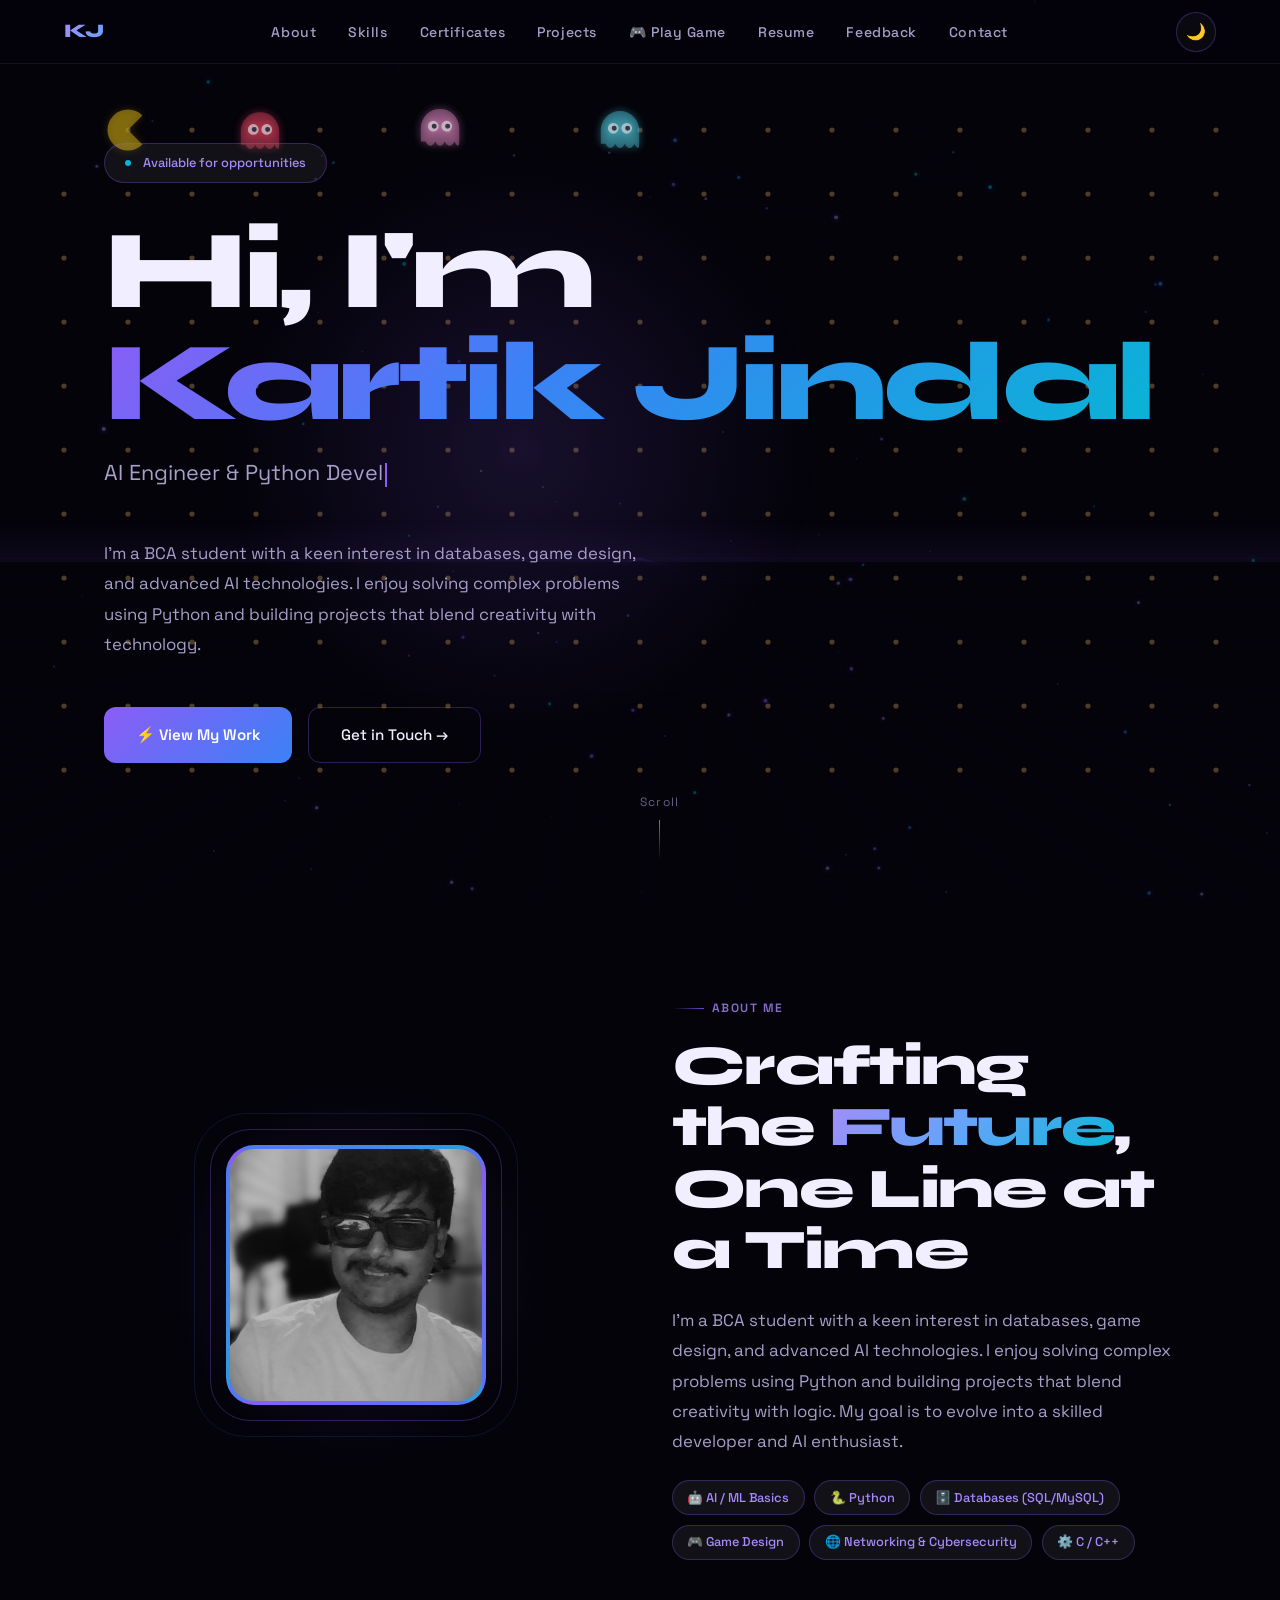
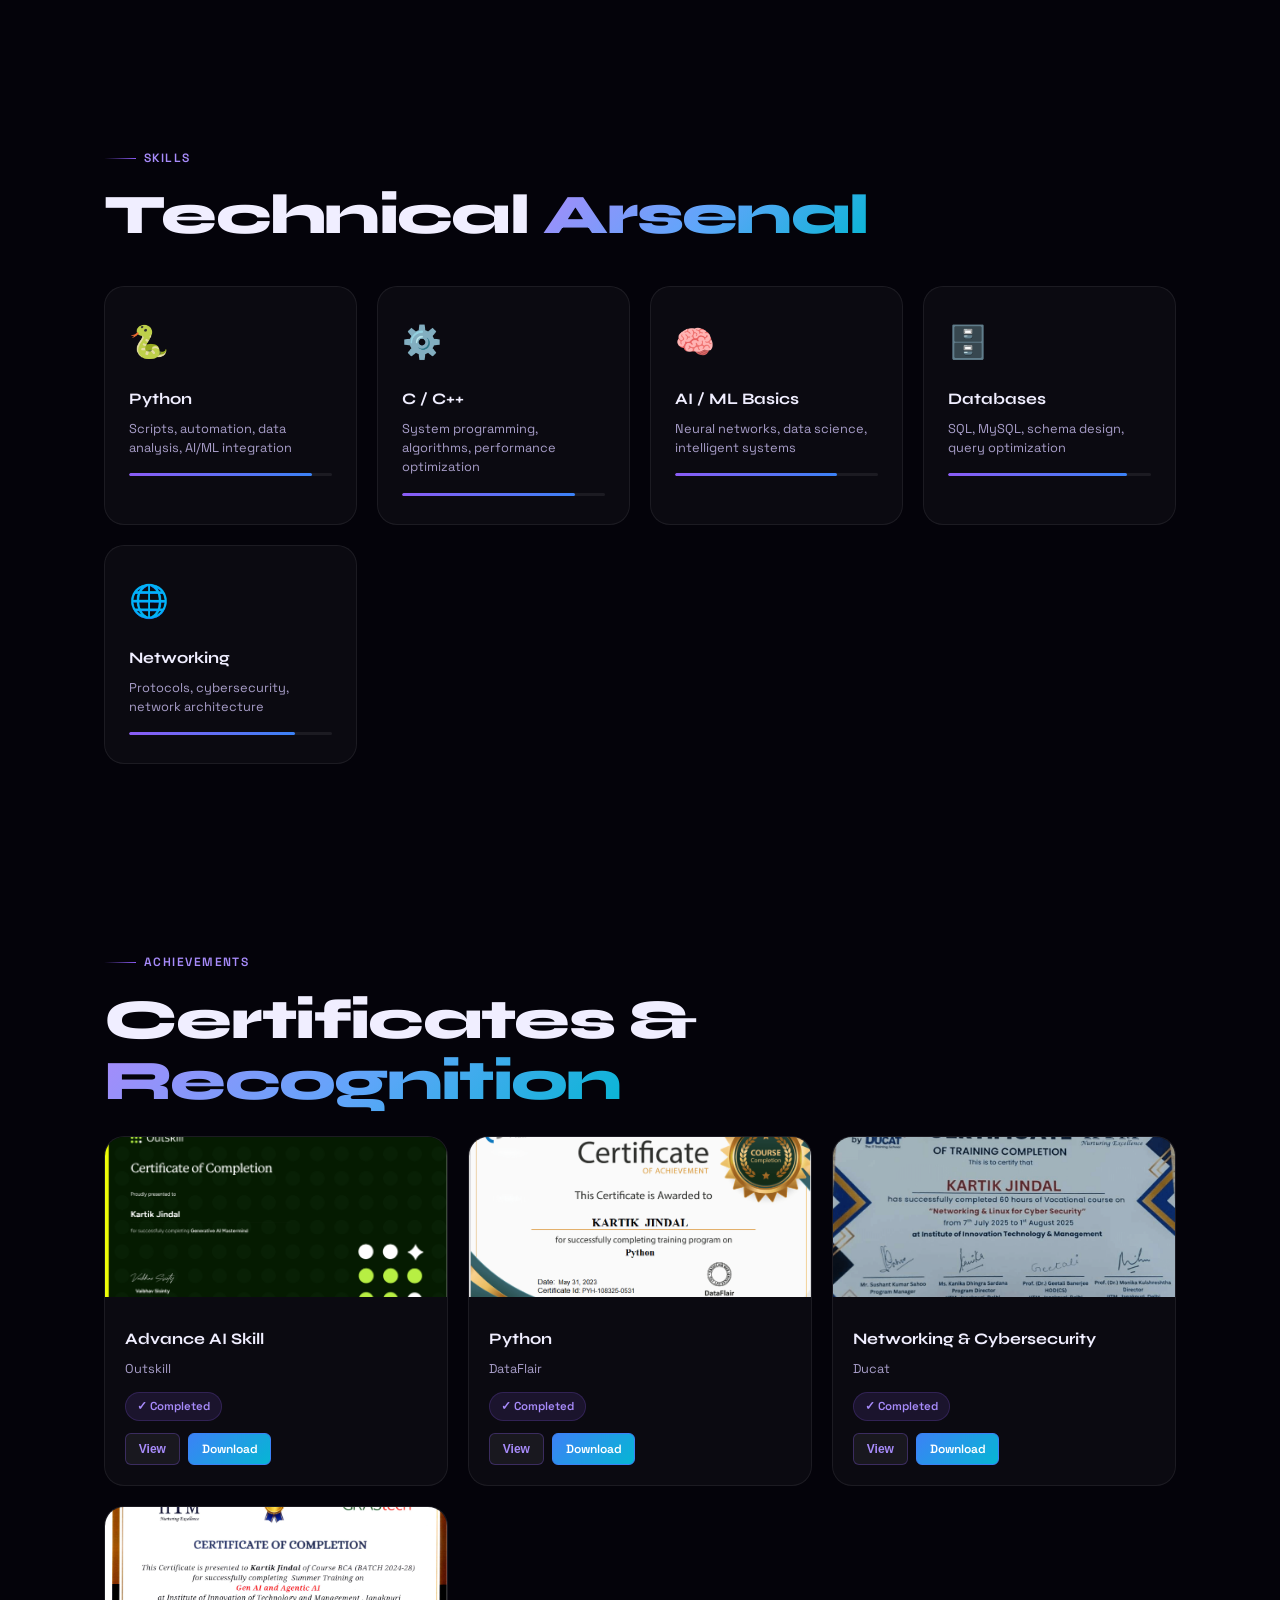
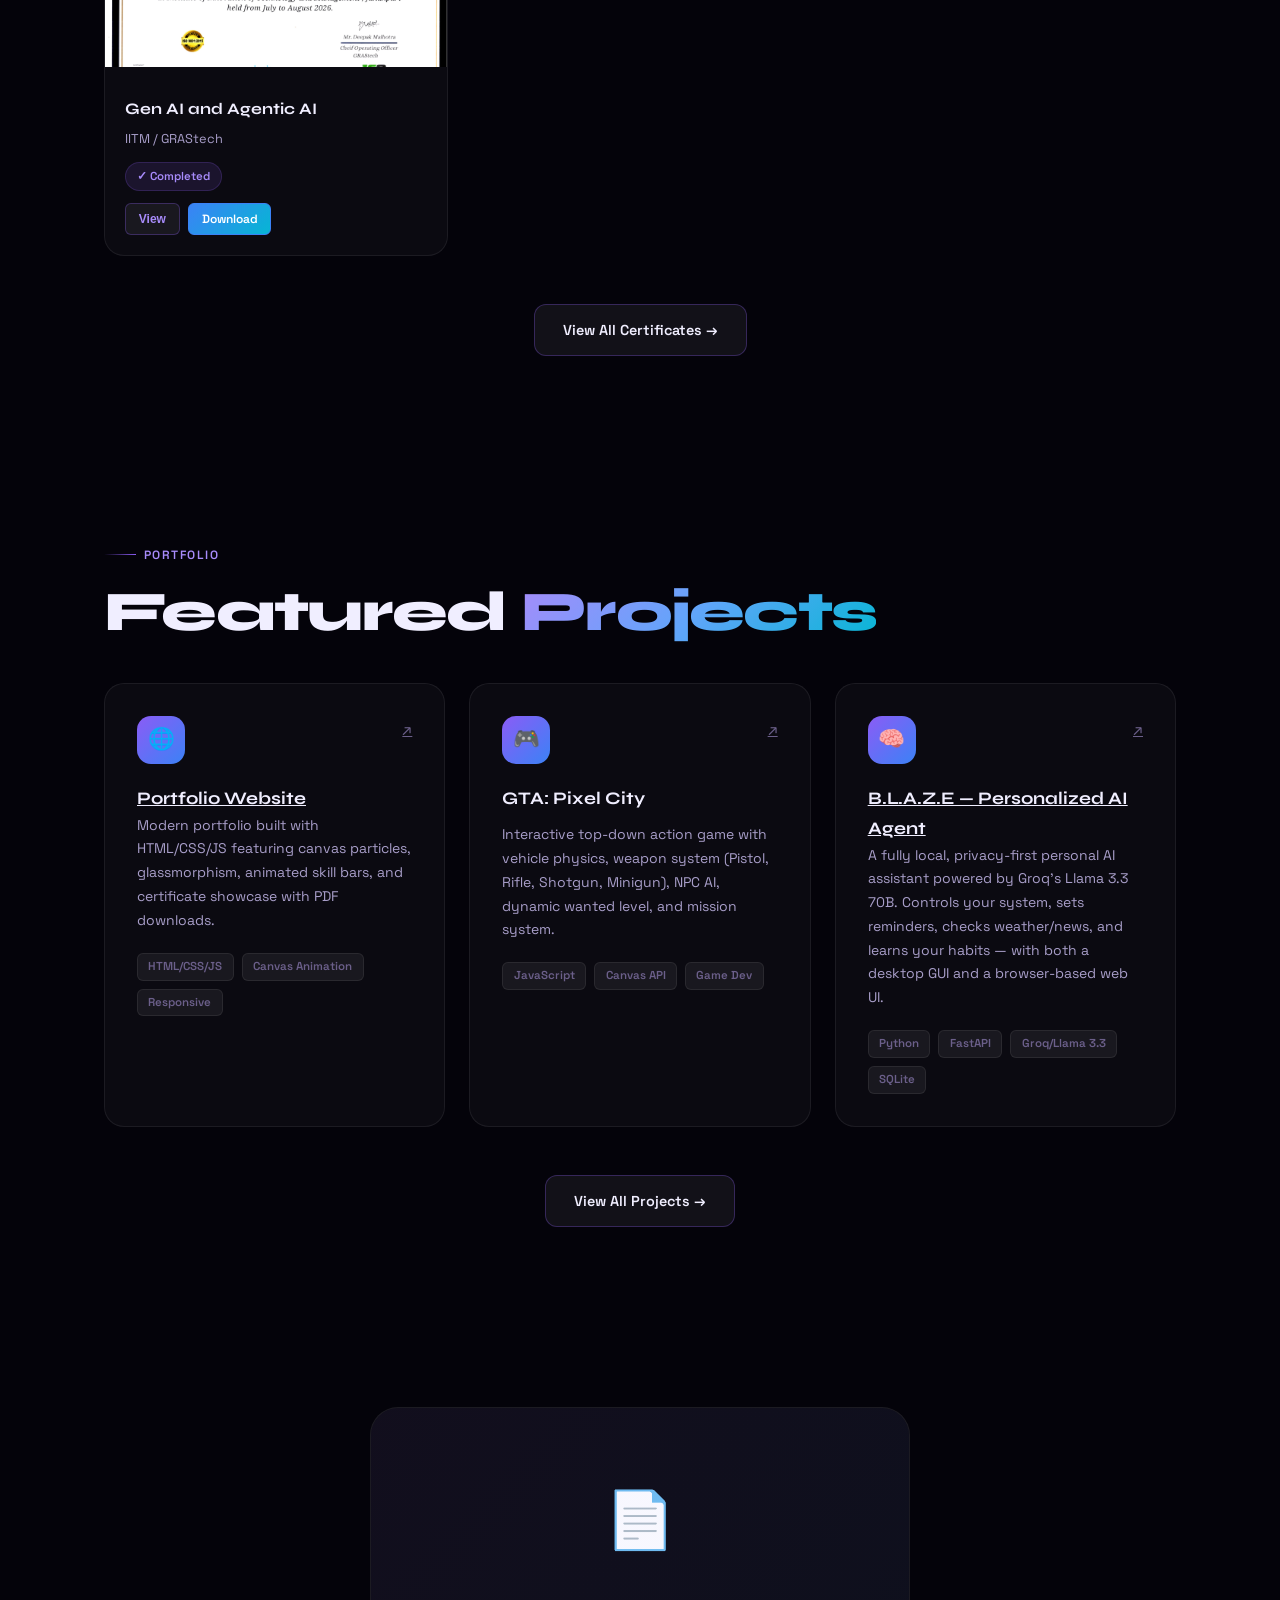
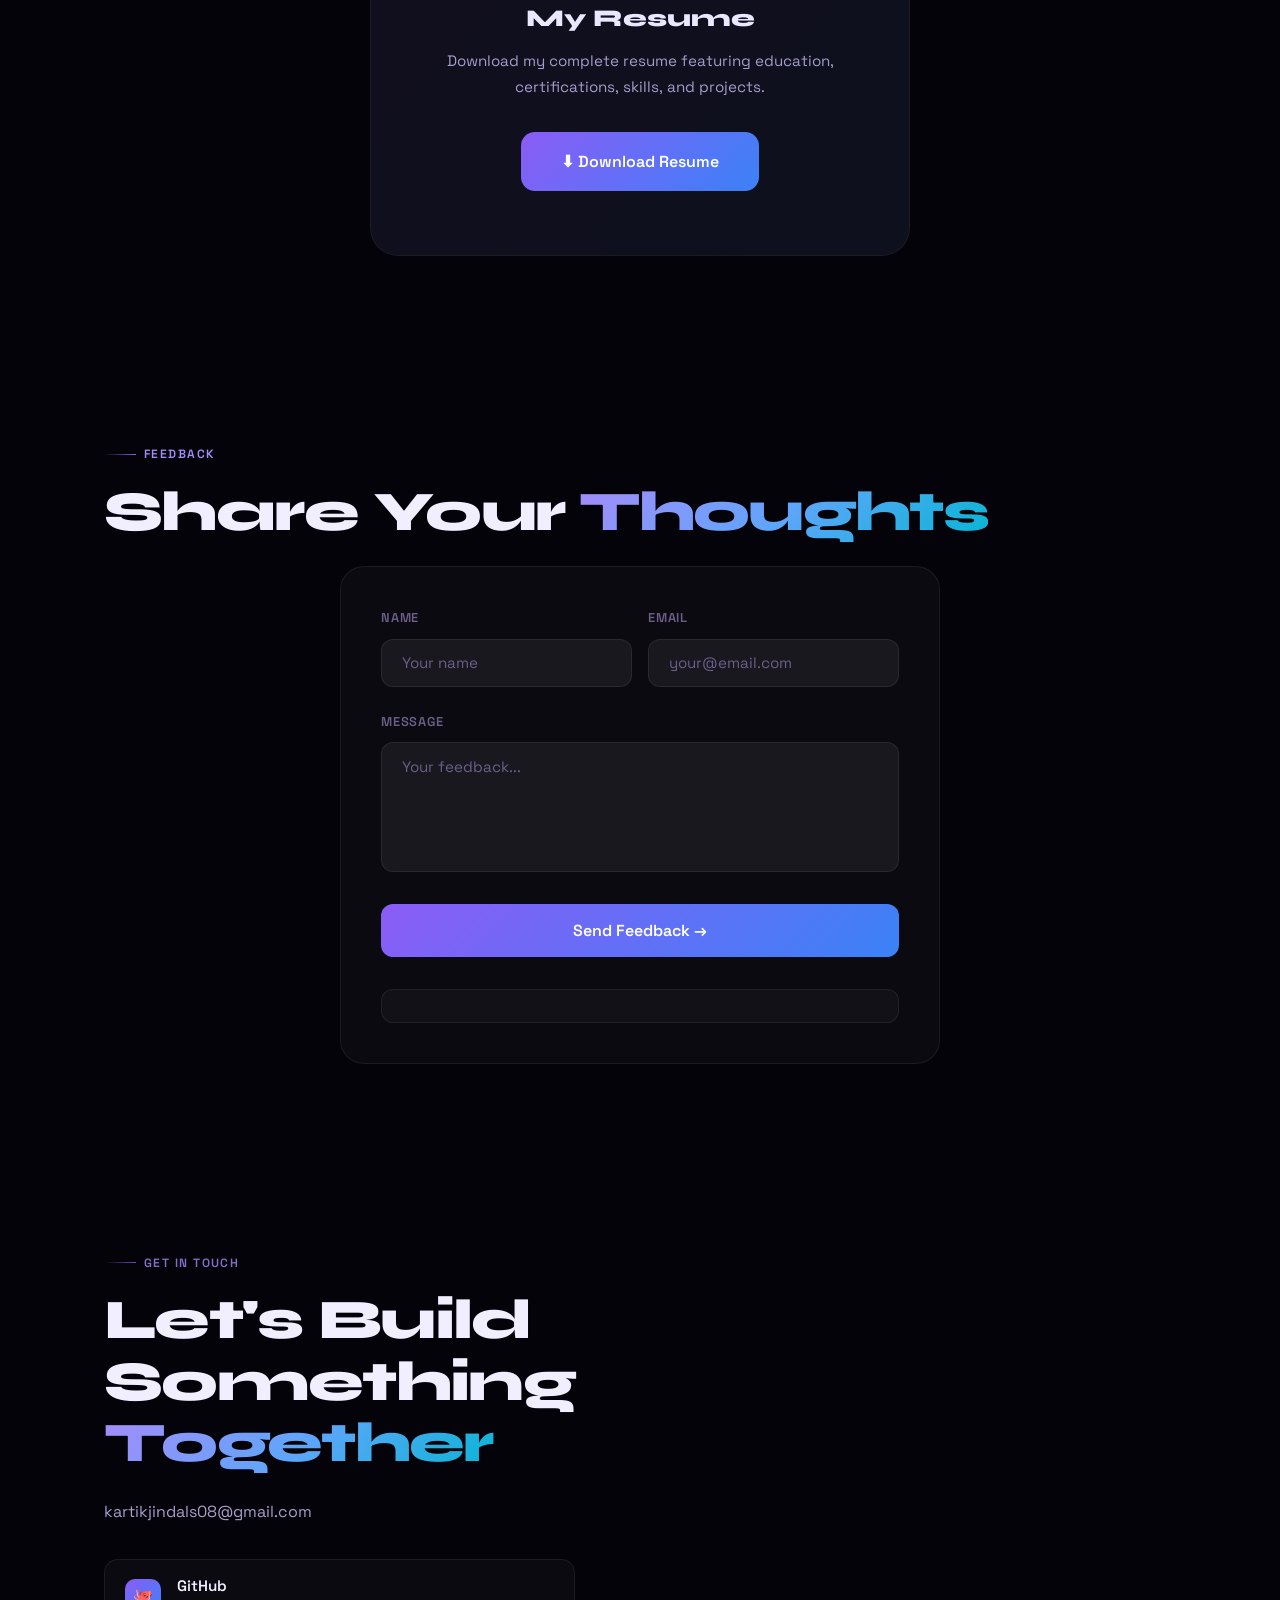
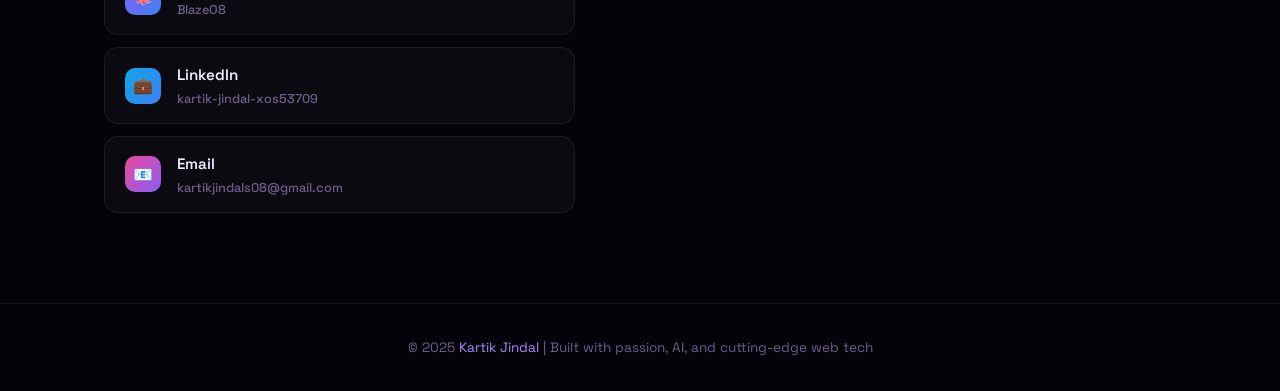
==== commit 219cbbae: "Add certificate image modal to index.html" ====
--- a/index.html
+++ b/index.html
@@ -242,6 +242,15 @@
   </div>
 </div>
 
+<!-- Certificate Image Modal -->
+<div id="certModal" class="cert-modal" onclick="if(event.target===this) closeCertModal()">
+  <div class="cert-modal-inner">
+    <button onclick="closeCertModal()" class="cert-modal-close">✕</button>
+    <img id="certModalImg" src="" alt="Certificate" class="cert-modal-img">
+    <div id="certModalTitle" class="cert-modal-title"></div>
+  </div>
+</div>
+
 <script>window.ASSET_BASE = '';</script>
 <script src="js/data.js"></script>
 <script src="js/cards.js"></script>
--- a/css/style.css
+++ b/css/style.css
@@ -1,5 +1,3 @@
-
-
 /* Certificate Image Thumbs */
 .cert-thumb-img {
   width: 100%; height: 160px; object-fit: cover; 
@@ -95,7 +93,7 @@
 ::-webkit-scrollbar-thumb{background:var(--purple);border-radius:2px}
 
 /* CANVAS BG */
-#bg-canvas{position:fixed;inset:0;z-index:0;pointer-events:none;opacity:.6}
+#bg-canvas{position:fixed;inset:0;z-index:0;pointer-events:none;opacity:.6}
 #pacman-canvas{position:fixed;inset:0;z-index:0;pointer-events:none;opacity:.8}
 
 /* NAV */
@@ -255,42 +253,42 @@
 footer{border-top:1px solid var(--border);padding:2rem clamp(1.5rem,5vw,4rem);text-align:center;color:var(--text3);font-size:.85rem;position:relative;z-index:1}
 footer span{color:var(--purple2)}
 
-/* ===== CATALOG PAGE HEADER ===== */
-.page-hero{padding:calc(var(--nav-h) + 4rem) clamp(1.5rem,5vw,4rem) 2rem;max-width:1200px;margin:0 auto;position:relative;z-index:1}
-.page-hero .back-link{display:inline-flex;align-items:center;gap:.4rem;color:var(--text2);text-decoration:none;font-size:.85rem;margin-bottom:1.5rem;transition:color .2s}
-.page-hero .back-link:hover{color:var(--purple2)}
-.page-hero .section-title{margin-bottom:.75rem}
-.page-hero .page-sub{color:var(--text2);max-width:640px;font-size:1.02rem;line-height:1.7}
-.page-stats{display:flex;gap:2rem;margin-top:2rem;flex-wrap:wrap}
-.page-stat{display:flex;flex-direction:column;gap:.2rem}
-.page-stat-num{font-family:var(--font-head);font-size:2rem;font-weight:800;background:linear-gradient(135deg,var(--purple2),var(--cyan));-webkit-background-clip:text;-webkit-text-fill-color:transparent}
-.page-stat-label{font-size:.78rem;color:var(--text3);text-transform:uppercase;letter-spacing:.08em}
-
-/* ===== CATEGORY FILTER PILLS ===== */
-.category-filters{display:flex;gap:.6rem;flex-wrap:wrap;margin:2rem 0 1rem}
-.cat-pill{display:inline-flex;align-items:center;gap:.4rem;padding:.5rem 1.1rem;border-radius:100px;background:var(--surface2);border:1px solid var(--border);color:var(--text2);font-size:.82rem;font-weight:600;cursor:pointer;transition:all .25s;user-select:none}
-.cat-pill:hover{border-color:var(--border2);color:var(--text)}
-.cat-pill.active{background:linear-gradient(135deg,var(--purple),var(--blue));color:#fff;border-color:transparent;box-shadow:0 8px 20px var(--glow-p)}
-
-/* ===== CATEGORY SECTION BLOCKS (grouped catalog view) ===== */
-.category-block{margin-bottom:3.5rem}
-.category-block[hidden]{display:none}
-.category-header{display:flex;align-items:center;gap:.75rem;margin-bottom:1.5rem;padding-bottom:.85rem;border-bottom:1px solid var(--border)}
-.category-header .category-icon{font-size:1.4rem}
-.category-header h3{font-family:var(--font-head);font-size:1.3rem;font-weight:800;color:var(--text)}
-.category-count{margin-left:auto;font-size:.78rem;font-weight:700;color:var(--text3);background:var(--surface2);padding:.25rem .7rem;border-radius:100px;border:1px solid var(--border)}
-.cert-grid-inner,.projects-grid-inner{display:grid;grid-template-columns:repeat(auto-fill,minmax(280px,1fr));gap:1.25rem}
-.projects-grid-inner{grid-template-columns:repeat(auto-fill,minmax(320px,1fr))}
-
-/* ===== LOCKED / IN-PROGRESS CERT CARDS ===== */
-.cert-thumb-placeholder{height:160px;display:flex;align-items:center;justify-content:center;font-size:2.25rem;background:repeating-linear-gradient(135deg,var(--surface2),var(--surface2) 10px,var(--surface) 10px,var(--surface) 20px);opacity:.7}
-.cert-card.cert-locked{opacity:.72}
-.cert-card.cert-locked:hover{opacity:1}
-.cert-badge-progress{background:rgba(6,182,212,.12);border-color:rgba(6,182,212,.25);color:var(--cyan)}
-.view-all-link{display:inline-flex;align-items:center;gap:.5rem;margin-top:2rem;padding:.8rem 1.75rem;border-radius:12px;background:var(--surface2);border:1px solid var(--border2);color:var(--text);text-decoration:none;font-weight:600;font-size:.9rem;transition:all .3s}
-.view-all-link:hover{background:linear-gradient(135deg,var(--purple),var(--blue));color:#fff;box-shadow:0 12px 30px var(--glow-p);transform:translateY(-2px)}
-.section-footer-cta{display:flex;justify-content:center;margin-top:1rem}
-
+/* ===== CATALOG PAGE HEADER ===== */
+.page-hero{padding:calc(var(--nav-h) + 4rem) clamp(1.5rem,5vw,4rem) 2rem;max-width:1200px;margin:0 auto;position:relative;z-index:1}
+.page-hero .back-link{display:inline-flex;align-items:center;gap:.4rem;color:var(--text2);text-decoration:none;font-size:.85rem;margin-bottom:1.5rem;transition:color .2s}
+.page-hero .back-link:hover{color:var(--purple2)}
+.page-hero .section-title{margin-bottom:.75rem}
+.page-hero .page-sub{color:var(--text2);max-width:640px;font-size:1.02rem;line-height:1.7}
+.page-stats{display:flex;gap:2rem;margin-top:2rem;flex-wrap:wrap}
+.page-stat{display:flex;flex-direction:column;gap:.2rem}
+.page-stat-num{font-family:var(--font-head);font-size:2rem;font-weight:800;background:linear-gradient(135deg,var(--purple2),var(--cyan));-webkit-background-clip:text;-webkit-text-fill-color:transparent}
+.page-stat-label{font-size:.78rem;color:var(--text3);text-transform:uppercase;letter-spacing:.08em}
+
+/* ===== CATEGORY FILTER PILLS ===== */
+.category-filters{display:flex;gap:.6rem;flex-wrap:wrap;margin:2rem 0 1rem}
+.cat-pill{display:inline-flex;align-items:center;gap:.4rem;padding:.5rem 1.1rem;border-radius:100px;background:var(--surface2);border:1px solid var(--border);color:var(--text2);font-size:.82rem;font-weight:600;cursor:pointer;transition:all .25s;user-select:none}
+.cat-pill:hover{border-color:var(--border2);color:var(--text)}
+.cat-pill.active{background:linear-gradient(135deg,var(--purple),var(--blue));color:#fff;border-color:transparent;box-shadow:0 8px 20px var(--glow-p)}
+
+/* ===== CATEGORY SECTION BLOCKS (grouped catalog view) ===== */
+.category-block{margin-bottom:3.5rem}
+.category-block[hidden]{display:none}
+.category-header{display:flex;align-items:center;gap:.75rem;margin-bottom:1.5rem;padding-bottom:.85rem;border-bottom:1px solid var(--border)}
+.category-header .category-icon{font-size:1.4rem}
+.category-header h3{font-family:var(--font-head);font-size:1.3rem;font-weight:800;color:var(--text)}
+.category-count{margin-left:auto;font-size:.78rem;font-weight:700;color:var(--text3);background:var(--surface2);padding:.25rem .7rem;border-radius:100px;border:1px solid var(--border)}
+.cert-grid-inner,.projects-grid-inner{display:grid;grid-template-columns:repeat(auto-fill,minmax(280px,1fr));gap:1.25rem}
+.projects-grid-inner{grid-template-columns:repeat(auto-fill,minmax(320px,1fr))}
+
+/* ===== LOCKED / IN-PROGRESS CERT CARDS ===== */
+.cert-thumb-placeholder{height:160px;display:flex;align-items:center;justify-content:center;font-size:2.25rem;background:repeating-linear-gradient(135deg,var(--surface2),var(--surface2) 10px,var(--surface) 10px,var(--surface) 20px);opacity:.7}
+.cert-card.cert-locked{opacity:.72}
+.cert-card.cert-locked:hover{opacity:1}
+.cert-badge-progress{background:rgba(6,182,212,.12);border-color:rgba(6,182,212,.25);color:var(--cyan)}
+.view-all-link{display:inline-flex;align-items:center;gap:.5rem;margin-top:2rem;padding:.8rem 1.75rem;border-radius:12px;background:var(--surface2);border:1px solid var(--border2);color:var(--text);text-decoration:none;font-weight:600;font-size:.9rem;transition:all .3s}
+.view-all-link:hover{background:linear-gradient(135deg,var(--purple),var(--blue));color:#fff;box-shadow:0 12px 30px var(--glow-p);transform:translateY(-2px)}
+.section-footer-cta{display:flex;justify-content:center;margin-top:1rem}
+
 /* MOBILE */
 @media(max-width:768px){
 nav .nav-links{display:none;position:fixed;inset:var(--nav-h) 0 0 0;background:rgba(4,3,10,.97);flex-direction:column;align-items:center;justify-content:center;gap:2rem;z-index:99}
@@ -305,24 +303,32 @@
 .resume-box{padding:2.5rem 1.5rem}
 }
 
-
-/* ===== UTILITY CLASSES (replacing inline styles) ===== */
-.avatar-wrap{position:relative;display:inline-block}
-.flex-center{display:flex;justify-content:center}
-.text-muted-top{color:var(--text2);margin-top:.5rem}
-.form-narrow{max-width:600px;margin:0 auto}
-.feedback-msg{margin-top:1rem;text-align:center}
-.feedback-list-wrap{margin-top:2rem}
-.contact-email-line{color:var(--text2);line-height:1.8;margin-bottom:2rem}
-.social-link-title{font-size:.95rem;font-weight:600;color:var(--text)}
-.social-link-sub{font-size:.8rem;color:var(--text3)}
-.social-icon-linkedin{background:linear-gradient(135deg,#0ea5e9,#3b82f6)}
-.social-icon-email{background:linear-gradient(135deg,#ec4899,#8b5cf6)}
-.section-pad-top{padding-top:1rem}
-
-/* Game modal */
-.game-modal{display:none;position:fixed;inset:0;background:rgba(0,0,0,0.85);z-index:9999;align-items:center;justify-content:center}
-.game-modal.open{display:flex}
-.game-modal-inner{position:relative;width:90%;max-width:960px}
-.game-modal-close{position:absolute;top:-40px;right:0;color:#fff;background:none;border:none;font-size:28px;cursor:pointer;line-height:1}
-.game-modal-iframe{border:none;border-radius:12px;display:block}
+
+/* ===== UTILITY CLASSES (replacing inline styles) ===== */
+.avatar-wrap{position:relative;display:inline-block}
+.flex-center{display:flex;justify-content:center}
+.text-muted-top{color:var(--text2);margin-top:.5rem}
+.form-narrow{max-width:600px;margin:0 auto}
+.feedback-msg{margin-top:1rem;text-align:center}
+.feedback-list-wrap{margin-top:2rem}
+.contact-email-line{color:var(--text2);line-height:1.8;margin-bottom:2rem}
+.social-link-title{font-size:.95rem;font-weight:600;color:var(--text)}
+.social-link-sub{font-size:.8rem;color:var(--text3)}
+.social-icon-linkedin{background:linear-gradient(135deg,#0ea5e9,#3b82f6)}
+.social-icon-email{background:linear-gradient(135deg,#ec4899,#8b5cf6)}
+.section-pad-top{padding-top:1rem}
+
+/* Game modal */
+.game-modal{display:none;position:fixed;inset:0;background:rgba(0,0,0,0.85);z-index:9999;align-items:center;justify-content:center}
+.game-modal.open{display:flex}
+.game-modal-inner{position:relative;width:90%;max-width:960px}
+.game-modal-close{position:absolute;top:-40px;right:0;color:#fff;background:none;border:none;font-size:28px;cursor:pointer;line-height:1}
+.game-modal-iframe{border:none;border-radius:12px;display:block}
+
+/* Certificate image modal (lightbox) */
+.cert-modal{display:none;position:fixed;inset:0;background:rgba(0,0,0,0.9);z-index:9999;align-items:center;justify-content:center;padding:2rem;cursor:zoom-out}
+.cert-modal.open{display:flex}
+.cert-modal-inner{position:relative;max-width:min(92vw,1000px);max-height:88vh;cursor:default}
+.cert-modal-close{position:absolute;top:-42px;right:0;color:#fff;background:none;border:none;font-size:28px;cursor:pointer;line-height:1}
+.cert-modal-img{display:block;max-width:100%;max-height:88vh;border-radius:12px;box-shadow:0 20px 60px rgba(0,0,0,0.6);background:#fff}
+.cert-modal-title{color:#fff;text-align:center;margin-top:0.75rem;font-size:0.95rem;opacity:0.85}
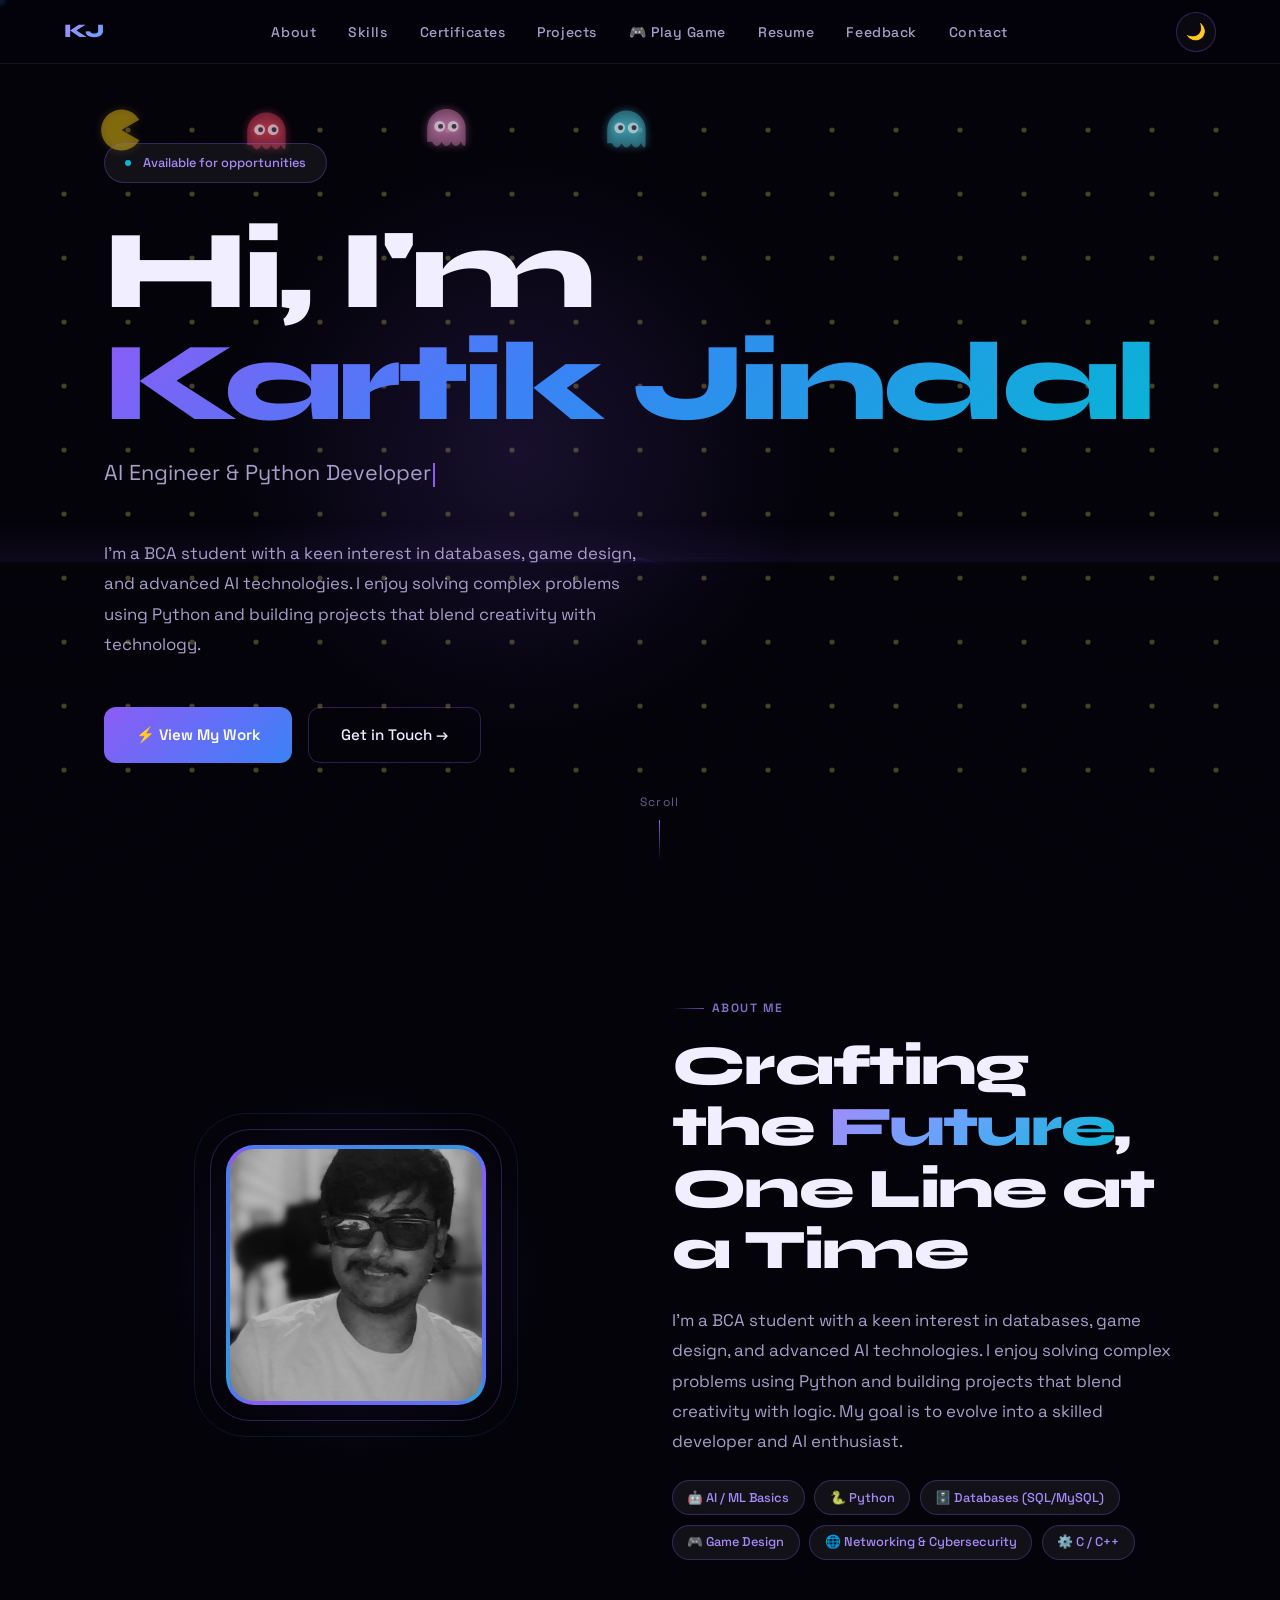
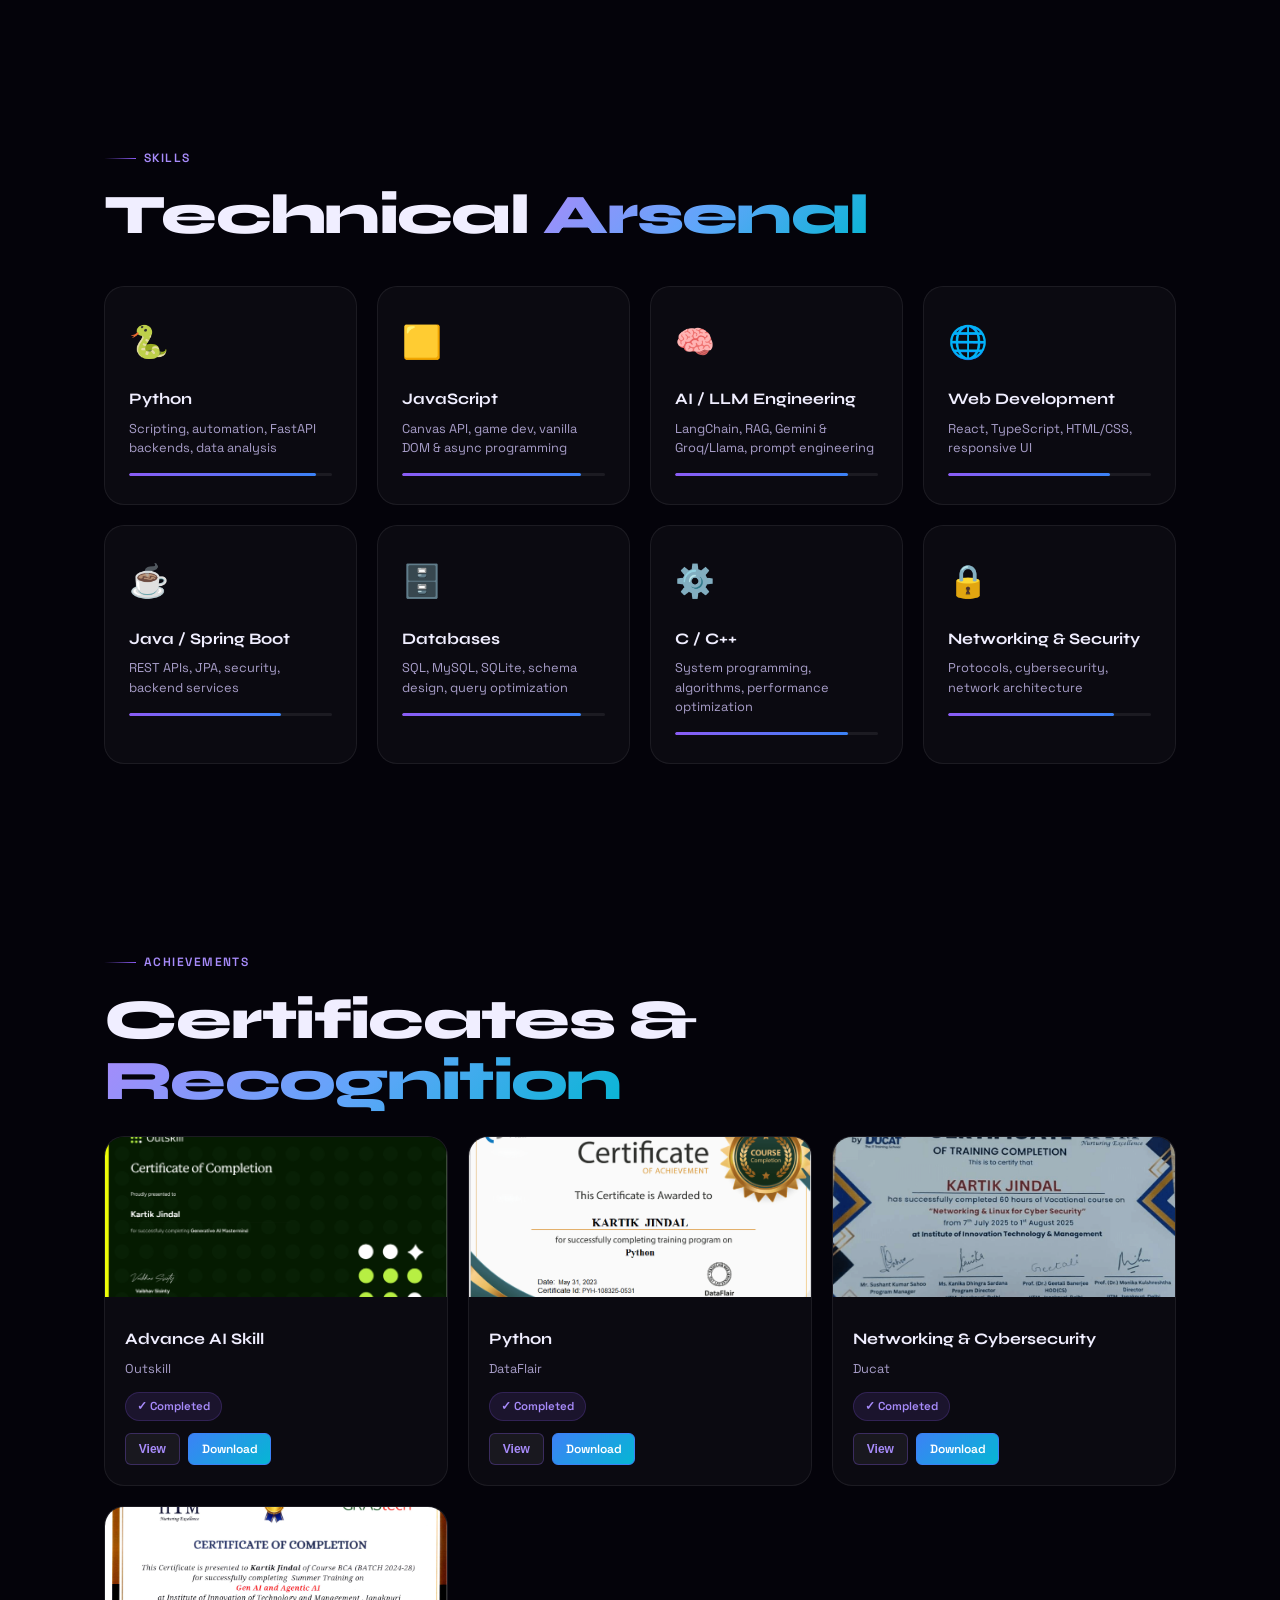
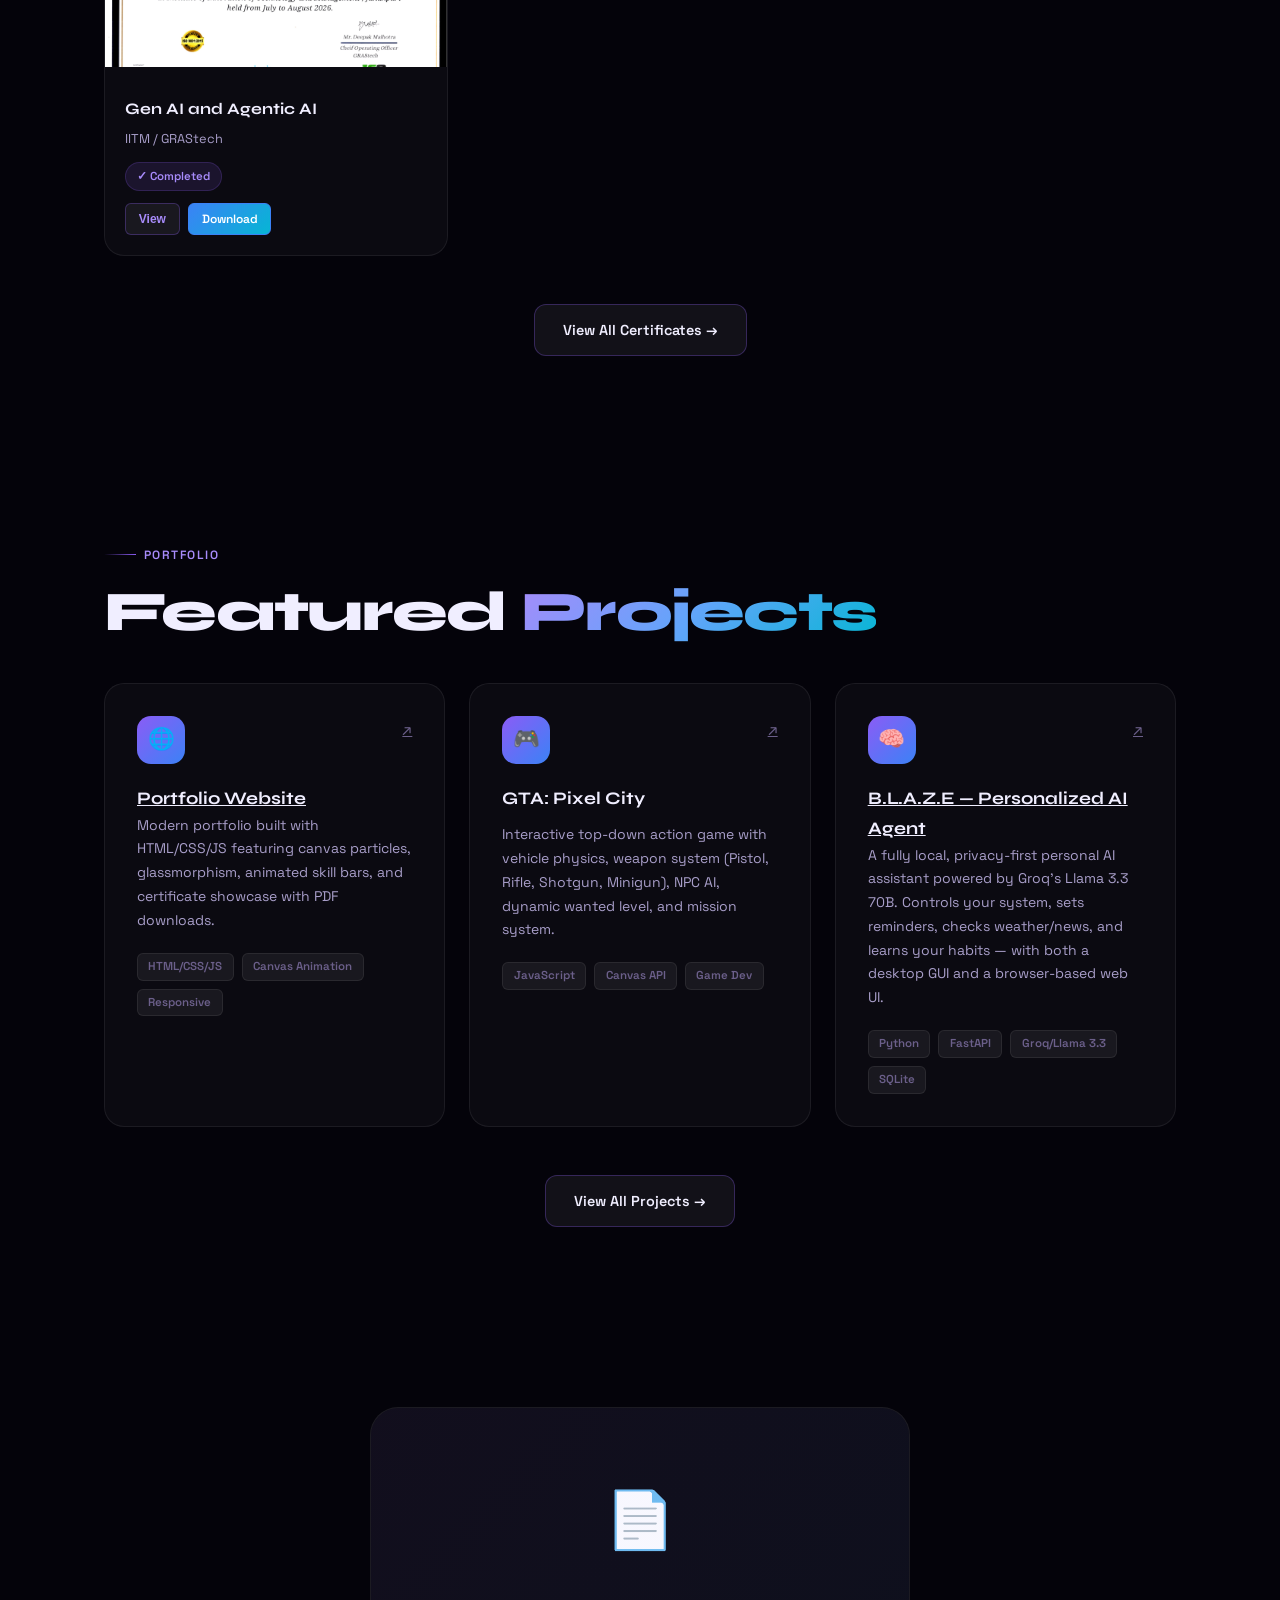
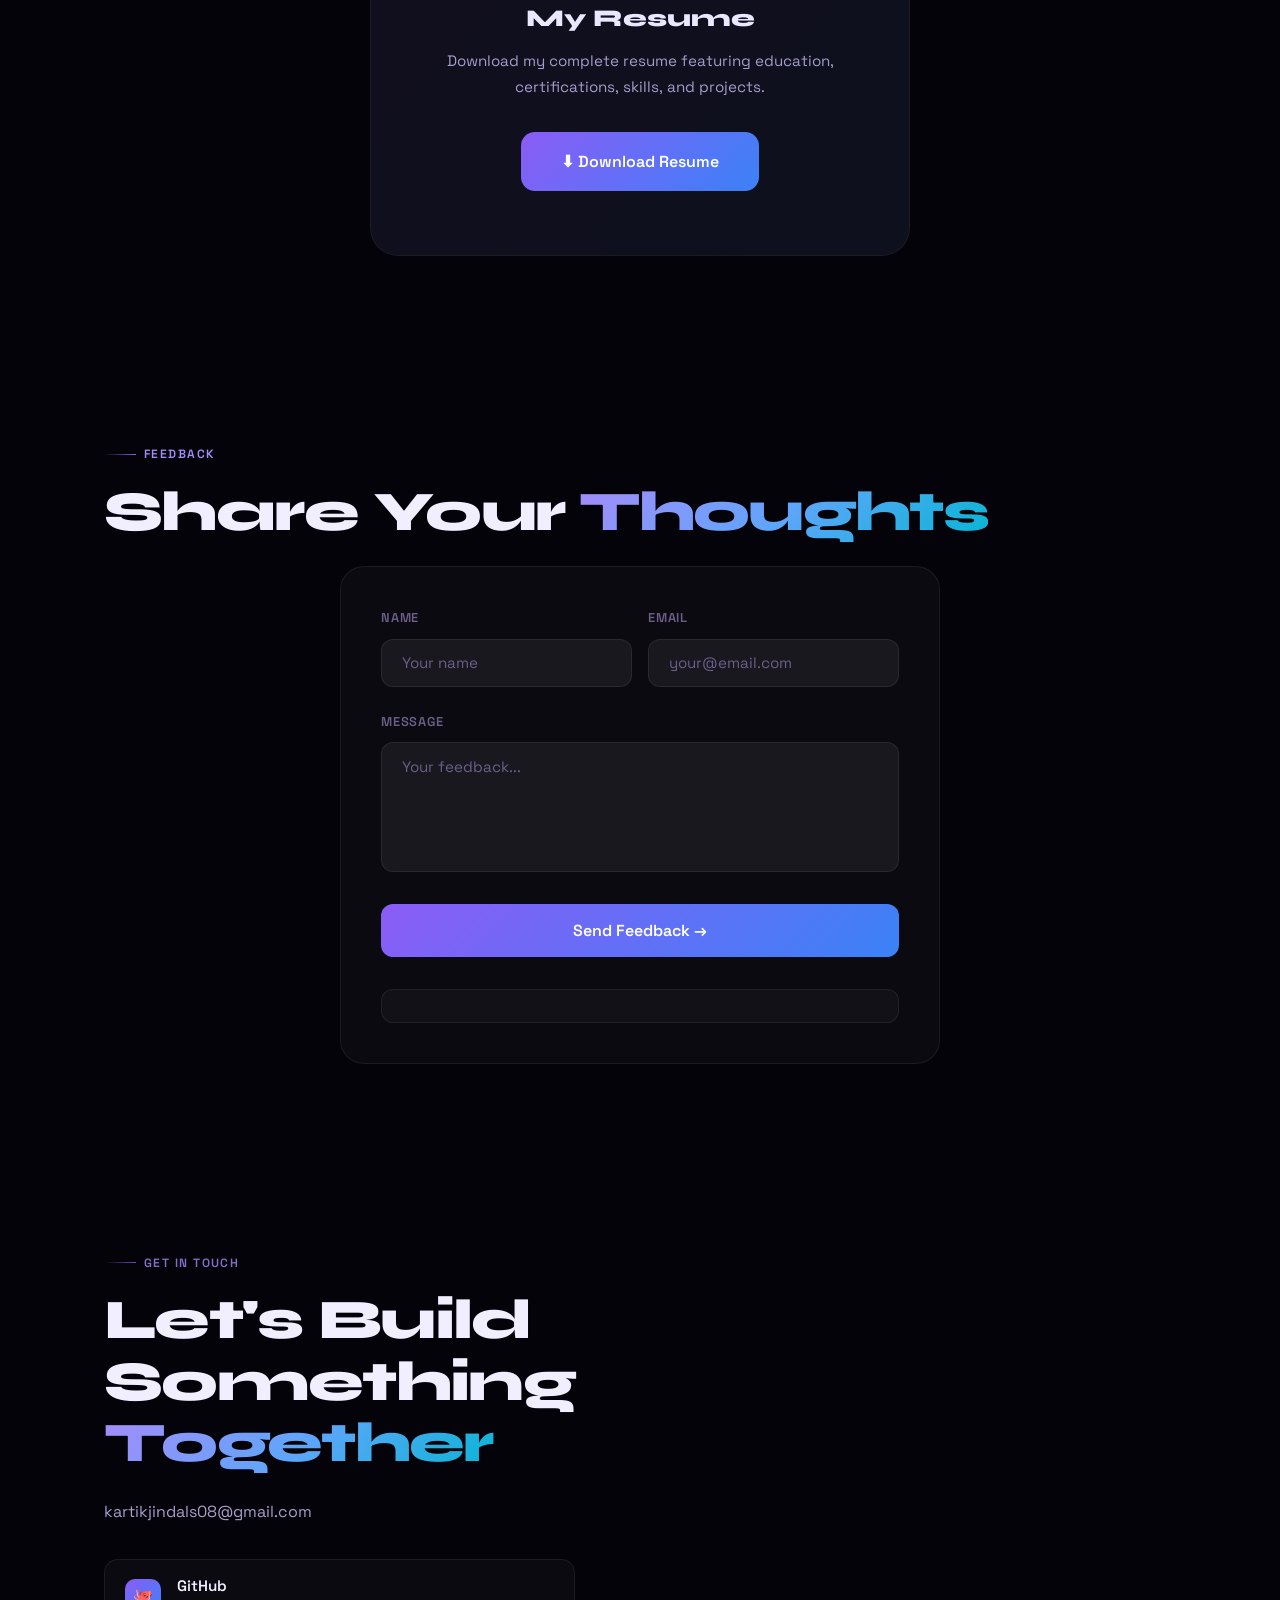
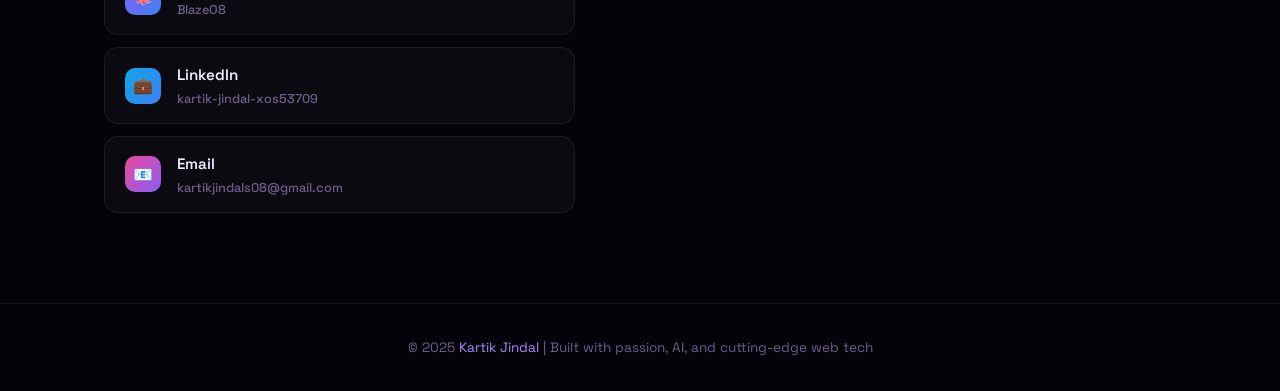
==== commit 0a006794: "Update index.html" ====
--- a/index.html
+++ b/index.html
@@ -96,10 +96,40 @@
   <div class="section-label reveal">Skills</div>
   <h2 class="section-title reveal reveal-delay-1">Technical <span class="gradient-text">Arsenal</span></h2>
   <div class="skills-grid" id="skills-grid">
-    <div class="skill-card reveal" data-level="90">
+    <div class="skill-card reveal" data-level="92">
       <span class="skill-icon">🐍</span>
       <div class="skill-name">Python</div>
-      <div class="skill-desc">Scripts, automation, data analysis, AI/ML integration</div>
+      <div class="skill-desc">Scripting, automation, FastAPI backends, data analysis</div>
+      <div class="skill-bar-wrap"><div class="skill-bar"></div></div>
+    </div>
+    <div class="skill-card reveal reveal-delay-1" data-level="88">
+      <span class="skill-icon">🟨</span>
+      <div class="skill-name">JavaScript</div>
+      <div class="skill-desc">Canvas API, game dev, vanilla DOM & async programming</div>
+      <div class="skill-bar-wrap"><div class="skill-bar"></div></div>
+    </div>
+    <div class="skill-card reveal reveal-delay-2" data-level="85">
+      <span class="skill-icon">🧠</span>
+      <div class="skill-name">AI / LLM Engineering</div>
+      <div class="skill-desc">LangChain, RAG, Gemini & Groq/Llama, prompt engineering</div>
+      <div class="skill-bar-wrap"><div class="skill-bar"></div></div>
+    </div>
+    <div class="skill-card reveal reveal-delay-3" data-level="80">
+      <span class="skill-icon">🌐</span>
+      <div class="skill-name">Web Development</div>
+      <div class="skill-desc">React, TypeScript, HTML/CSS, responsive UI</div>
+      <div class="skill-bar-wrap"><div class="skill-bar"></div></div>
+    </div>
+    <div class="skill-card reveal reveal-delay-4" data-level="75">
+      <span class="skill-icon">☕</span>
+      <div class="skill-name">Java / Spring Boot</div>
+      <div class="skill-desc">REST APIs, JPA, security, backend services</div>
+      <div class="skill-bar-wrap"><div class="skill-bar"></div></div>
+    </div>
+    <div class="skill-card reveal" data-level="88">
+      <span class="skill-icon">🗄️</span>
+      <div class="skill-name">Databases</div>
+      <div class="skill-desc">SQL, MySQL, SQLite, schema design, query optimization</div>
       <div class="skill-bar-wrap"><div class="skill-bar"></div></div>
     </div>
     <div class="skill-card reveal reveal-delay-1" data-level="85">
@@ -108,21 +138,9 @@
       <div class="skill-desc">System programming, algorithms, performance optimization</div>
       <div class="skill-bar-wrap"><div class="skill-bar"></div></div>
     </div>
-    <div class="skill-card reveal reveal-delay-2" data-level="80">
-      <span class="skill-icon">🧠</span>
-      <div class="skill-name">AI / ML Basics</div>
-      <div class="skill-desc">Neural networks, data science, intelligent systems</div>
-      <div class="skill-bar-wrap"><div class="skill-bar"></div></div>
-    </div>
-    <div class="skill-card reveal reveal-delay-3" data-level="88">
-      <span class="skill-icon">🗄️</span>
-      <div class="skill-name">Databases</div>
-      <div class="skill-desc">SQL, MySQL, schema design, query optimization</div>
-      <div class="skill-bar-wrap"><div class="skill-bar"></div></div>
-    </div>
-    <div class="skill-card reveal reveal-delay-4" data-level="82">
-      <span class="skill-icon">🌐</span>
-      <div class="skill-name">Networking</div>
+    <div class="skill-card reveal reveal-delay-2" data-level="82">
+      <span class="skill-icon">🔒</span>
+      <div class="skill-name">Networking & Security</div>
       <div class="skill-desc">Protocols, cybersecurity, network architecture</div>
       <div class="skill-bar-wrap"><div class="skill-bar"></div></div>
     </div>
--- a/css/style.css
+++ b/css/style.css
@@ -326,9 +326,17 @@
 .game-modal-iframe{border:none;border-radius:12px;display:block}
 
 /* Certificate image modal (lightbox) */
-.cert-modal{display:none;position:fixed;inset:0;background:rgba(0,0,0,0.9);z-index:9999;align-items:center;justify-content:center;padding:2rem;cursor:zoom-out}
-.cert-modal.open{display:flex}
-.cert-modal-inner{position:relative;max-width:min(92vw,1000px);max-height:88vh;cursor:default}
+.cert-modal{position:fixed;inset:0;background:rgba(0,0,0,0.9);z-index:9999;display:flex;align-items:center;justify-content:center;padding:2rem;opacity:0;pointer-events:none;transition:opacity 0.28s ease}
+.cert-modal.open{opacity:1;pointer-events:auto;cursor:zoom-out}
+.cert-modal-inner{position:relative;max-width:min(92vw,1000px);max-height:88vh;cursor:default;transform:scale(0.82) translateY(30px);opacity:0;transition:transform 0.38s cubic-bezier(.19,1.15,.32,1),opacity 0.3s ease}
+.cert-modal.open .cert-modal-inner{transform:scale(1) translateY(0);opacity:1}
 .cert-modal-close{position:absolute;top:-42px;right:0;color:#fff;background:none;border:none;font-size:28px;cursor:pointer;line-height:1}
-.cert-modal-img{display:block;max-width:100%;max-height:88vh;border-radius:12px;box-shadow:0 20px 60px rgba(0,0,0,0.6);background:#fff}
+.cert-modal-img-wrap{overflow:hidden;border-radius:12px;max-width:100%;max-height:88vh;display:flex;align-items:center;justify-content:center;box-shadow:0 20px 60px rgba(0,0,0,0.6);background:#fff}
+.cert-modal-img{display:block;max-width:100%;max-height:88vh;user-select:none;-webkit-user-drag:none;transform-origin:center center;transition:transform 0.15s ease-out;cursor:zoom-in}
+.cert-modal-img.zoomed{cursor:grab}
+.cert-modal-img.dragging{cursor:grabbing;transition:none}
 .cert-modal-title{color:#fff;text-align:center;margin-top:0.75rem;font-size:0.95rem;opacity:0.85}
+.cert-zoom-controls{position:absolute;top:-42px;left:0;display:flex;gap:0.4rem;align-items:center}
+.cert-zoom-btn{background:rgba(255,255,255,0.12);border:1px solid rgba(255,255,255,0.25);color:#fff;width:32px;height:32px;border-radius:8px;font-size:18px;cursor:pointer;display:flex;align-items:center;justify-content:center;line-height:1}
+.cert-zoom-btn:hover{background:rgba(255,255,255,0.22)}
+.cert-zoom-level{color:#fff;font-size:0.8rem;opacity:0.8;min-width:42px;text-align:center;cursor:pointer}
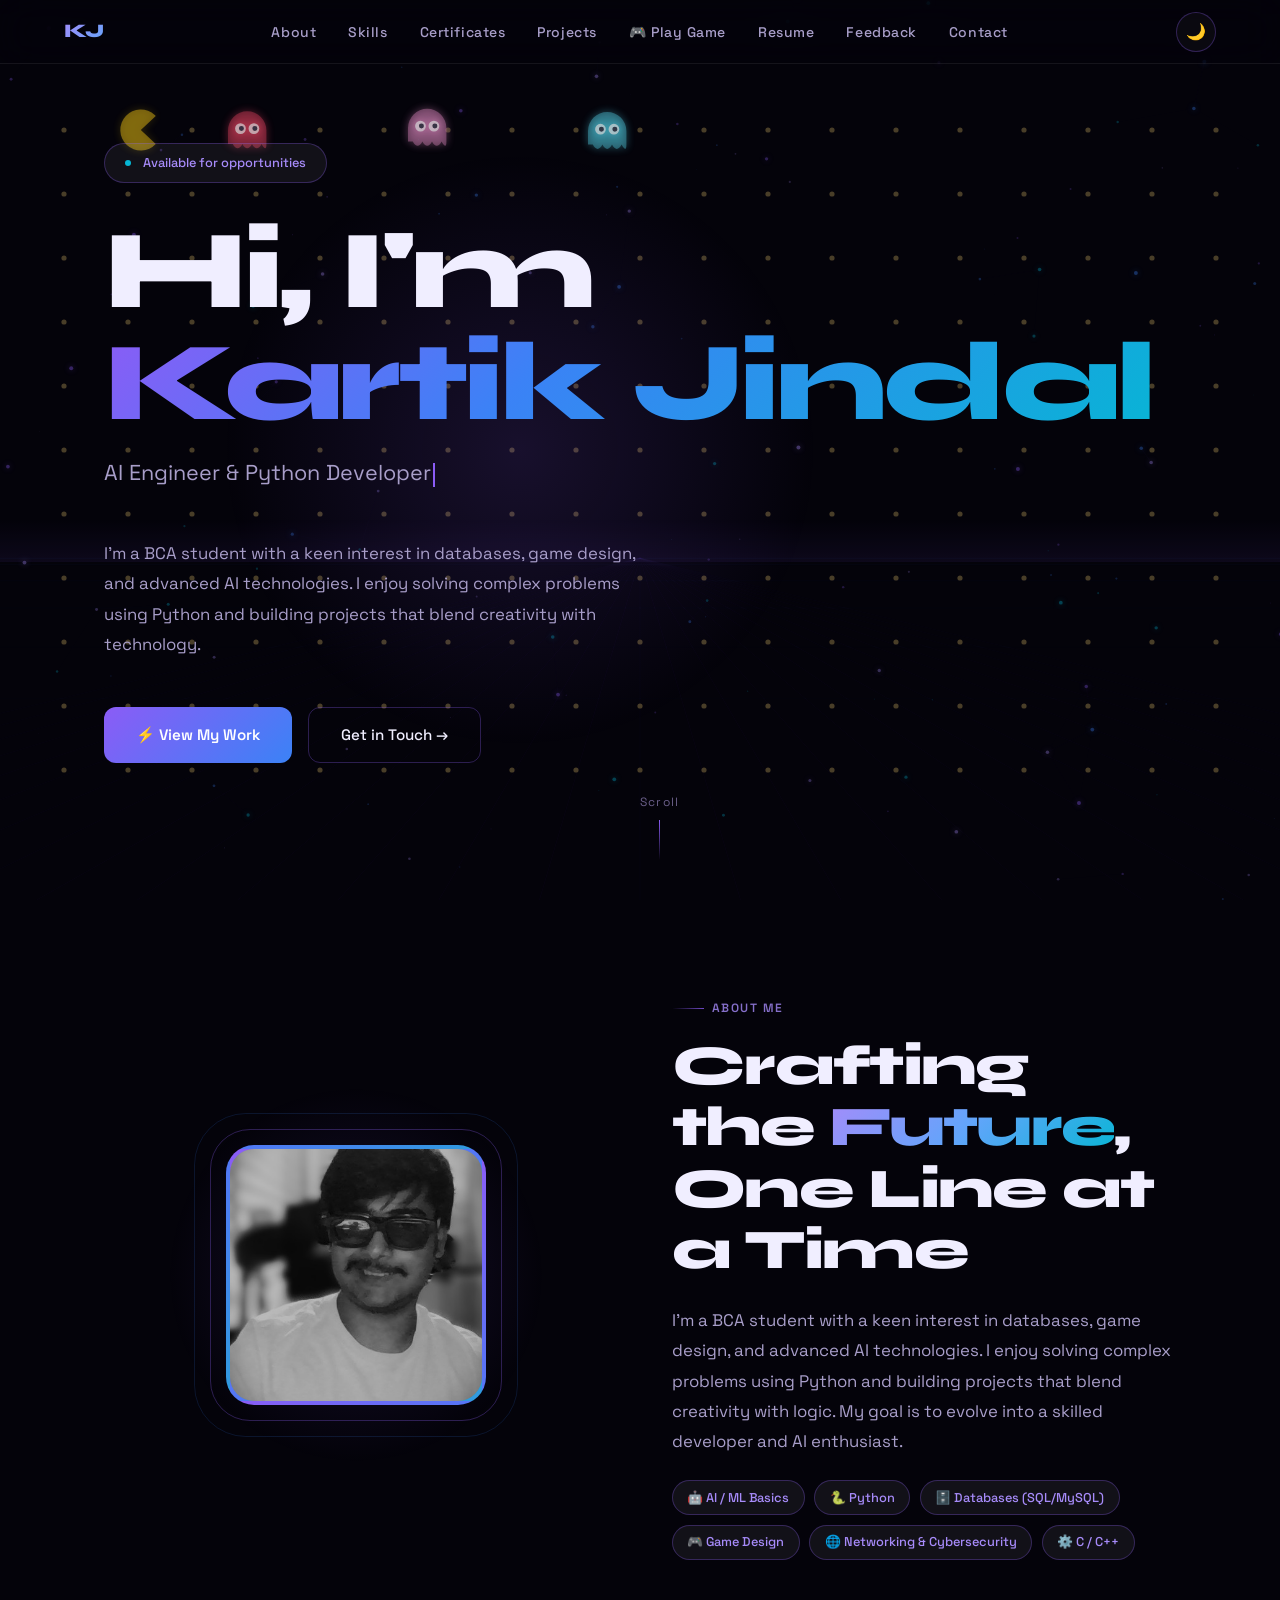
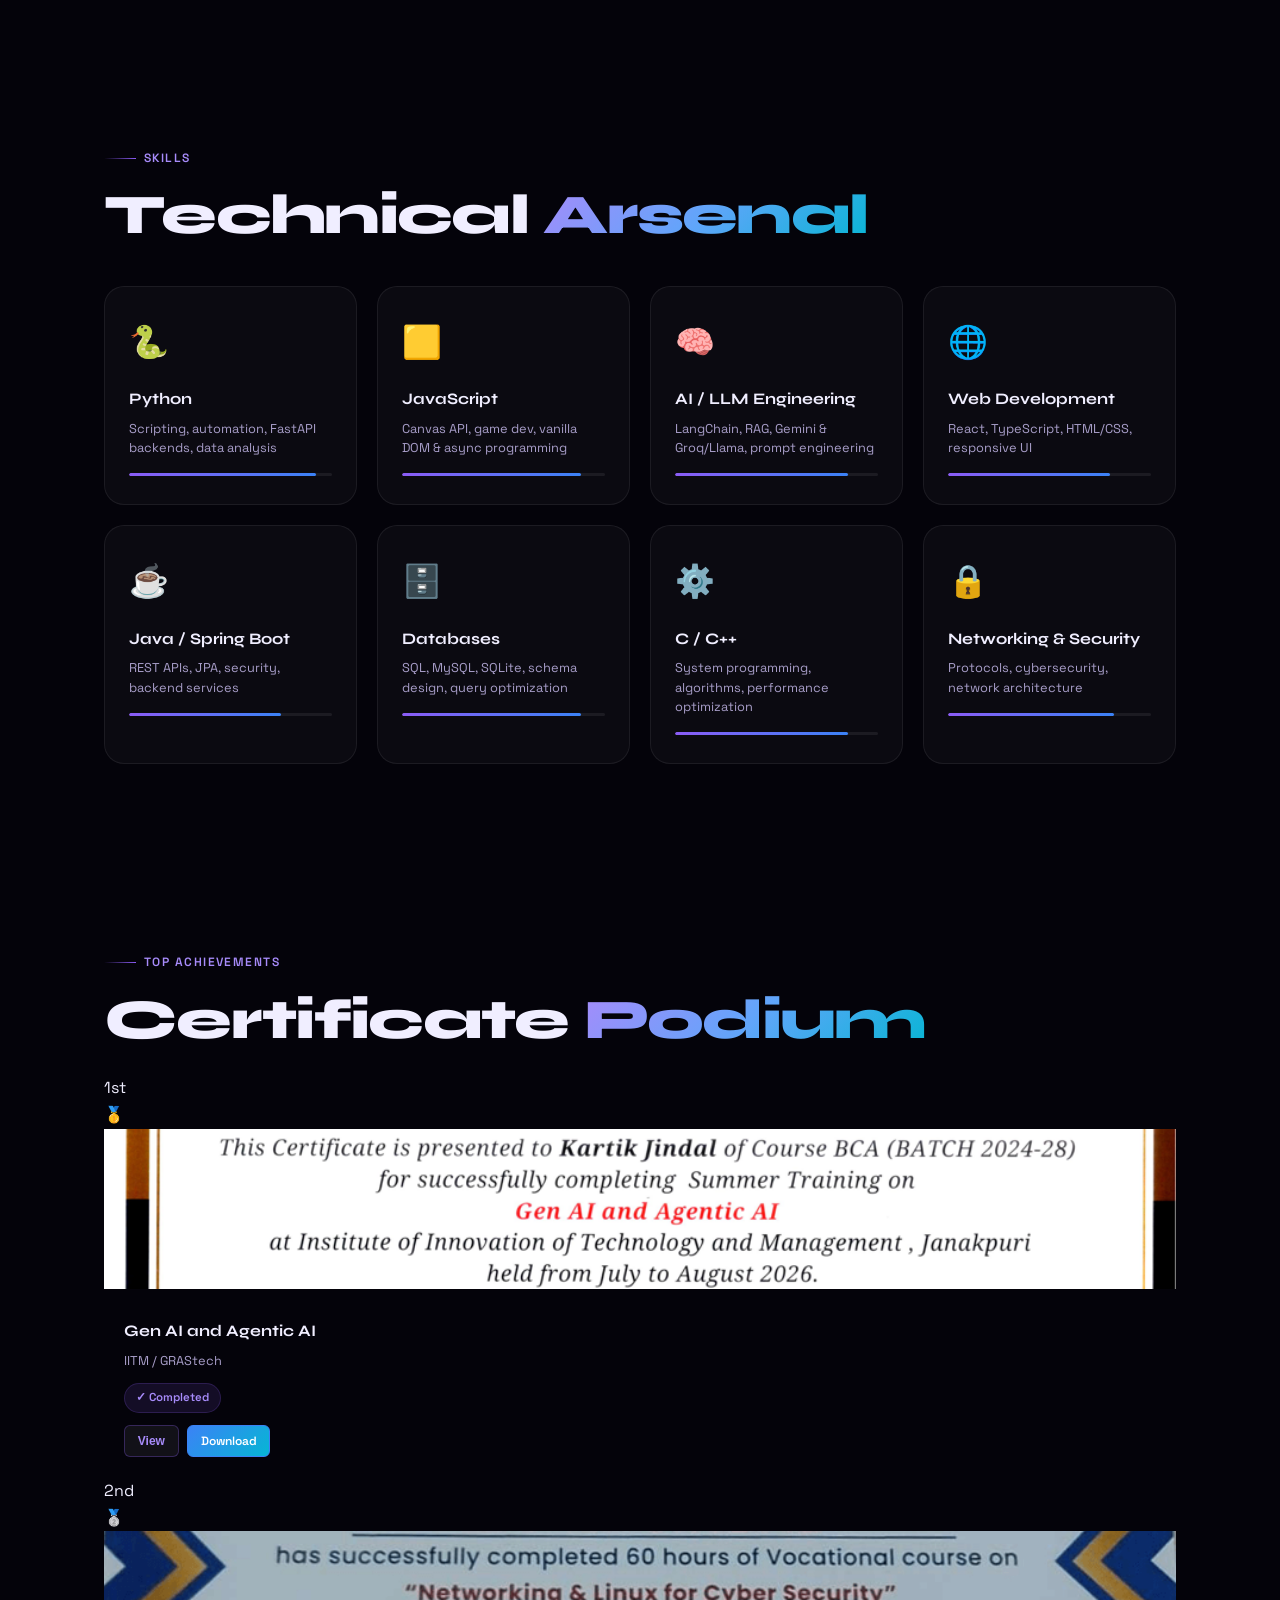
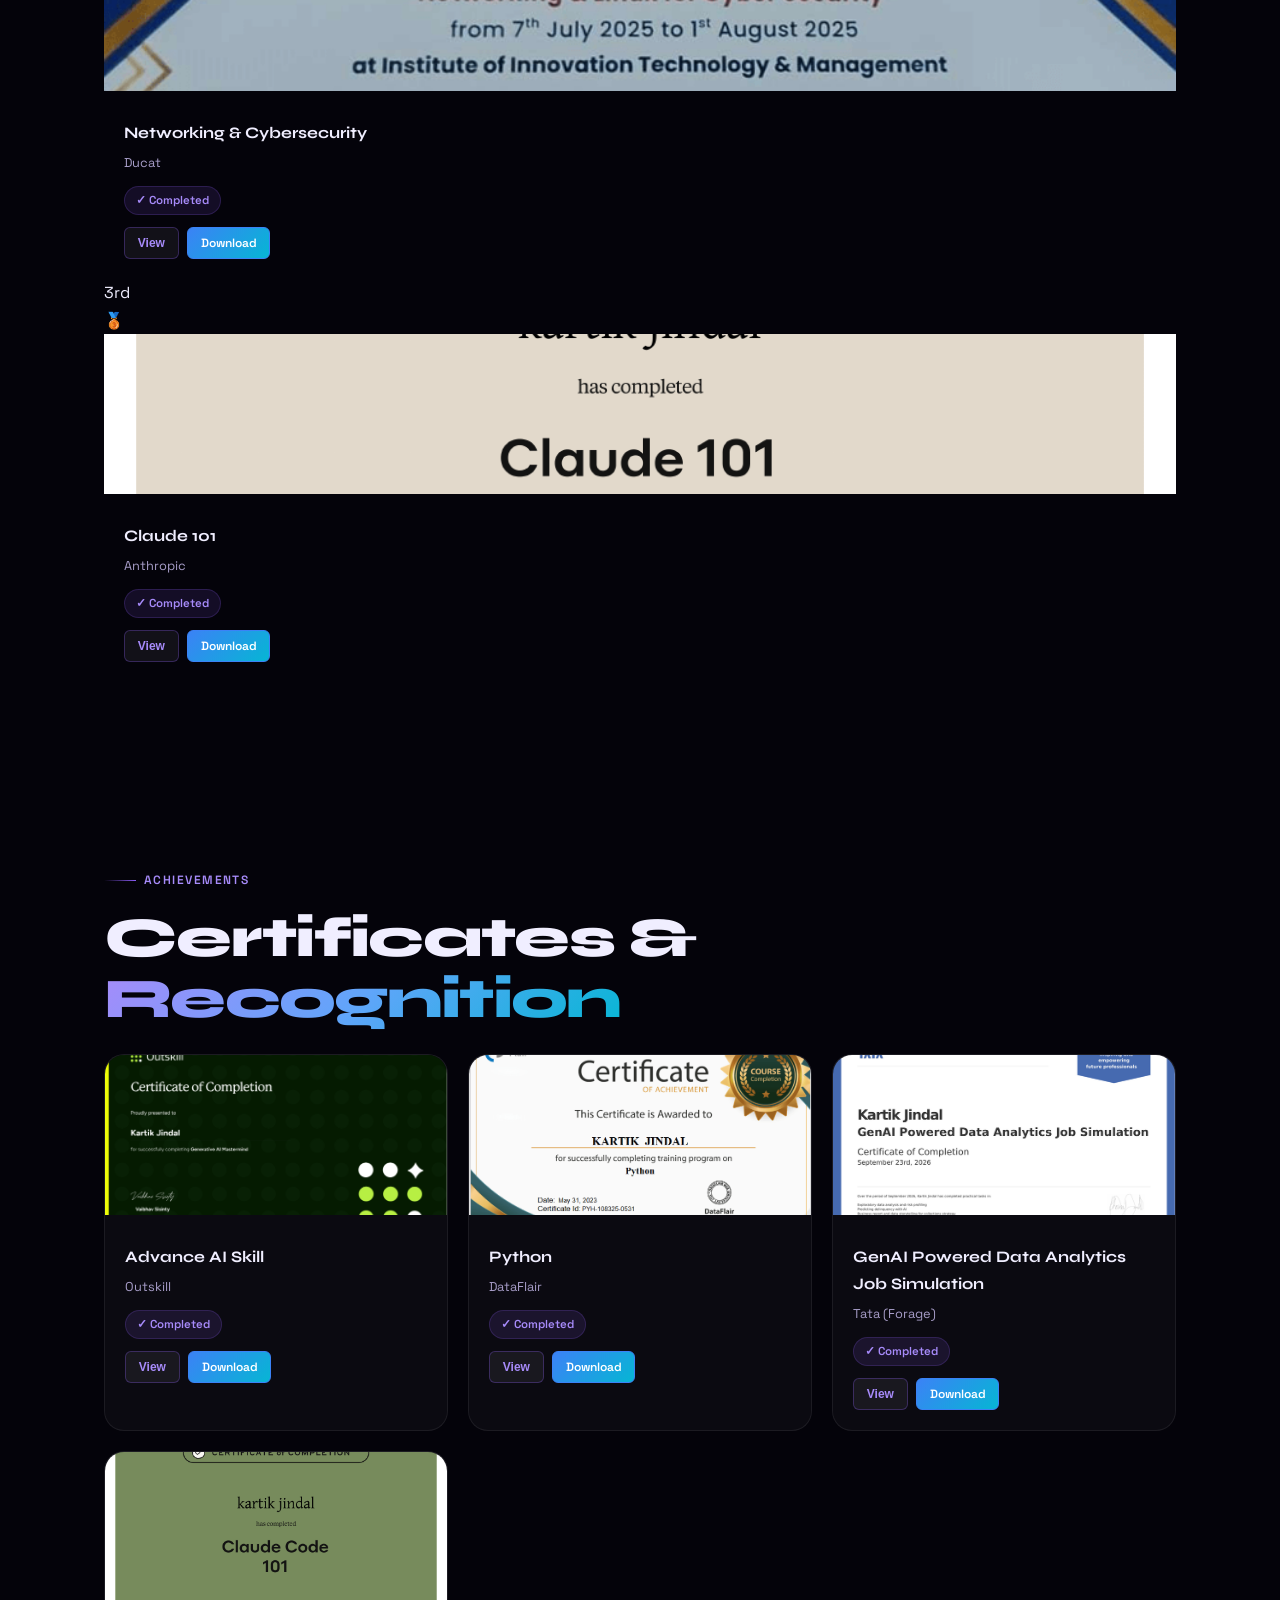
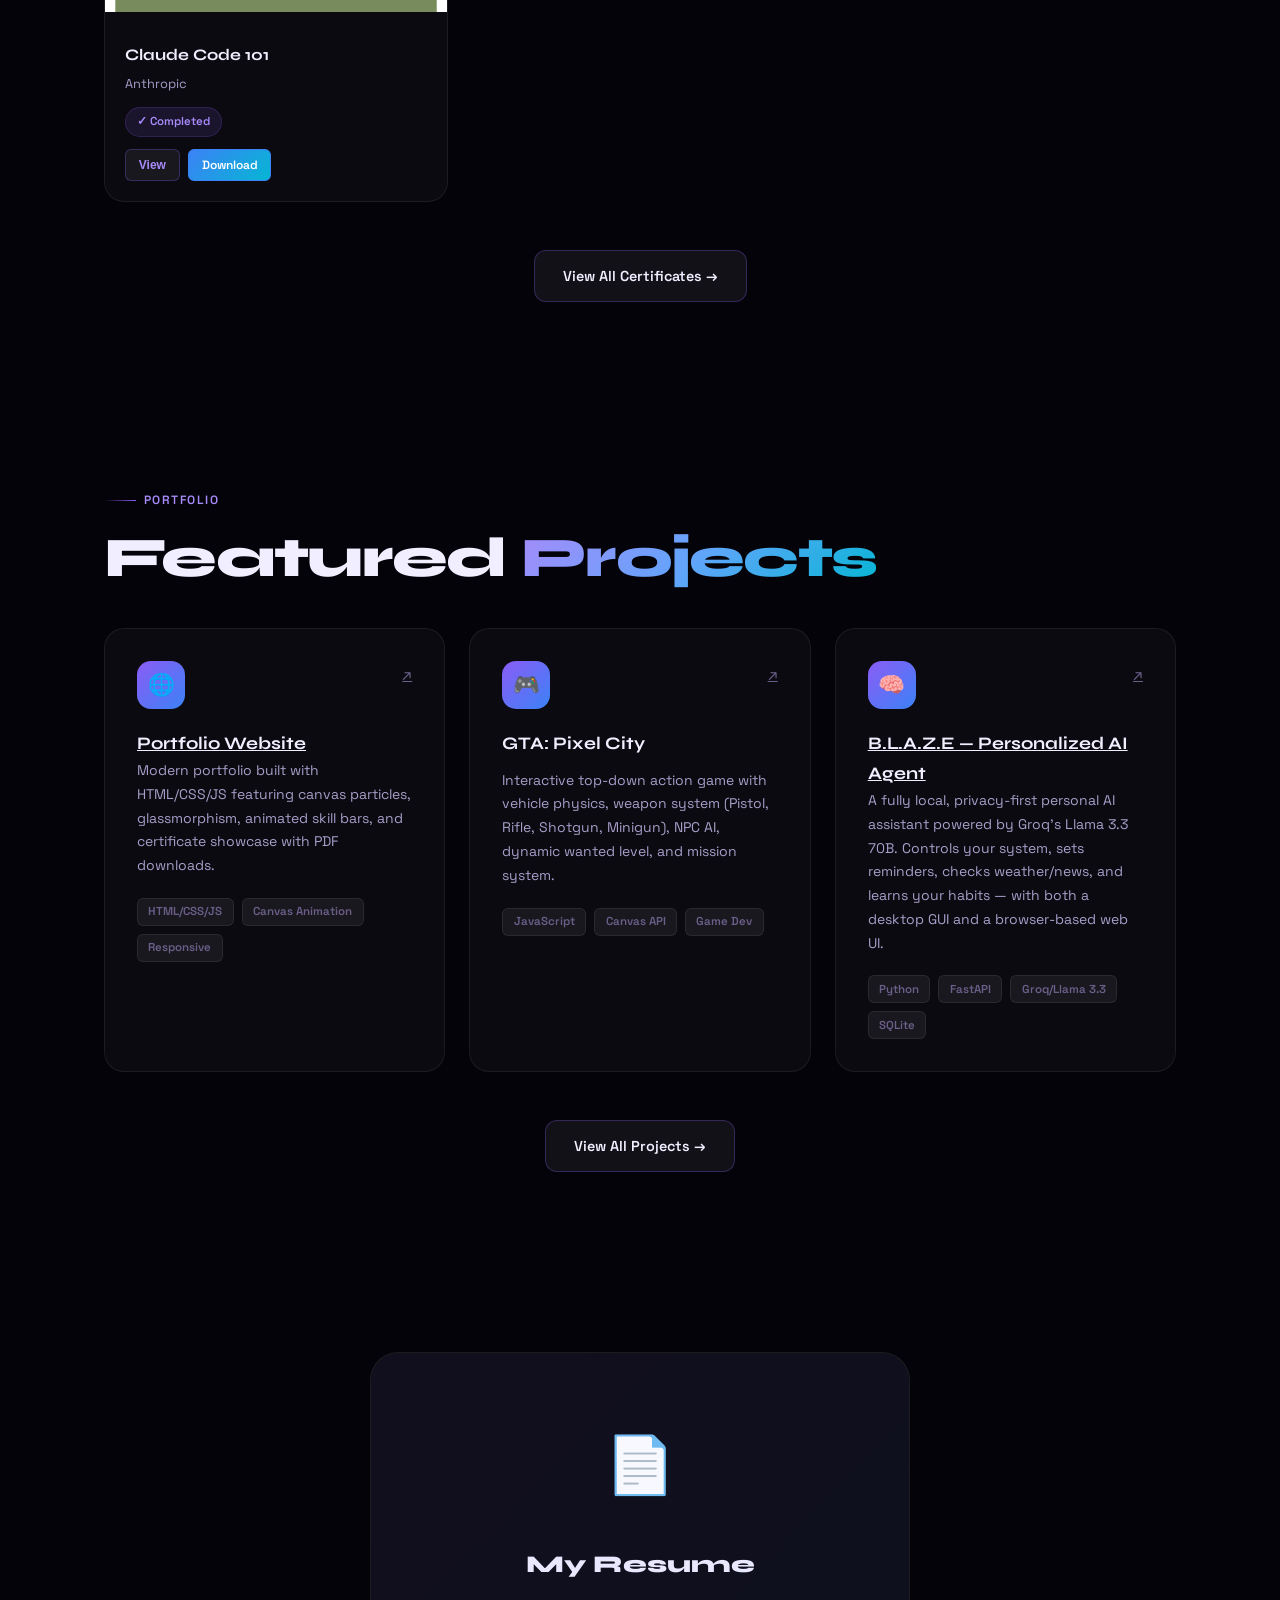
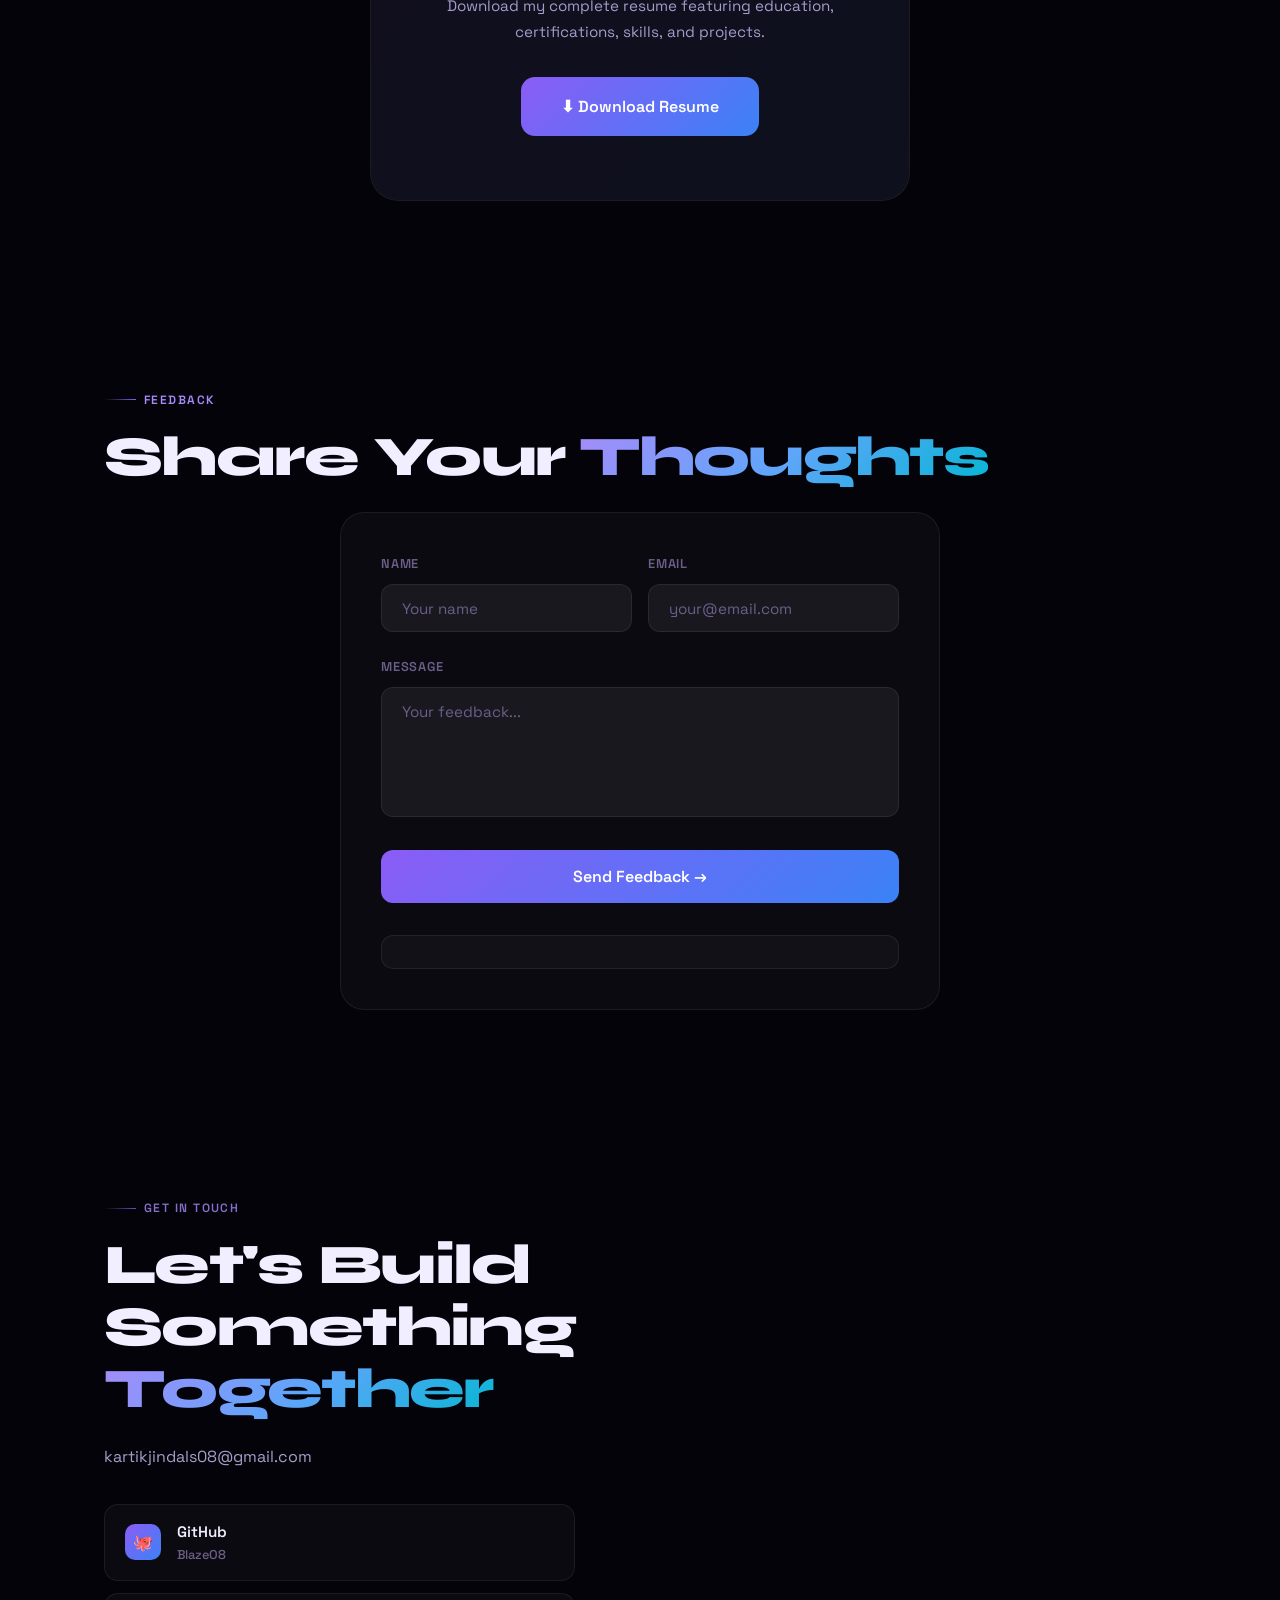
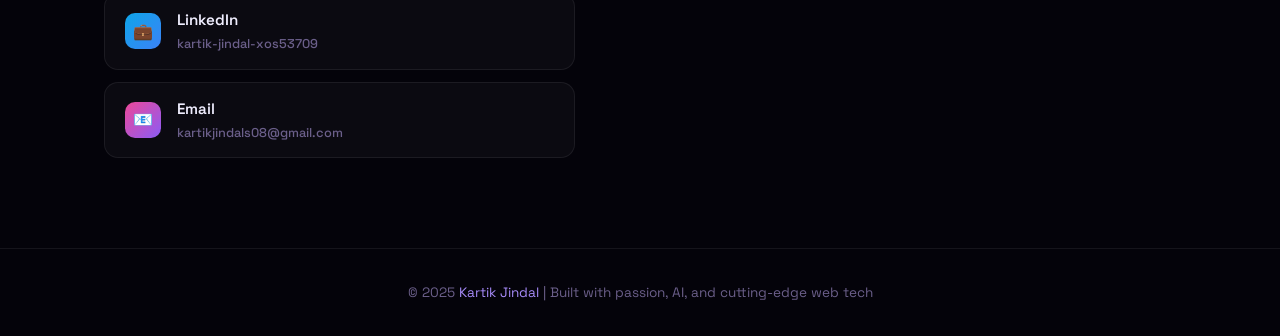
==== commit 95d47b86: "Add certificate podium section to index.html" ====
--- a/index.html
+++ b/index.html
@@ -145,6 +145,13 @@
       <div class="skill-bar-wrap"><div class="skill-bar"></div></div>
     </div>
   </div>
+</section>
+
+<!-- CERTIFICATE PODIUM -->
+<section id="podium">
+  <div class="section-label reveal">Top Achievements</div>
+  <h2 class="section-title reveal reveal-delay-1">Certificate <span class="gradient-text">Podium</span></h2>
+  <div class="podium-grid" id="podium-certs-grid"></div>
 </section>
 
 <!-- CERTIFICATES (Featured) -->
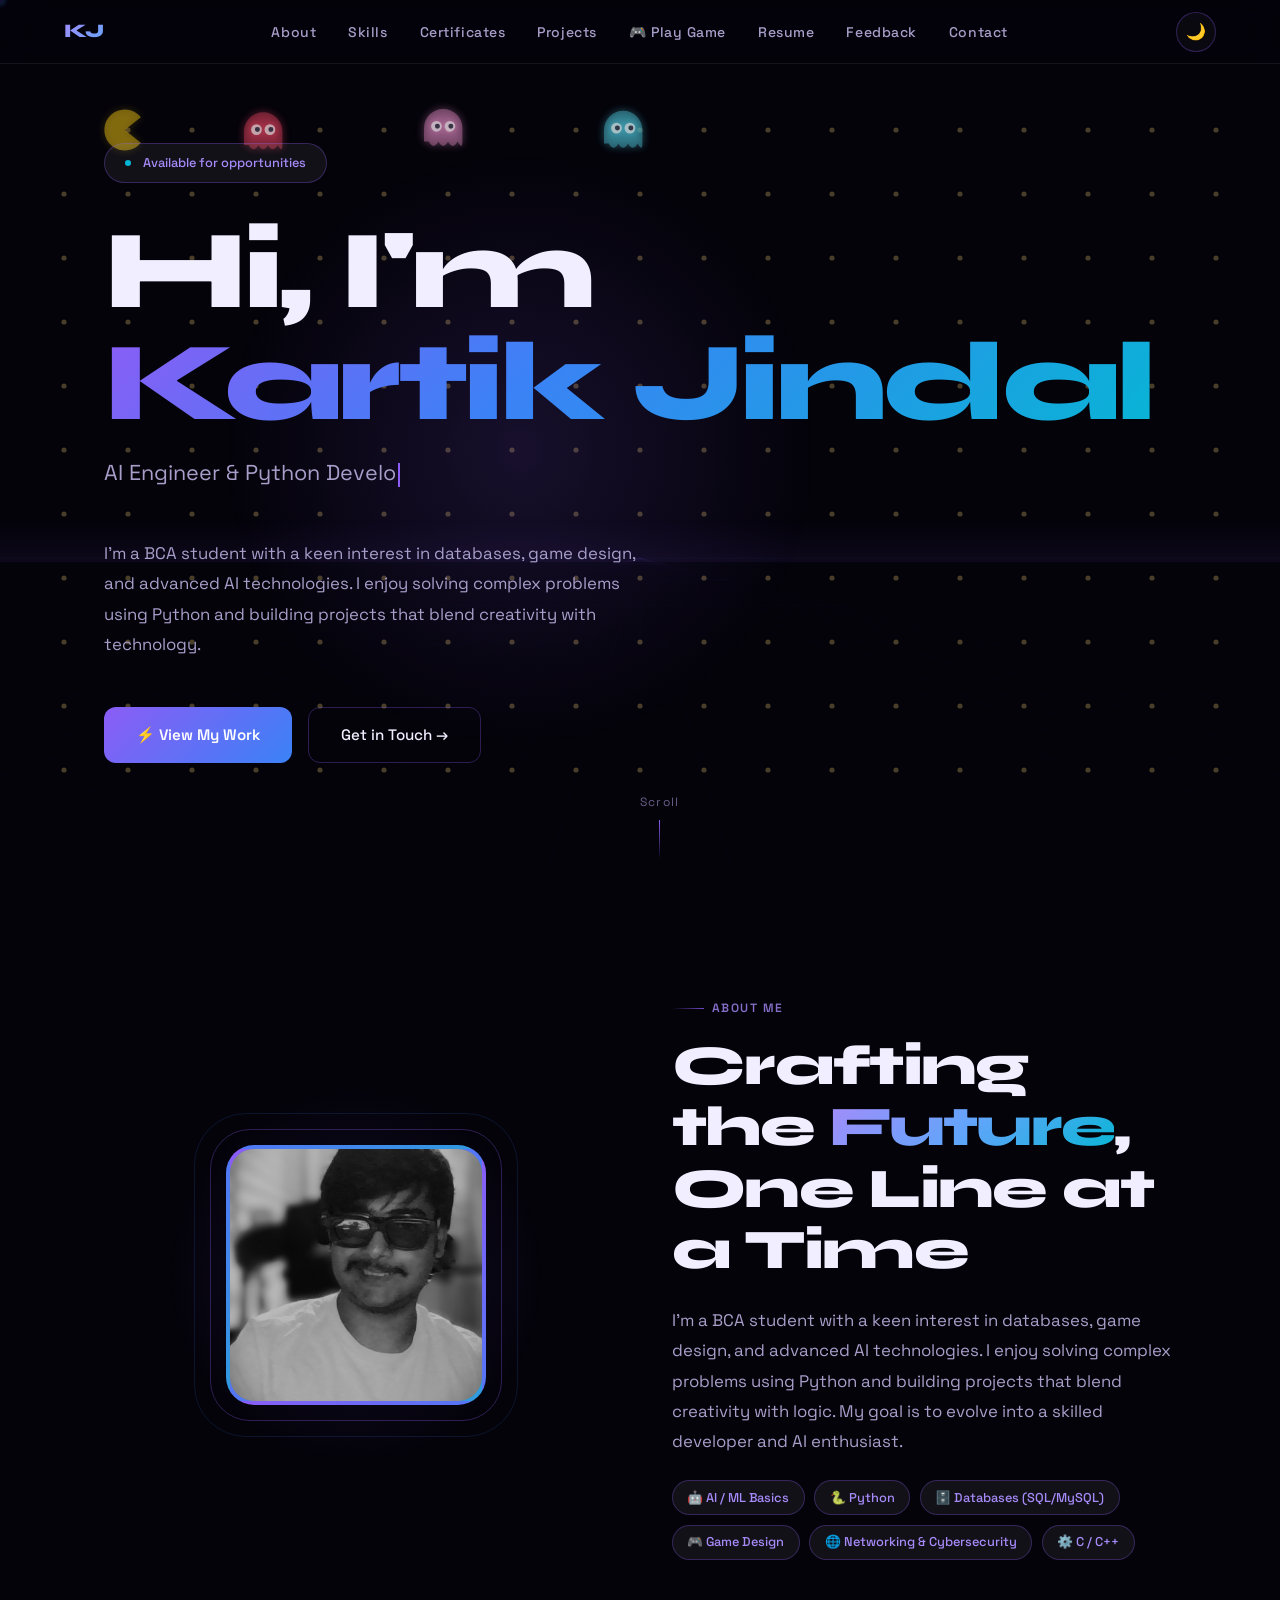
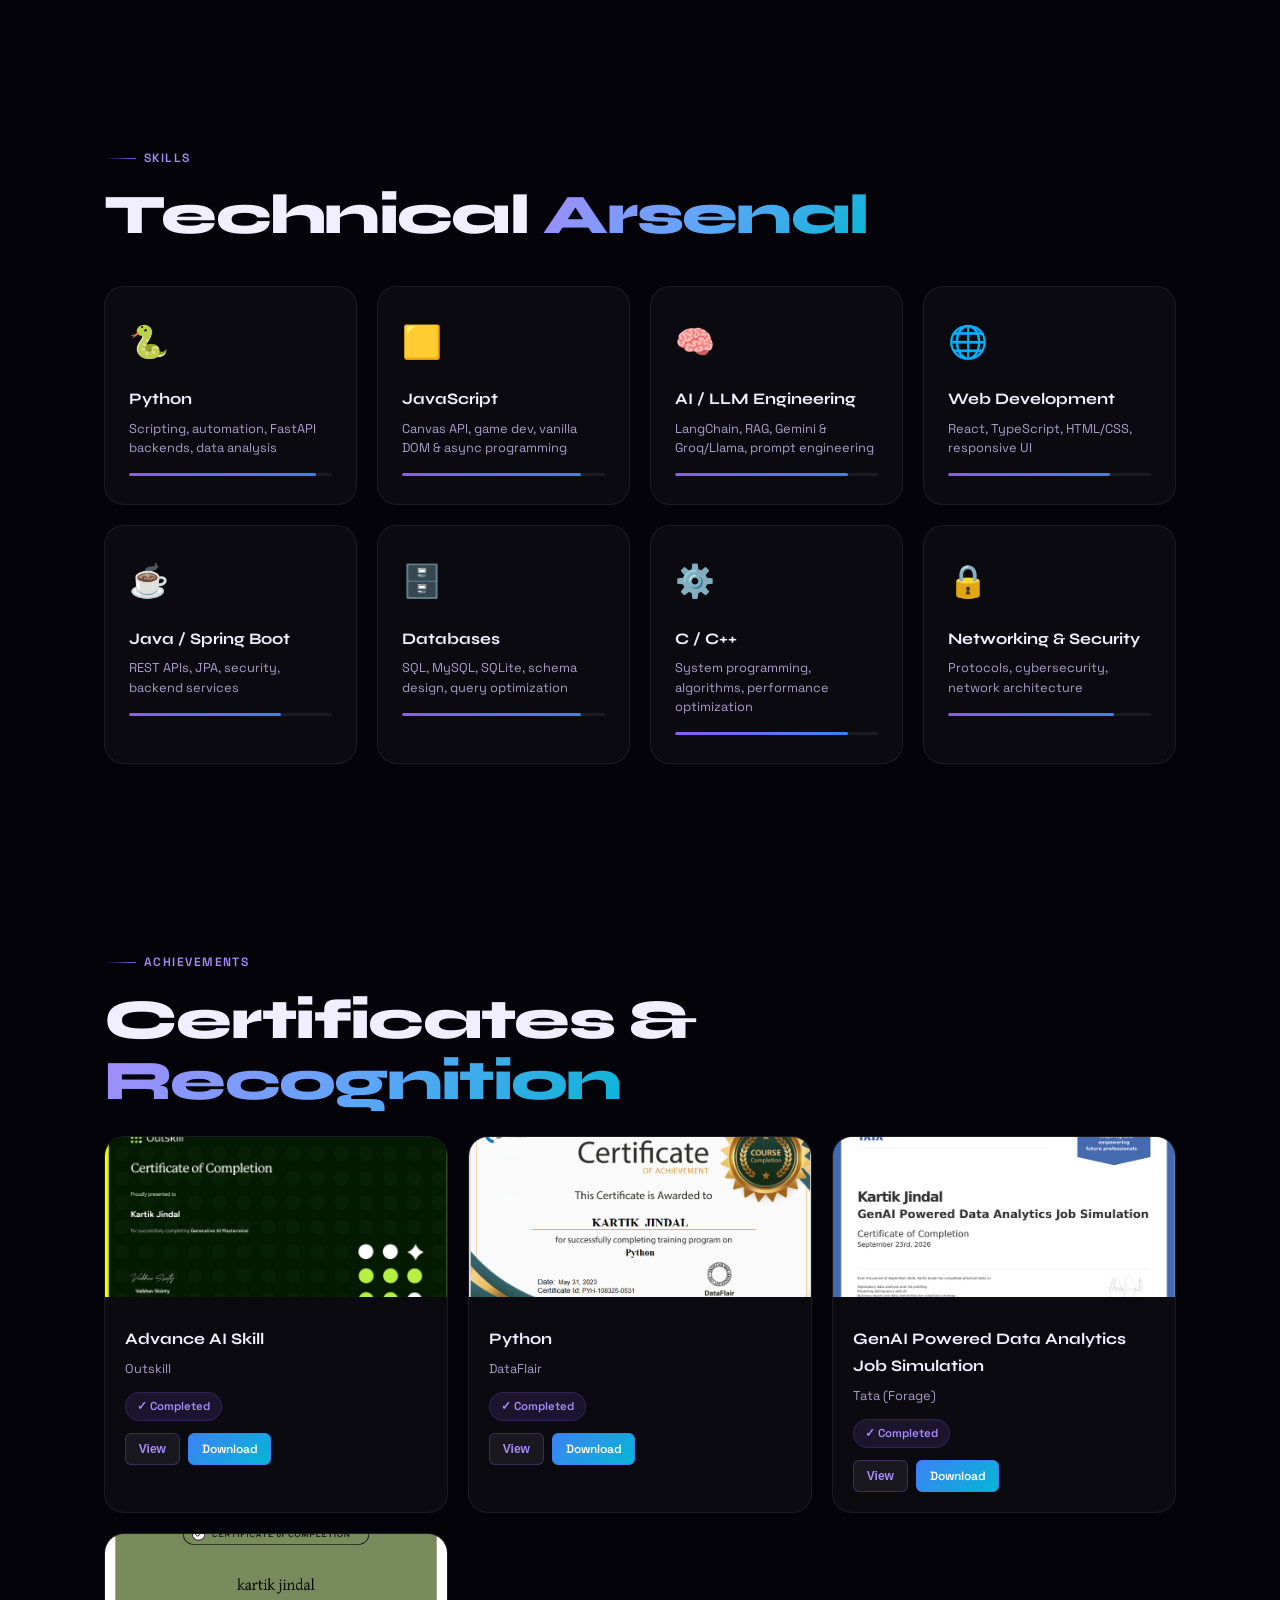
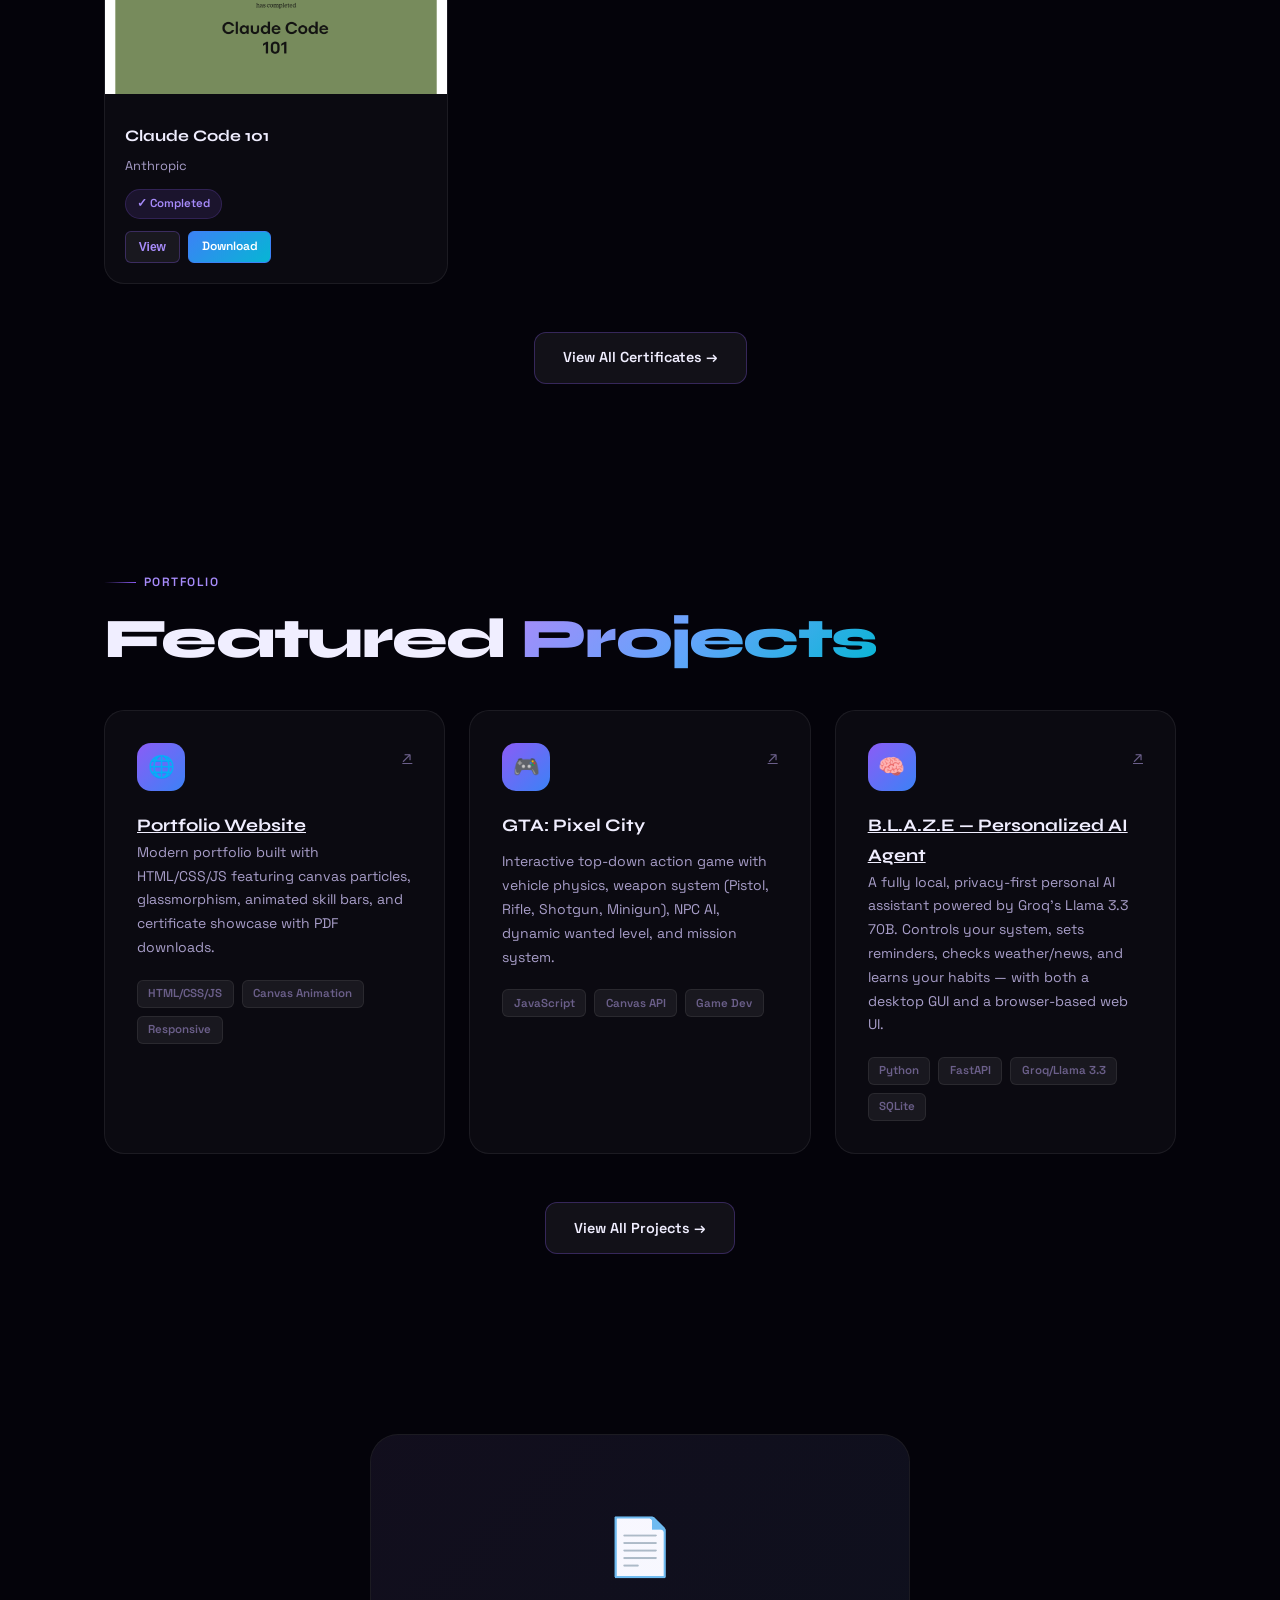
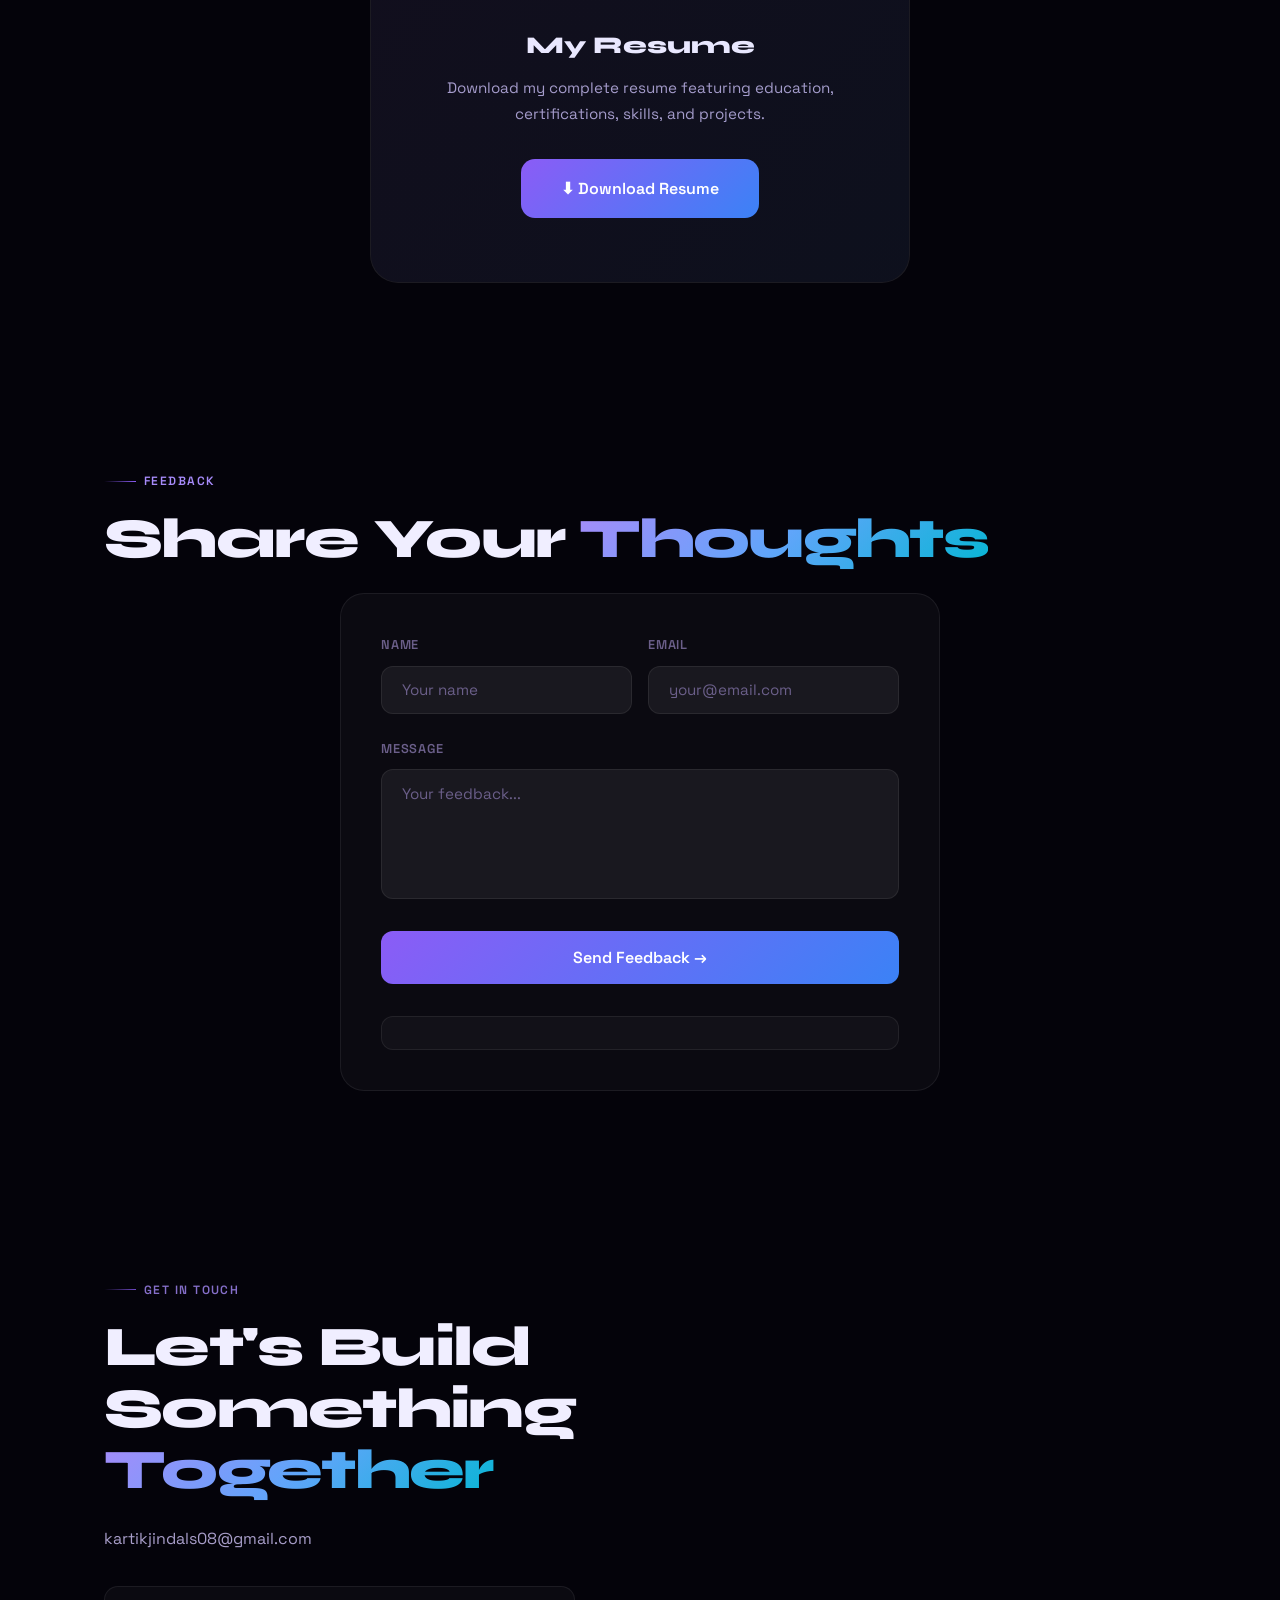
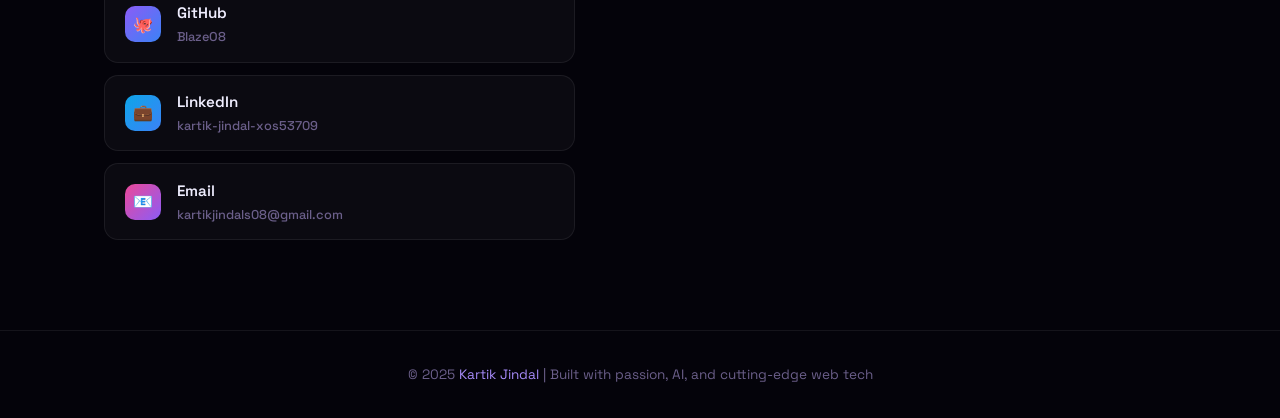
==== commit b63b11a1: "Update index.html" ====
--- a/index.html
+++ b/index.html
@@ -145,13 +145,6 @@
       <div class="skill-bar-wrap"><div class="skill-bar"></div></div>
     </div>
   </div>
-</section>
-
-<!-- CERTIFICATE PODIUM -->
-<section id="podium">
-  <div class="section-label reveal">Top Achievements</div>
-  <h2 class="section-title reveal reveal-delay-1">Certificate <span class="gradient-text">Podium</span></h2>
-  <div class="podium-grid" id="podium-certs-grid"></div>
 </section>
 
 <!-- CERTIFICATES (Featured) -->
--- a/css/style.css
+++ b/css/style.css
@@ -191,6 +191,30 @@
 .cert-search::placeholder{color:var(--text3)}
 .cert-search:focus{border-color:var(--border2);box-shadow:0 0 0 3px rgba(139,92,246,.1)}
 .certs-grid{display:grid;grid-template-columns:repeat(auto-fill,minmax(280px,1fr));gap:1.25rem}
+
+/* PODIUM */
+.podium-grid{display:grid;grid-template-columns:repeat(3,1fr);gap:1.5rem;align-items:end;max-width:920px;margin:0 auto}
+.podium-item{background:var(--surface);border:1px solid var(--border);border-radius:20px;overflow:hidden;position:relative;text-align:center;cursor:pointer;transition:all .4s cubic-bezier(.16,1,.3,1)}
+.podium-item:hover{transform:translateY(-6px);border-color:var(--border2);box-shadow:0 20px 50px var(--glow-b)}
+.podium-item .cert-body{padding:1.25rem}
+.podium-item .cert-links{display:flex;gap:.5rem;justify-content:center;margin-top:.9rem}
+.podium-place{position:absolute;top:.85rem;left:.85rem;width:2.1rem;height:2.1rem;border-radius:50%;display:flex;align-items:center;justify-content:center;font-weight:800;font-size:.72rem;background:rgba(0,0,0,.35);backdrop-filter:blur(4px);border:1px solid rgba(255,255,255,.15);color:#fff;z-index:2}
+.podium-medal{position:absolute;top:.7rem;right:.85rem;font-size:1.6rem;z-index:2;filter:drop-shadow(0 2px 6px rgba(0,0,0,.4))}
+.podium-rank-1{order:2;transform:scale(1.07);border-color:rgba(250,204,21,.45);box-shadow:0 20px 60px rgba(250,204,21,.18)}
+.podium-rank-1:hover{transform:scale(1.07) translateY(-6px)}
+.podium-rank-1 .podium-place{background:linear-gradient(135deg,#facc15,#f59e0b);color:#1a1200;border-color:transparent}
+.podium-rank-2{order:1;align-self:end}
+.podium-rank-2 .podium-place{background:linear-gradient(135deg,#cbd5e1,#94a3b8);color:#111;border-color:transparent}
+.podium-rank-3{order:3;align-self:end}
+.podium-rank-3 .podium-place{background:linear-gradient(135deg,#d97706,#b45309);color:#1a0f00;border-color:transparent}
+@media (max-width:760px){
+  .podium-grid{grid-template-columns:1fr;max-width:420px}
+  .podium-rank-1{transform:none;order:1}
+  .podium-rank-1:hover{transform:translateY(-6px)}
+  .podium-rank-2{order:2}
+  .podium-rank-3{order:3}
+}
+
 .cert-card{background:var(--surface);border:1px solid var(--border);border-radius:20px;overflow:hidden;cursor:pointer;transition:all .4s cubic-bezier(.16,1,.3,1);position:relative}
 .cert-card:hover{transform:translateY(-6px);border-color:var(--border2);box-shadow:0 20px 50px var(--glow-b)}
 .cert-thumb{height:160px;background:linear-gradient(135deg,var(--purple) 0%,var(--blue) 100%);display:flex;align-items:center;justify-content:center;font-size:3rem;position:relative;overflow:hidden}
